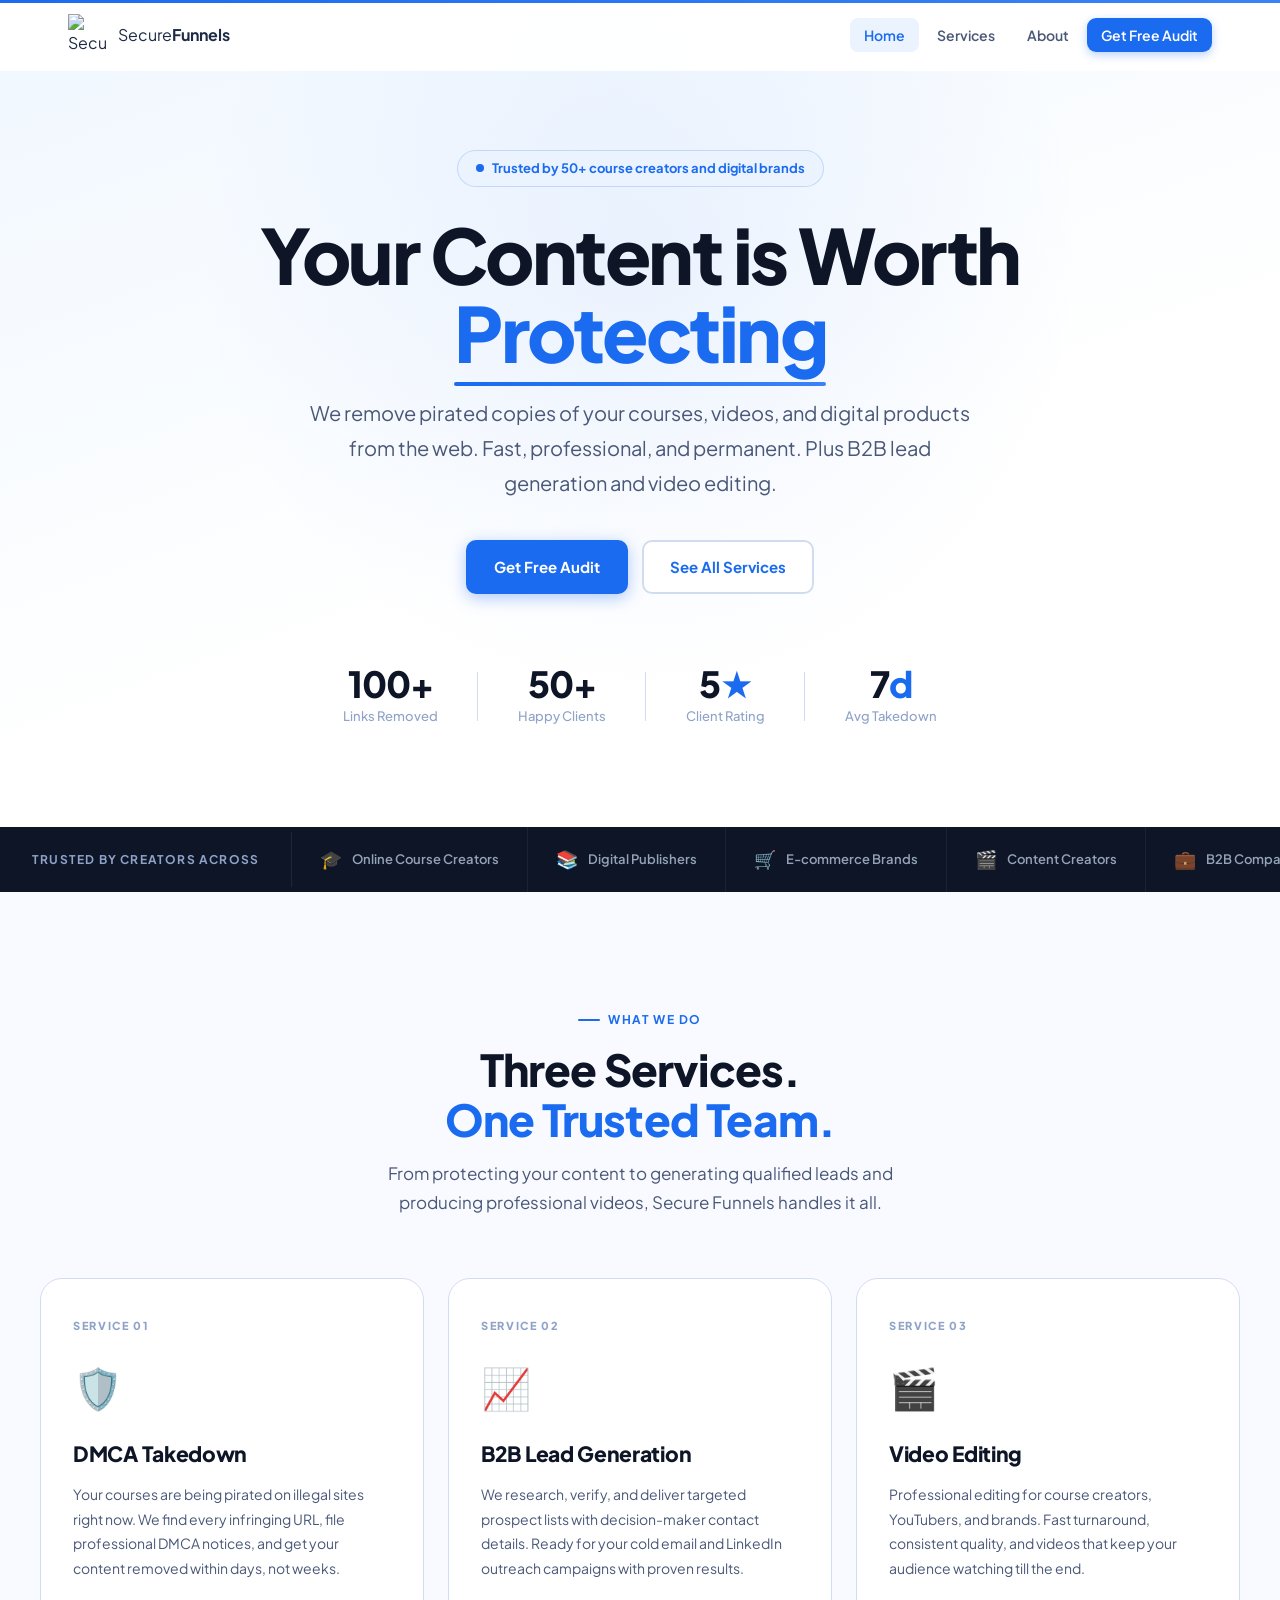
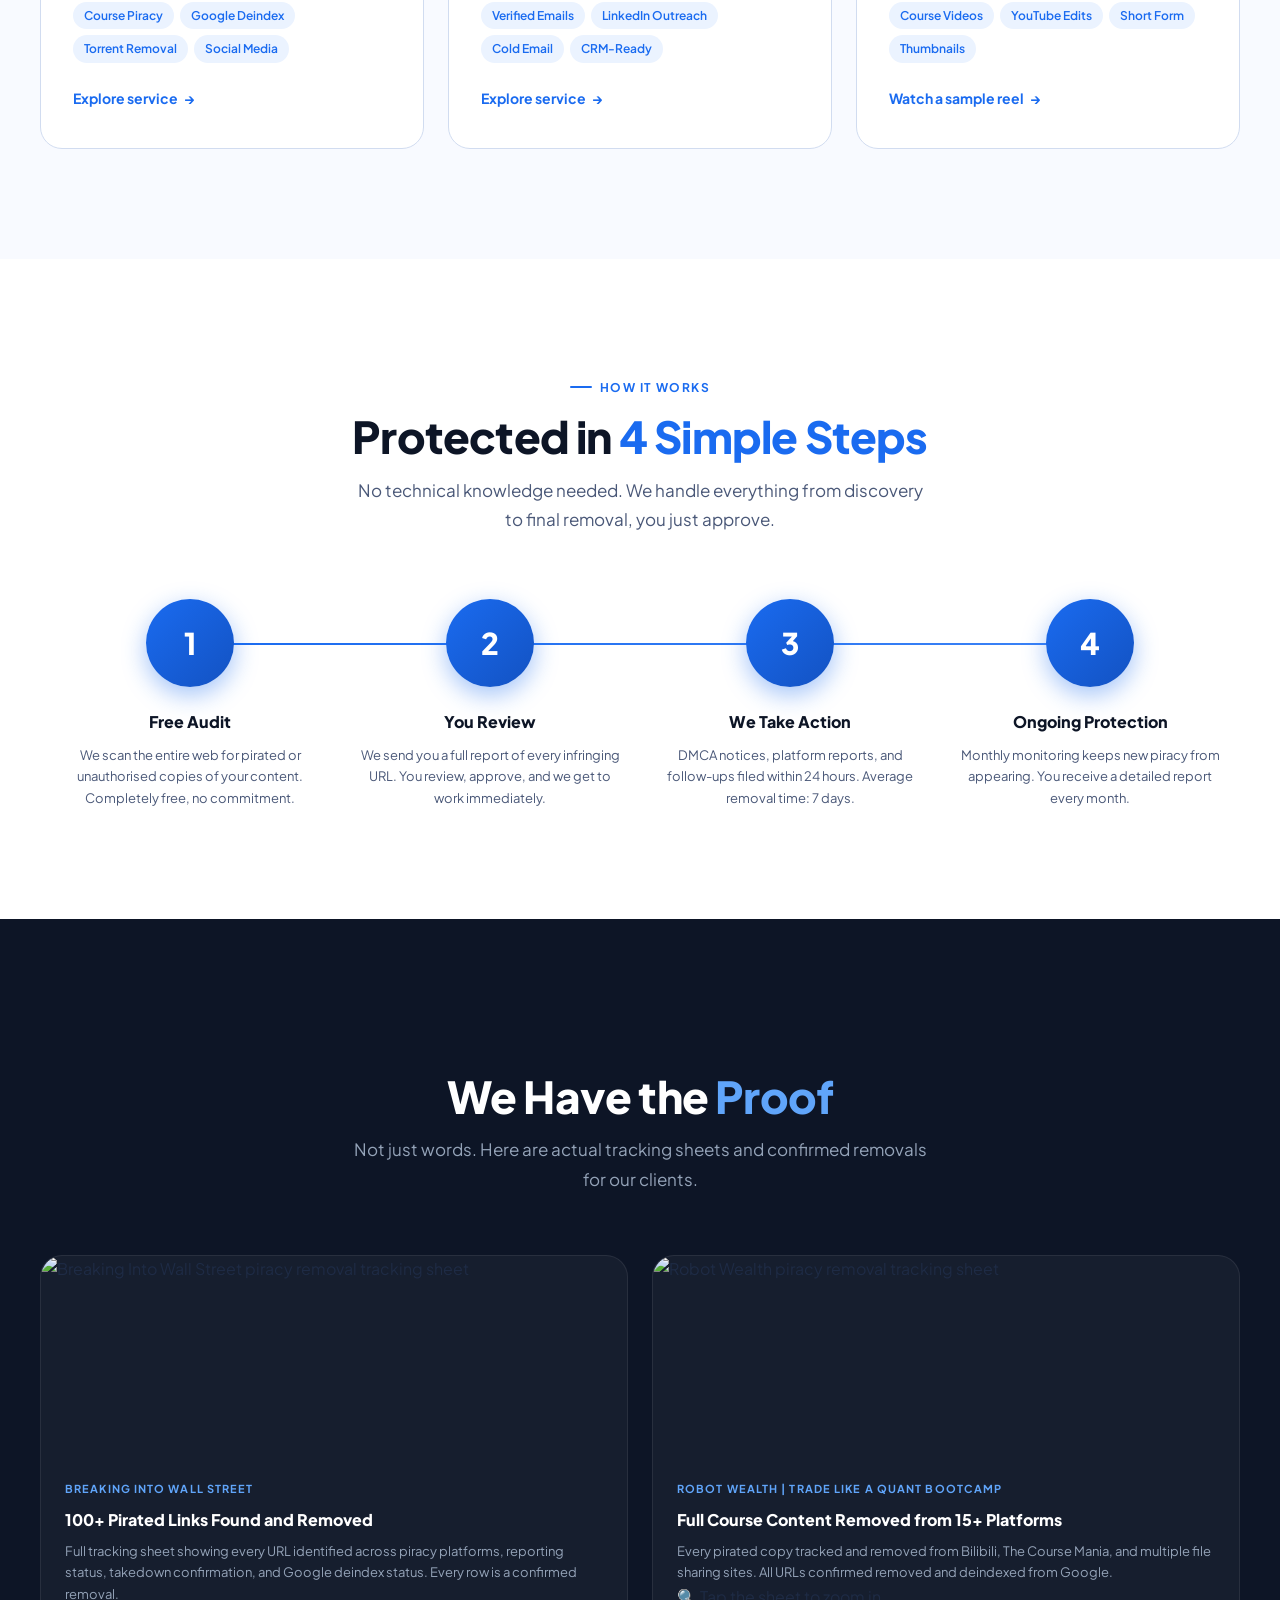
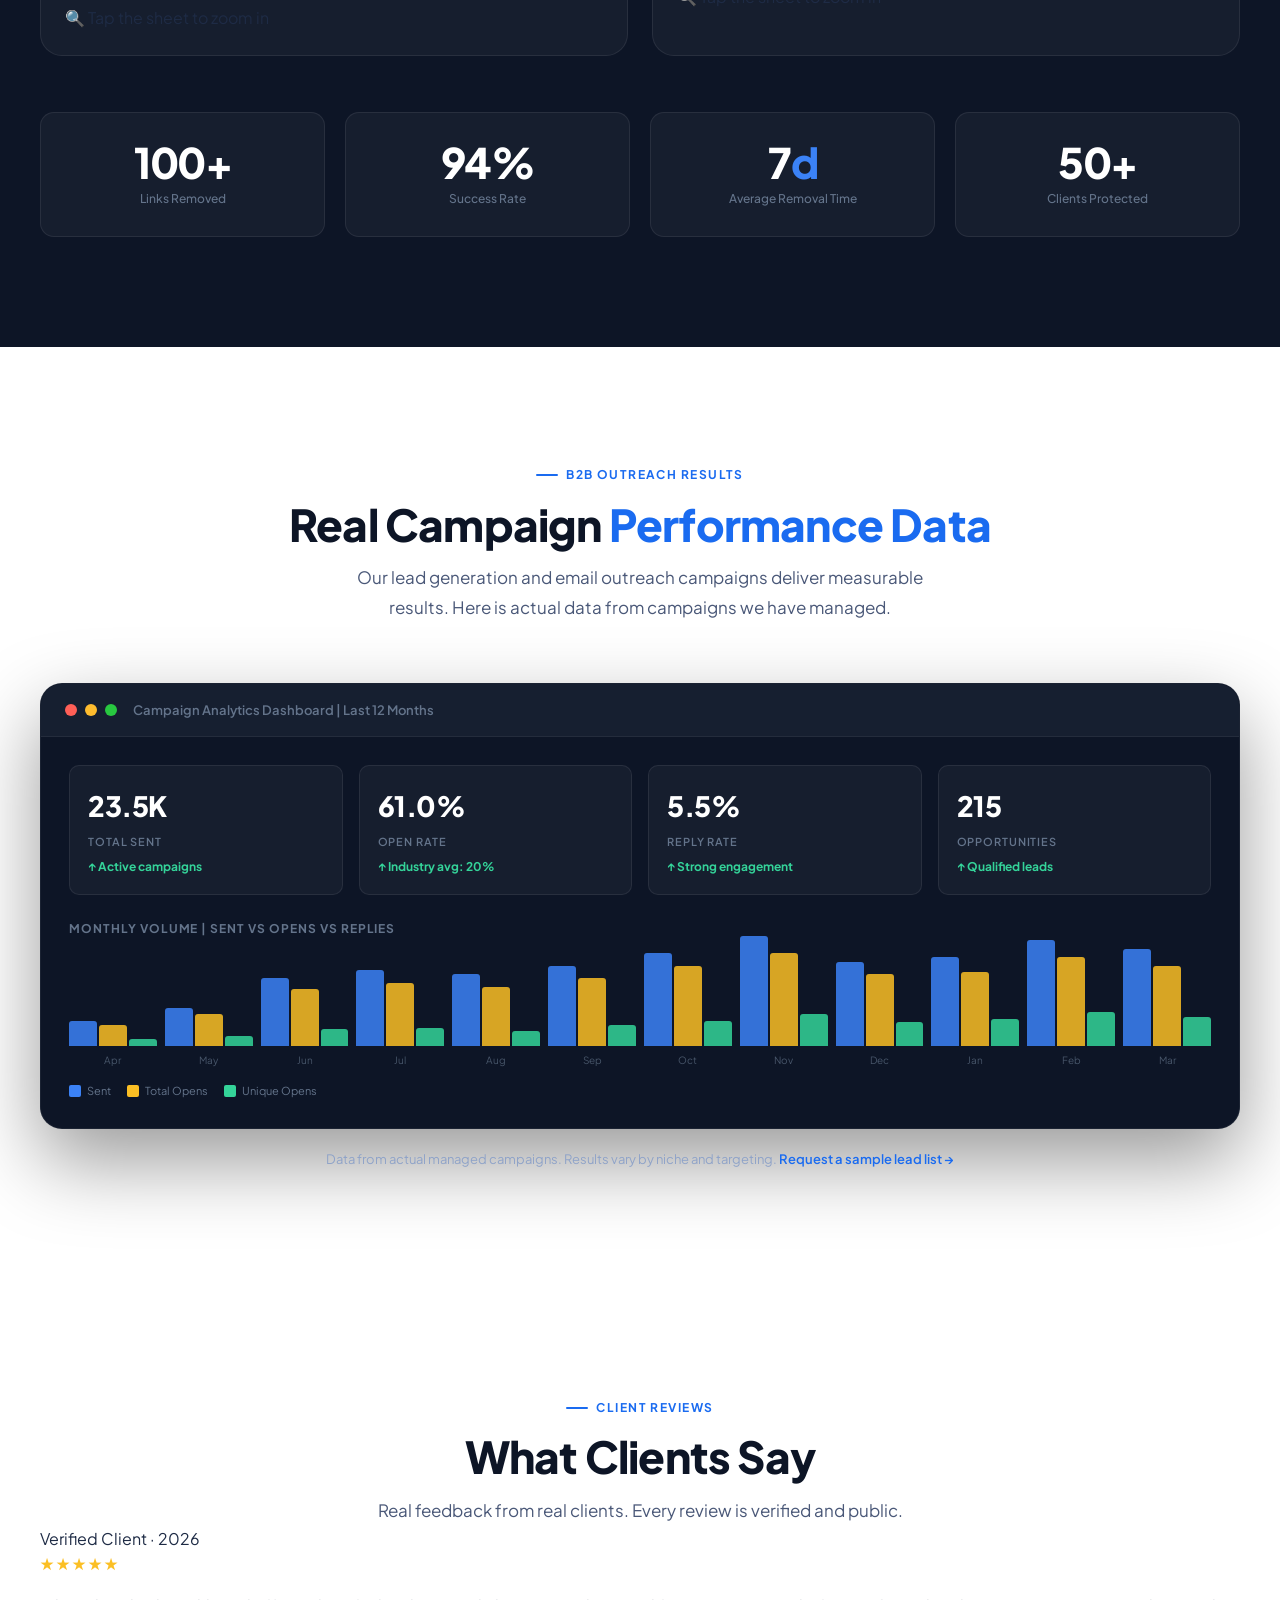
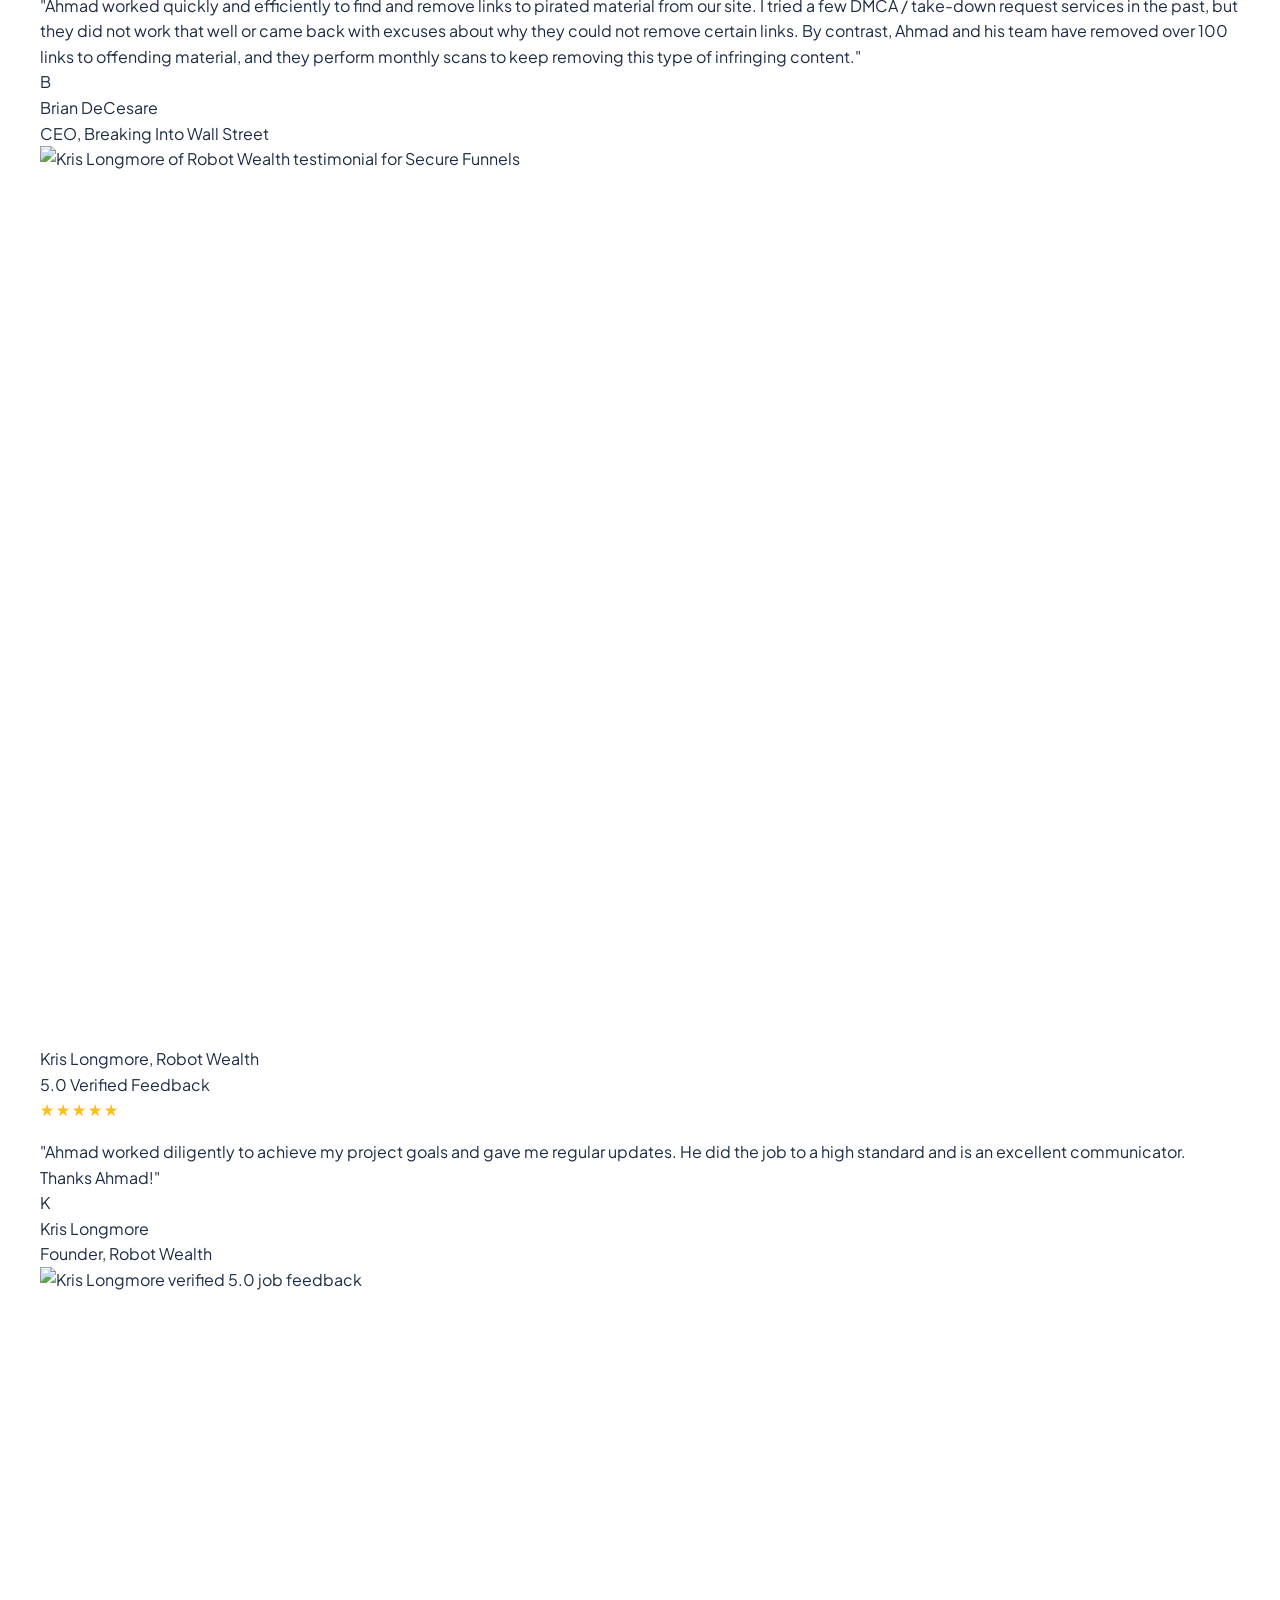
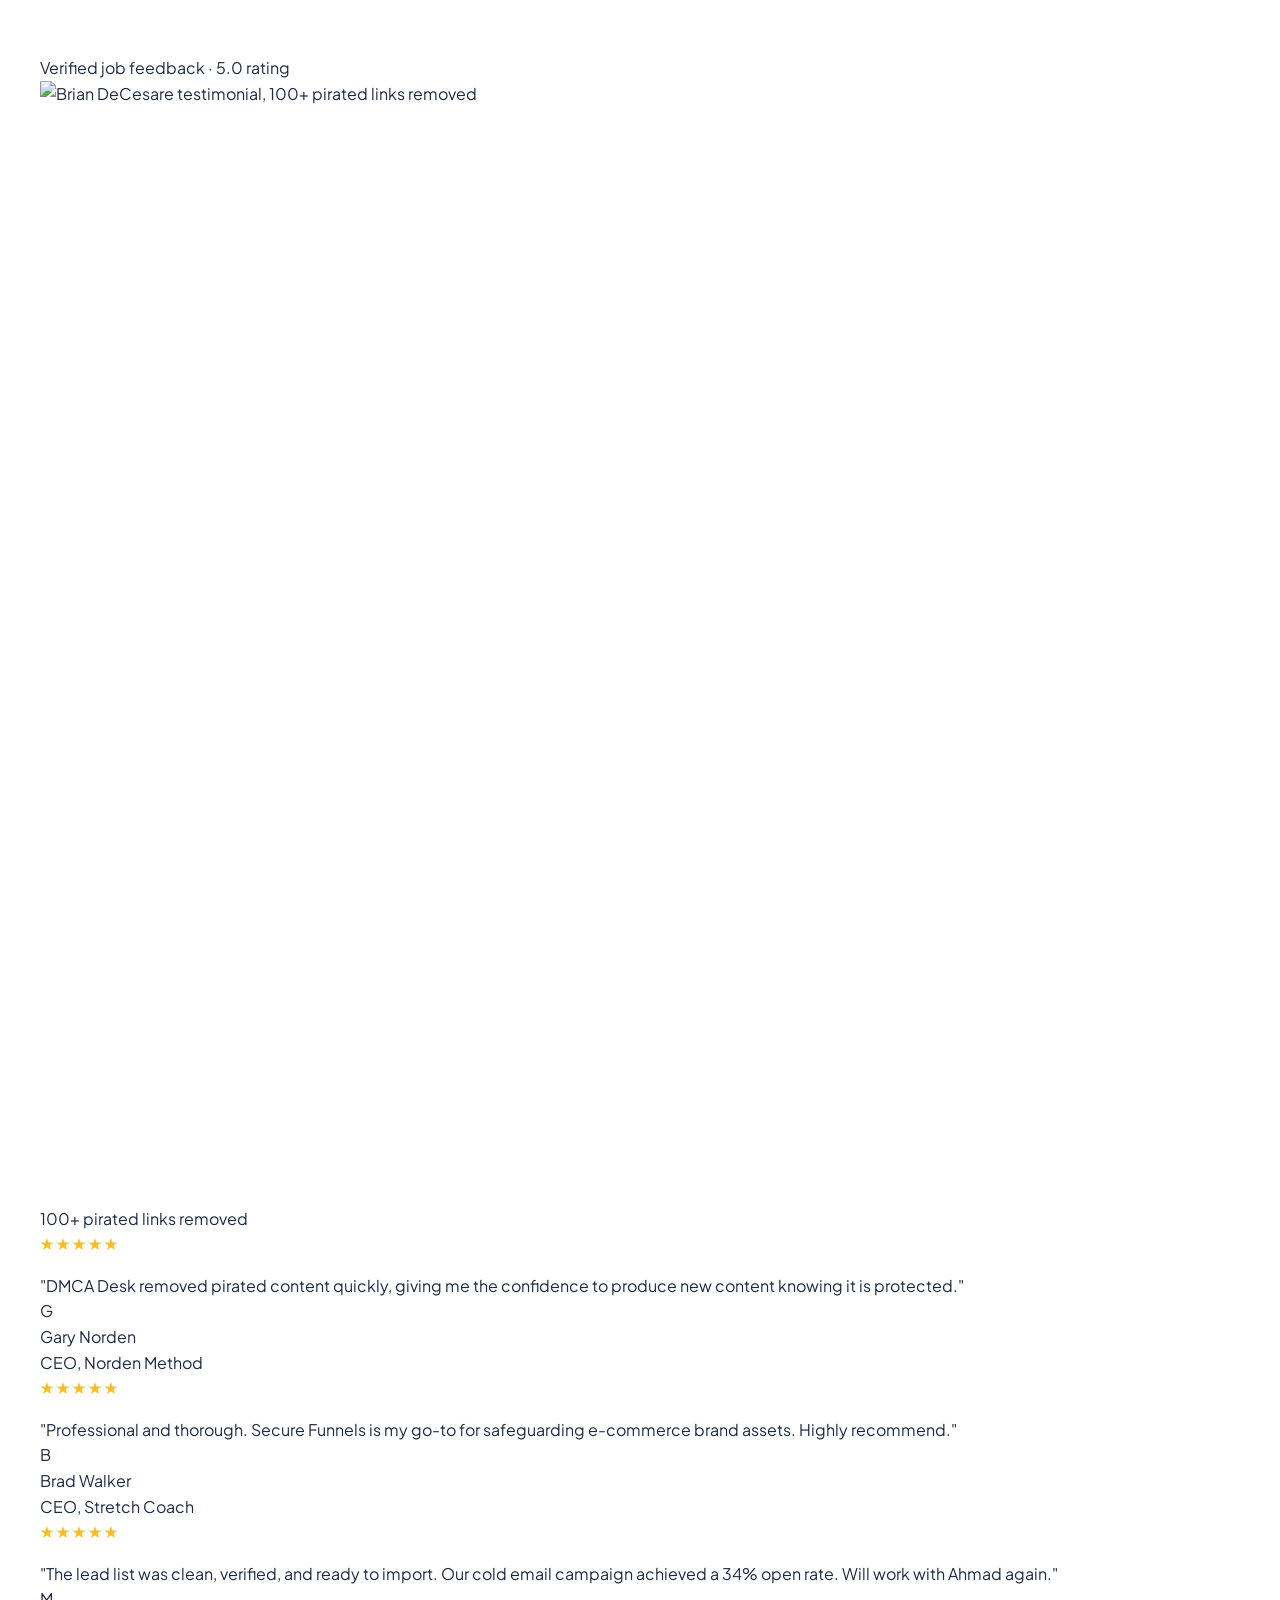
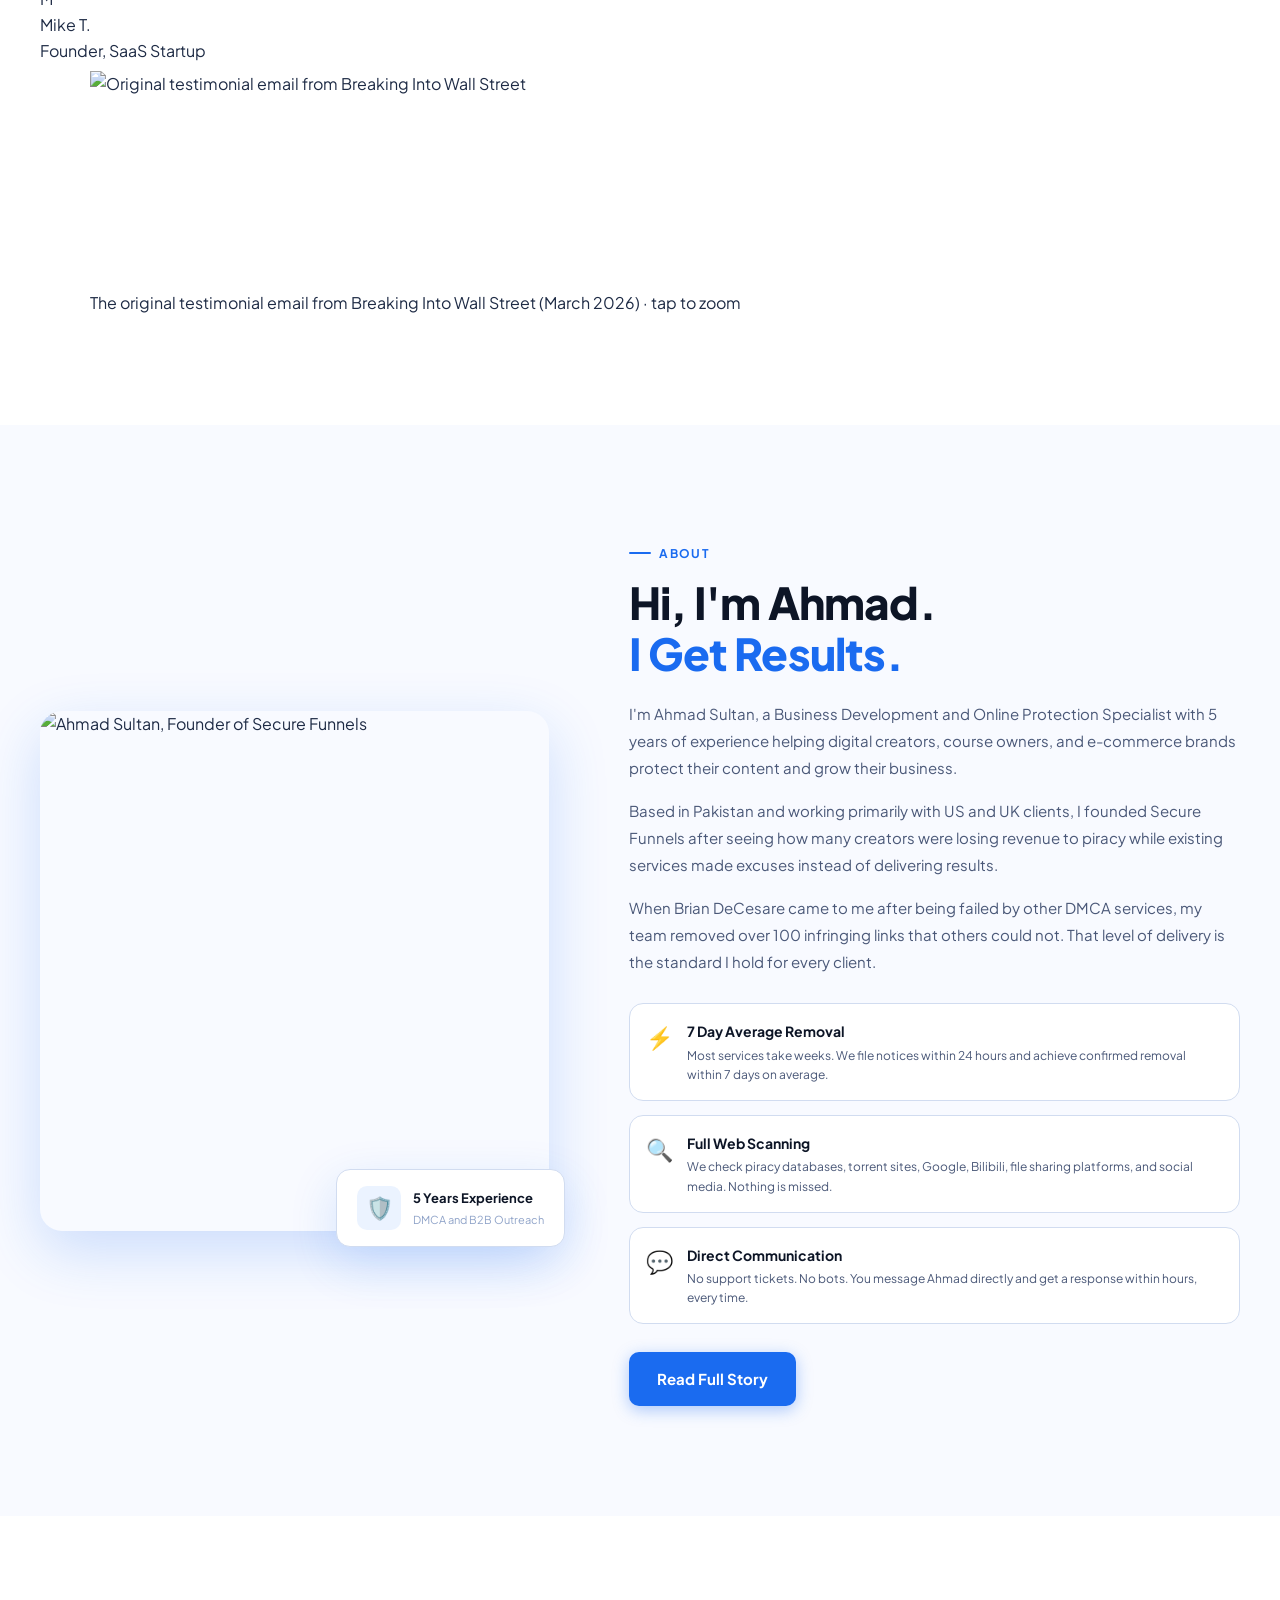
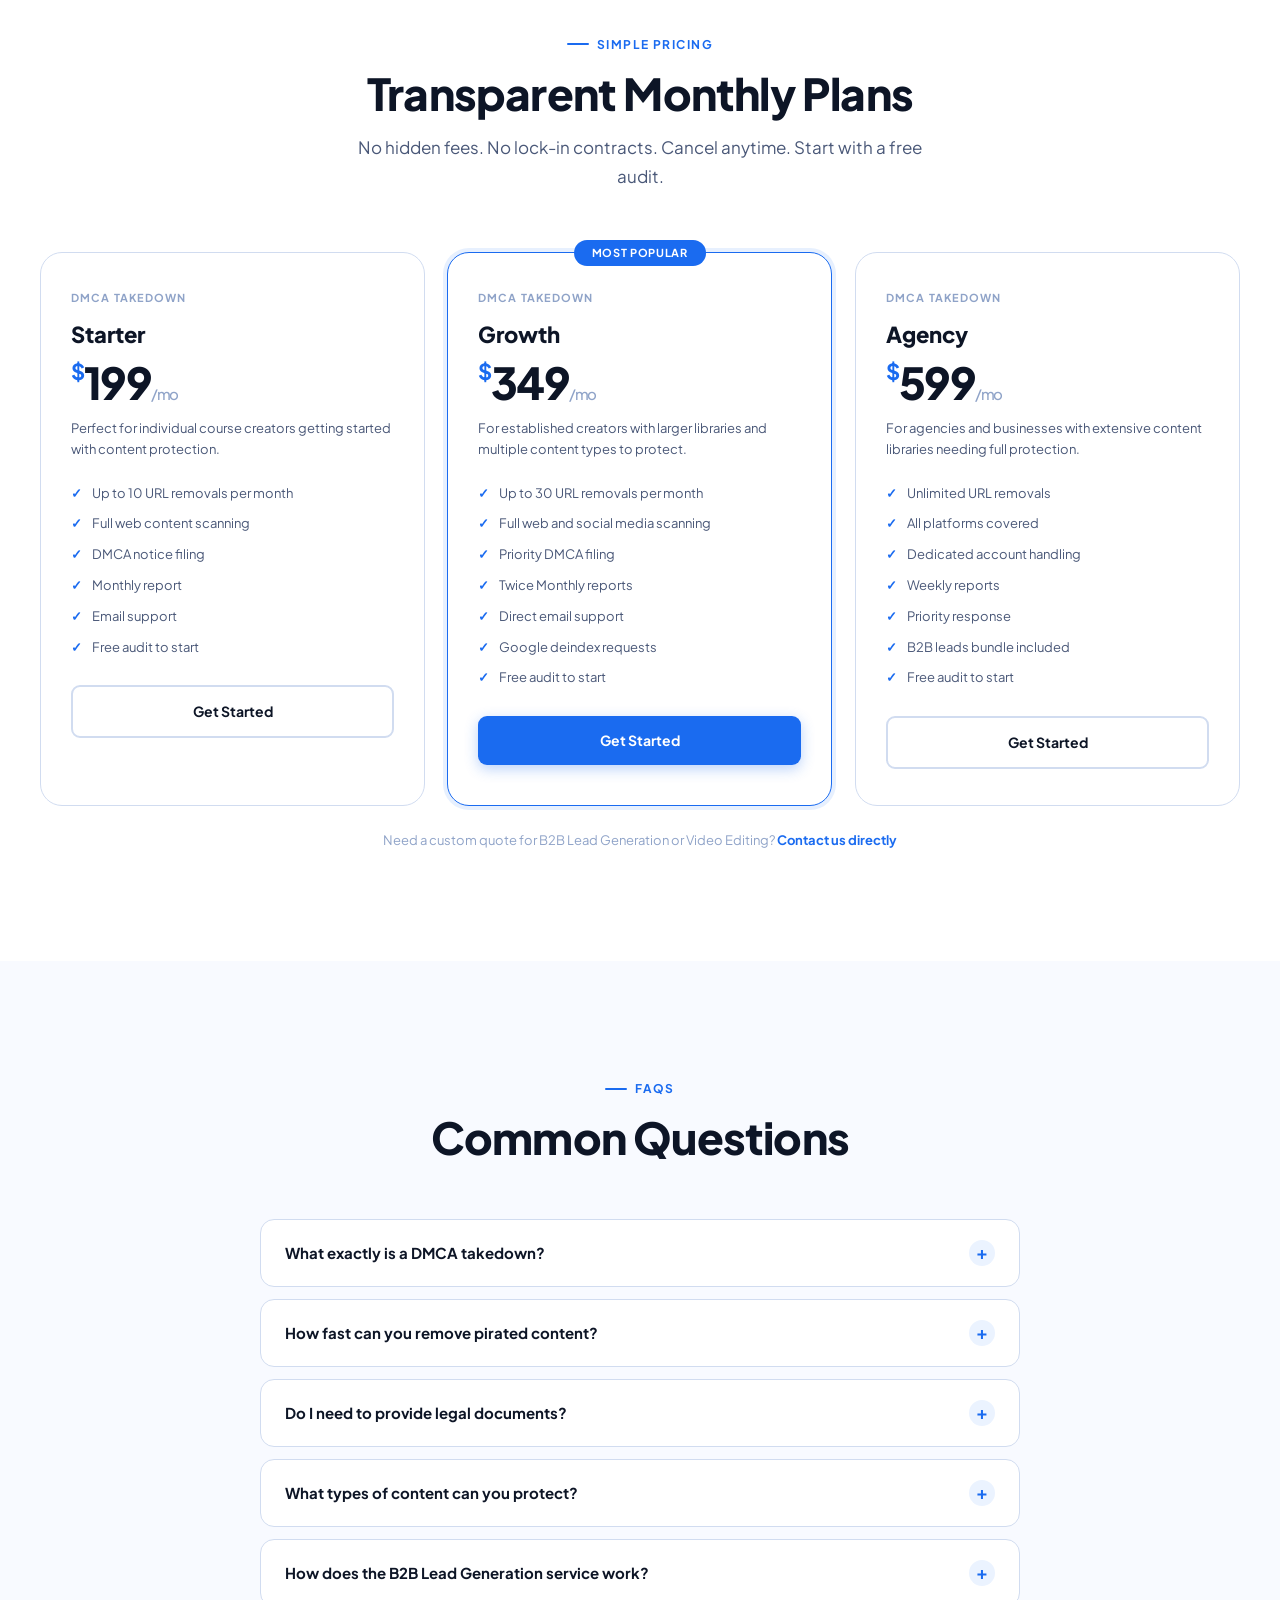
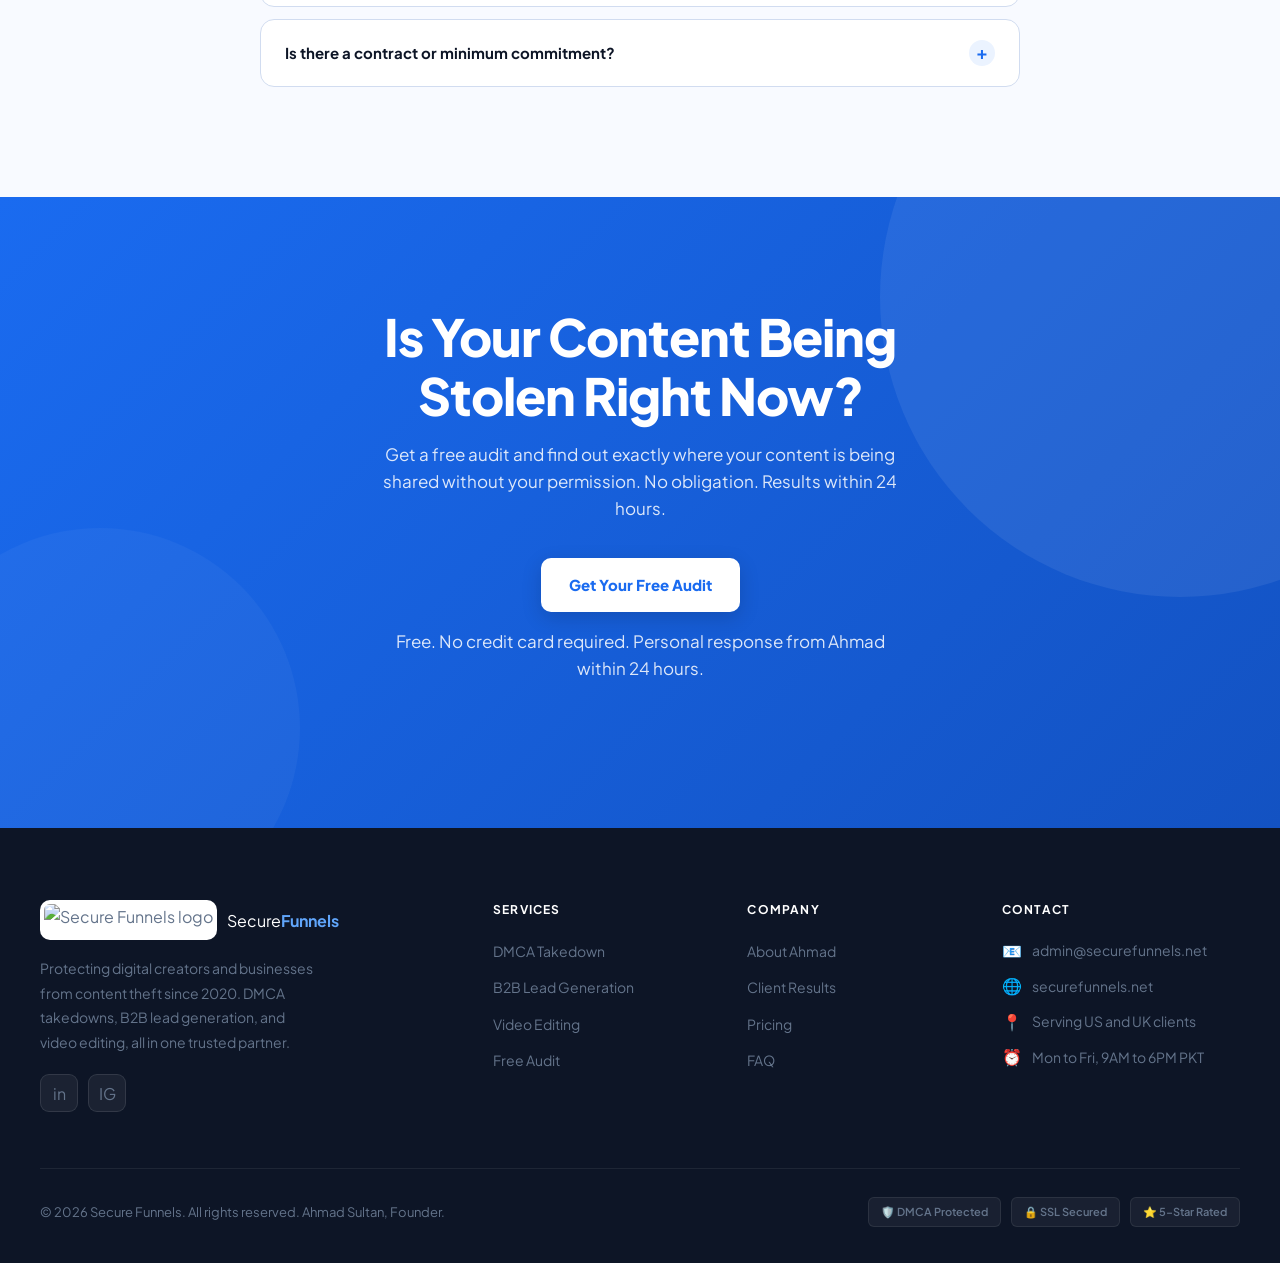
==== index.html @ 574a3ef3 "Add files via upload" ====
<!DOCTYPE html>
<html lang="en">
<head>
<meta charset="UTF-8">
<meta name="viewport" content="width=device-width, initial-scale=1.0">
<title>Secure Funnels | DMCA Takedown and Anti-Piracy for Course Creators</title>
<link rel="canonical" href="https://securefunnels.net/">
<link rel="icon" type="image/png" href="/static/img/favicon.png">
<link rel="apple-touch-icon" href="/static/img/apple-touch-icon.png">
<meta name="theme-color" content="#1A6BF0">
<meta property="og:type" content="website">
<meta property="og:site_name" content="Secure Funnels">
<meta property="og:title" content="Secure Funnels | DMCA Takedown and Anti-Piracy for Course Creators">
<meta property="og:description" content="Secure Funnels protects course creators and digital brands from content piracy with professional DMCA takedowns. Also offering B2B Lead Generation and Video Editing. Serving clients in the US, UK and Australia.">
<meta property="og:url" content="https://securefunnels.net/">
<meta property="og:image" content="https://securefunnels.net/static/img/og-image.jpg">
<meta name="twitter:card" content="summary_large_image">
<link rel="stylesheet" href="/static/css/extra.css">

<meta name="description" content="Secure Funnels protects course creators and digital brands from content piracy with professional DMCA takedowns. Also offering B2B Lead Generation and Video Editing. Serving clients in the US, UK and Australia.">
<link rel="preconnect" href="https://fonts.googleapis.com">
<link href="https://fonts.googleapis.com/css2?family=Plus+Jakarta+Sans:wght@300;400;500;600;700;800;900&family=Playfair+Display:wght@700;800&display=swap" rel="stylesheet">
<style>
/* ── VARIABLES ── */
:root {
  --blue: #1A6BF0;
  --blue-dark: #1352C2;
  --blue-mid: #3B82F6;
  --blue-light: #EBF3FF;
  --sky: #DBEAFE;
  --white: #FFFFFF;
  --gray-50: #F8FAFF;
  --gray-100: #EEF2F8;
  --gray-200: #D1DCF0;
  --gray-400: #8FA3C8;
  --gray-600: #4A5878;
  --gray-800: #1E2B45;
  --dark: #0D1526;
  --radius: 14px;
  --radius-lg: 22px;
  --shadow: 0 2px 12px rgba(26,107,240,0.08);
  --shadow-lg: 0 16px 48px rgba(26,107,240,0.16);
}

/* ── RESET ── */
*, *::before, *::after { margin: 0; padding: 0; box-sizing: border-box; }
html { scroll-behavior: smooth; font-size: 16px; }
body { font-family: 'Plus Jakarta Sans', sans-serif; color: var(--gray-800); background: #fff; overflow-x: hidden; line-height: 1.6; }
img { max-width: 100%; height: auto; display: block; }
a { text-decoration: none; color: inherit; }
button { cursor: pointer; font-family: inherit; }

/* ── NAV ── */
#nav {
  position: fixed; top: 0; left: 0; right: 0; z-index: 1000;
  background: rgba(255,255,255,0.95);
  backdrop-filter: blur(16px);
  border-bottom: 1px solid transparent;
  transition: border-color .3s, box-shadow .3s;
}
#nav.scrolled { border-color: var(--gray-200); box-shadow: var(--shadow); }
.nav-wrap { max-width: 1200px; margin: 0 auto; padding: 0 28px; display: flex; align-items: center; justify-content: space-between; height: 70px; }
.nav-logo { display: flex; align-items: center; gap: 10px; }
.nav-logo img { height: 42px; width: auto; }
.nav-links { display: flex; align-items: center; gap: 4px; list-style: none; }
.nav-links a { font-size: 14px; font-weight: 600; color: var(--gray-600); padding: 8px 14px; border-radius: 8px; transition: all .2s; }
.nav-links a:hover, .nav-links a.active { color: var(--blue); background: var(--blue-light); }
.nav-cta { background: var(--blue) !important; color: white !important; border-radius: 9px !important; box-shadow: 0 3px 10px rgba(26,107,240,0.3) !important; }
.nav-cta:hover { background: var(--blue-dark) !important; transform: translateY(-1px); box-shadow: 0 6px 18px rgba(26,107,240,0.4) !important; }
.hamburger { display: none; background: none; border: none; padding: 8px; }
.hamburger span { display: block; width: 22px; height: 2px; background: var(--dark); margin: 5px 0; border-radius: 2px; transition: all .3s; }
.mobile-nav { display: none; position: fixed; top: 70px; left: 0; right: 0; background: white; border-bottom: 1px solid var(--gray-200); padding: 12px 20px 20px; z-index: 999; flex-direction: column; gap: 4px; box-shadow: var(--shadow-lg); }
.mobile-nav.open { display: flex; }
.mobile-nav a { padding: 12px 16px; border-radius: 8px; font-weight: 600; color: var(--gray-800); }
.mobile-nav a:hover { background: var(--gray-50); color: var(--blue); }
.mobile-nav .m-cta { background: var(--blue); color: white !important; text-align: center; margin-top: 8px; border-radius: 9px; }

/* ── BUTTONS ── */
.btn { display: inline-flex; align-items: center; gap: 8px; font-weight: 700; font-size: 15px; border-radius: 10px; padding: 13px 26px; transition: all .25s; border: 2px solid transparent; }
.btn-blue { background: var(--blue); color: white; box-shadow: 0 4px 16px rgba(26,107,240,0.35); }
.btn-blue:hover { background: var(--blue-dark); transform: translateY(-2px); box-shadow: 0 8px 24px rgba(26,107,240,0.45); }
.btn-outline { background: white; color: var(--blue); border-color: var(--gray-200); }
.btn-outline:hover { border-color: var(--blue); background: var(--blue-light); }
.btn-white { background: white; color: var(--blue); font-weight: 800; box-shadow: 0 6px 20px rgba(0,0,0,0.15); }
.btn-white:hover { transform: translateY(-2px); box-shadow: 0 10px 28px rgba(0,0,0,0.2); }

/* ── SECTION LABELS ── */
.label { display: inline-flex; align-items: center; gap: 8px; font-size: 12px; font-weight: 700; text-transform: uppercase; letter-spacing: .12em; color: var(--blue); margin-bottom: 14px; }
.label::before { content: ''; width: 22px; height: 2px; background: var(--blue); border-radius: 1px; }
h2 { font-size: clamp(26px,4vw,44px); font-weight: 800; color: var(--dark); letter-spacing: -0.8px; line-height: 1.15; }
h2 .hl { color: var(--blue); }
.sub { font-size: 17px; color: var(--gray-600); max-width: 580px; margin-top: 14px; line-height: 1.75; }

/* ── ANIMATIONS ── */
@keyframes fadeUp { from { opacity: 0; transform: translateY(30px); } to { opacity: 1; transform: translateY(0); } }
@keyframes fadeIn { from { opacity: 0; } to { opacity: 1; } }
@keyframes pulse { 0%,100% { transform: scale(1); opacity: 1; } 50% { transform: scale(1.4); opacity: .6; } }
@keyframes float { 0%,100% { transform: translateY(0); } 50% { transform: translateY(-10px); } }
@keyframes glow { 0%,100% { box-shadow: 0 0 20px rgba(26,107,240,0.3); } 50% { box-shadow: 0 0 40px rgba(26,107,240,0.6); } }
@keyframes slideRight { from { transform: translateX(-100%); } to { transform: translateX(0); } }
@keyframes countUp { from { opacity: 0; } to { opacity: 1; } }

.reveal { opacity: 0; transform: translateY(24px); transition: opacity .6s ease, transform .6s ease; }
.reveal.visible { opacity: 1; transform: translateY(0); }
.reveal-delay-1 { transition-delay: .1s; }
.reveal-delay-2 { transition-delay: .2s; }
.reveal-delay-3 { transition-delay: .3s; }
.reveal-delay-4 { transition-delay: .4s; }
.reveal-left { opacity: 0; transform: translateX(-24px); transition: opacity .6s ease, transform .6s ease; }
.reveal-left.visible { opacity: 1; transform: translateX(0); }
.reveal-right { opacity: 0; transform: translateX(40px); transition: opacity .7s ease, transform .7s ease; }
.reveal-right.visible { opacity: 1; transform: translateX(0); }

/* ── HERO ── */
.hero {
  padding: 150px 28px 100px;
  background: linear-gradient(160deg, #F0F7FF 0%, #FFFFFF 60%);
  position: relative; overflow: hidden; text-align: center;
}
.hero::before {
  content: ''; position: absolute; top: -200px; left: 50%; transform: translateX(-50%);
  width: 900px; height: 900px;
  background: radial-gradient(circle, rgba(26,107,240,0.07) 0%, transparent 70%);
  pointer-events: none;
}
.hero-badge {
  display: inline-flex; align-items: center; gap: 8px;
  background: var(--blue-light); color: var(--blue);
  border: 1px solid rgba(26,107,240,0.2); border-radius: 100px;
  padding: 7px 18px; font-size: 13px; font-weight: 700;
  margin-bottom: 28px;
  animation: fadeUp .6s ease both;
}
.hero-badge-dot { width: 8px; height: 8px; background: var(--blue); border-radius: 50%; animation: pulse 2s infinite; }
.hero h1 {
  font-size: clamp(36px,6vw,76px); font-weight: 900; line-height: 1.03;
  color: var(--dark); letter-spacing: -2.5px;
  margin-bottom: 24px;
  animation: fadeUp .7s .1s ease both;
}
.hero h1 .hl { color: var(--blue); position: relative; }
.hero h1 .hl::after {
  content: ''; position: absolute; bottom: -6px; left: 0; right: 0;
  height: 4px; background: linear-gradient(90deg,var(--blue),var(--blue-mid));
  border-radius: 2px;
}
.hero-sub {
  font-size: clamp(16px,2vw,20px); color: var(--gray-600);
  max-width: 660px; margin: 0 auto 40px; font-weight: 400; line-height: 1.75;
  animation: fadeUp .7s .2s ease both;
}
.hero-actions { display: flex; gap: 14px; justify-content: center; flex-wrap: wrap; animation: fadeUp .7s .3s ease both; }

.hero-stats {
  display: flex; gap: 0; justify-content: center; margin-top: 72px;
  animation: fadeUp .7s .5s ease both;
}
.hero-stat { padding: 0 40px; text-align: center; position: relative; }
.hero-stat:not(:last-child)::after { content: ''; position: absolute; right: 0; top: 10%; bottom: 10%; width: 1px; background: var(--gray-200); }
.hero-stat-num { font-size: 36px; font-weight: 900; color: var(--dark); letter-spacing: -1px; line-height: 1; }
.hero-stat-num span { color: var(--blue); }
.hero-stat-label { font-size: 13px; color: var(--gray-400); font-weight: 500; margin-top: 4px; }

/* ── MARQUEE TRUST BAR ── */
.trust-bar { background: var(--dark); padding: 0; overflow: hidden; }
.trust-bar-inner { display: flex; align-items: center; gap: 0; }
.trust-label { flex-shrink: 0; padding: 18px 32px; font-size: 12px; font-weight: 700; color: var(--gray-400); text-transform: uppercase; letter-spacing: .1em; border-right: 1px solid rgba(255,255,255,0.08); white-space: nowrap; }
.marquee-wrap { overflow: hidden; flex: 1; }
.marquee { display: flex; gap: 0; animation: marquee 30s linear infinite; width: max-content; }
.marquee:hover { animation-play-state: paused; }
@keyframes marquee { from { transform: translateX(0); } to { transform: translateX(-50%); } }
.trust-item { display: flex; align-items: center; gap: 10px; padding: 18px 28px; border-right: 1px solid rgba(255,255,255,0.06); white-space: nowrap; color: #94A3B8; font-size: 13px; font-weight: 600; }
.trust-item span { font-size: 18px; }

/* ── SERVICES ── */
.services { padding: 110px 28px; background: var(--gray-50); }
.services-grid { display: grid; grid-template-columns: repeat(3,1fr); gap: 24px; margin-top: 60px; }
.svc-card {
  background: white; border: 1.5px solid var(--gray-200);
  border-radius: var(--radius-lg); padding: 38px 32px;
  position: relative; overflow: hidden; transition: all .35s;
}
.svc-card::before {
  content: ''; position: absolute; top: 0; left: 0; right: 0;
  height: 4px; background: linear-gradient(90deg,var(--blue),var(--blue-mid));
  transform: scaleX(0); transition: transform .35s; transform-origin: left;
}
.svc-card:hover { border-color: var(--blue); transform: translateY(-6px); box-shadow: var(--shadow-lg); }
.svc-card:hover::before { transform: scaleX(1); }
.svc-num { font-size: 11px; font-weight: 800; text-transform: uppercase; letter-spacing: .15em; color: var(--gray-400); margin-bottom: 20px; }
.svc-icon { font-size: 40px; margin-bottom: 18px; display: block; }
.svc-card h3 { font-size: 21px; font-weight: 800; color: var(--dark); letter-spacing: -0.3px; margin-bottom: 12px; }
.svc-card p { font-size: 14px; color: var(--gray-600); line-height: 1.75; margin-bottom: 22px; }
.svc-tags { display: flex; flex-wrap: wrap; gap: 6px; margin-bottom: 22px; }
.tag { font-size: 12px; font-weight: 600; color: var(--blue); background: var(--blue-light); padding: 4px 11px; border-radius: 20px; }
.svc-link { display: inline-flex; align-items: center; gap: 6px; font-size: 14px; font-weight: 700; color: var(--blue); transition: gap .2s; }
.svc-card:hover .svc-link { gap: 10px; }

/* ── PROCESS ── */
.process { padding: 110px 28px; }
.process-steps { display: grid; grid-template-columns: repeat(4,1fr); gap: 0; margin-top: 64px; position: relative; }
.process-steps::before { content: ''; position: absolute; top: 44px; left: 12.5%; right: 12.5%; height: 2px; background: linear-gradient(90deg,var(--blue),var(--blue-mid)); z-index: 0; }
.step { text-align: center; position: relative; z-index: 1; padding: 0 20px; }
.step-circle {
  width: 88px; height: 88px; border-radius: 50%;
  background: linear-gradient(135deg,var(--blue),var(--blue-dark));
  color: white; font-size: 30px; font-weight: 900;
  display: flex; align-items: center; justify-content: center;
  margin: 0 auto 22px; box-shadow: 0 8px 24px rgba(26,107,240,0.4);
  animation: glow 3s ease-in-out infinite;
}
.step:nth-child(2) .step-circle { animation-delay: .5s; }
.step:nth-child(3) .step-circle { animation-delay: 1s; }
.step:nth-child(4) .step-circle { animation-delay: 1.5s; }
.step h4 { font-size: 16px; font-weight: 800; color: var(--dark); margin-bottom: 10px; }
.step p { font-size: 13px; color: var(--gray-600); line-height: 1.65; }

/* ── PROOF / RESULTS ── */
.proof { padding: 110px 28px; background: var(--dark); }
.proof-grid { display: grid; grid-template-columns: 1fr 1fr; gap: 24px; margin-top: 60px; }
.proof-card {
  background: rgba(255,255,255,0.04); border: 1px solid rgba(255,255,255,0.08);
  border-radius: var(--radius-lg); overflow: hidden; transition: all .3s;
}
.proof-card:hover { background: rgba(255,255,255,0.07); border-color: rgba(26,107,240,0.4); transform: translateY(-3px); }
.proof-card-img { width: 100%; height: 200px; object-fit: cover; object-position: top; }
.proof-card-body { padding: 24px; }
.proof-card-label { font-size: 11px; font-weight: 700; text-transform: uppercase; letter-spacing: .1em; color: #60A5FA; margin-bottom: 10px; }
.proof-card h4 { font-size: 16px; font-weight: 800; color: white; margin-bottom: 8px; }
.proof-card p { font-size: 13px; color: #94A3B8; line-height: 1.65; }
.proof-stats { display: grid; grid-template-columns: repeat(4,1fr); gap: 20px; margin-top: 56px; }
.proof-stat { text-align: center; padding: 28px 20px; background: rgba(255,255,255,0.04); border: 1px solid rgba(255,255,255,0.08); border-radius: var(--radius); }
.proof-stat-num { font-size: 42px; font-weight: 900; color: white; letter-spacing: -1.5px; line-height: 1; }
.proof-stat-num span { color: var(--blue-mid); }
.proof-stat-label { font-size: 12px; color: #64748B; margin-top: 6px; font-weight: 500; }

/* ── TESTIMONIALS ── */
.testimonials { padding: 110px 28px; }
.testi-grid { display: grid; grid-template-columns: repeat(3,1fr); gap: 22px; margin-top: 60px; }
.testi-card {
  background: white; border: 1.5px solid var(--gray-200);
  border-radius: var(--radius-lg); padding: 30px;
  transition: all .3s; position: relative; overflow: hidden;
}
.testi-card::before { content: '"'; position: absolute; top: -10px; right: 20px; font-size: 120px; color: var(--blue-light); font-family: Georgia, serif; line-height: 1; pointer-events: none; }
.testi-card:hover { border-color: var(--blue); transform: translateY(-4px); box-shadow: var(--shadow-lg); }
.testi-card.featured { border-color: var(--blue); background: linear-gradient(135deg,var(--blue-light),#FFFFFF); }
.testi-badge { display: inline-flex; align-items: center; gap: 5px; background: var(--blue); color: white; font-size: 11px; font-weight: 700; padding: 4px 12px; border-radius: 20px; margin-bottom: 14px; }
.stars { color: #FBBF24; font-size: 16px; letter-spacing: 2px; margin-bottom: 16px; }
.testi-quote { font-size: 14px; color: var(--gray-600); line-height: 1.8; margin-bottom: 22px; font-style: italic; position: relative; z-index: 1; }
.testi-author { display: flex; align-items: center; gap: 12px; }
.testi-avatar { width: 46px; height: 46px; border-radius: 50%; background: linear-gradient(135deg,var(--blue),var(--blue-mid)); display: flex; align-items: center; justify-content: center; color: white; font-weight: 800; font-size: 17px; flex-shrink: 0; }
.testi-name { font-weight: 800; font-size: 14px; color: var(--dark); }
.testi-role { font-size: 12px; color: var(--gray-400); margin-top: 2px; }
.testi-img-card { border-radius: var(--radius-lg); overflow: hidden; }
.testi-img-card img { width: 100%; height: auto; display: block; transition: transform .3s; }
.testi-img-card:hover img { transform: scale(1.02); }

/* ── ABOUT / WHO ── */
.about { padding: 110px 28px; background: var(--gray-50); }
.about-grid { display: grid; grid-template-columns: 1fr 1.2fr; gap: 80px; align-items: center; }
.about-img-wrap { position: relative; }
.about-img {
  width: 100%; border-radius: var(--radius-lg); overflow: hidden;
  box-shadow: 0 20px 60px rgba(26,107,240,0.2);
  animation: float 5s ease-in-out infinite;
}
.about-img img { width: 100%; height: 520px; object-fit: cover; object-position: top center; }
.about-badge-float {
  position: absolute; bottom: -16px; right: -16px;
  background: white; border: 1.5px solid var(--gray-200);
  border-radius: var(--radius); padding: 16px 20px;
  box-shadow: var(--shadow-lg); display: flex; align-items: center; gap: 12px;
}
.about-badge-icon { width: 44px; height: 44px; background: var(--blue-light); border-radius: 10px; display: flex; align-items: center; justify-content: center; font-size: 22px; }
.about-badge-text { font-size: 13px; font-weight: 700; color: var(--dark); }
.about-badge-sub { font-size: 11px; color: var(--gray-400); margin-top: 2px; }
.about-content .label { justify-content: flex-start; }
.about-content p { font-size: 15px; color: var(--gray-600); line-height: 1.8; margin-bottom: 16px; }
.about-features { display: flex; flex-direction: column; gap: 14px; margin-top: 28px; }
.about-feat { display: flex; gap: 14px; align-items: flex-start; padding: 16px; background: white; border: 1.5px solid var(--gray-200); border-radius: var(--radius); transition: all .25s; }
.about-feat:hover { border-color: var(--blue); background: var(--blue-light); }
.about-feat-icon { font-size: 22px; flex-shrink: 0; }
.about-feat-title { font-size: 14px; font-weight: 700; color: var(--dark); margin-bottom: 3px; }
.about-feat-desc { font-size: 12px; color: var(--gray-600); line-height: 1.6; }

/* ── RESULTS DASHBOARD ── */
.results { padding: 110px 28px; }
.dashboard-preview {
  background: var(--dark); border-radius: var(--radius-lg);
  overflow: hidden; margin-top: 60px;
  box-shadow: 0 32px 80px rgba(0,0,0,0.4);
  border: 1px solid rgba(255,255,255,0.06);
}
.dash-header { background: #161F30; padding: 16px 24px; display: flex; align-items: center; gap: 8px; border-bottom: 1px solid rgba(255,255,255,0.06); }
.dash-dot { width: 12px; height: 12px; border-radius: 50%; }
.dash-dot-r { background: #FF5F57; }
.dash-dot-y { background: #FEBC2E; }
.dash-dot-g { background: #28C840; }
.dash-title { font-size: 13px; color: #64748B; font-weight: 600; margin-left: 8px; }
.dash-body { padding: 28px; }
.dash-kpis { display: grid; grid-template-columns: repeat(4,1fr); gap: 16px; margin-bottom: 24px; }
.dash-kpi { background: rgba(255,255,255,0.04); border: 1px solid rgba(255,255,255,0.08); border-radius: 10px; padding: 18px; }
.dash-kpi-num { font-size: 28px; font-weight: 900; color: white; letter-spacing: -0.5px; }
.dash-kpi-label { font-size: 11px; color: #64748B; font-weight: 600; text-transform: uppercase; letter-spacing: .08em; margin-top: 4px; }
.dash-kpi-trend { font-size: 12px; font-weight: 700; margin-top: 6px; }
.trend-up { color: #34D399; }
.trend-down { color: #F87171; }
.dash-bars { display: flex; gap: 8px; align-items: flex-end; height: 120px; margin-top: 8px; }
.dash-bar-wrap { flex: 1; display: flex; flex-direction: column; align-items: center; gap: 6px; }
.dash-bar { width: 100%; border-radius: 4px 4px 0 0; transition: height .8s ease; }
.dash-bar-label { font-size: 10px; color: #475569; }
.dash-chart-title { font-size: 12px; font-weight: 700; color: #64748B; text-transform: uppercase; letter-spacing: .08em; margin-bottom: 10px; }

/* ── SERVICES DEEP DIVE ── */
.services-deep { padding: 110px 28px; background: var(--gray-50); }
.sdiv { max-width: 1200px; margin: 0 auto; }
.sdiv-section { display: grid; grid-template-columns: 1fr 1fr; gap: 64px; align-items: center; padding: 64px 0; border-bottom: 1px solid var(--gray-200); }
.sdiv-section:last-child { border-bottom: none; }
.sdiv-section.reverse { direction: rtl; }
.sdiv-section.reverse > * { direction: ltr; }
.sdiv-visual { border-radius: var(--radius-lg); padding: 36px; border: 1.5px solid var(--gray-200); }
.sdiv-visual-blue { background: linear-gradient(135deg,#EBF3FF,#DBEAFE); }
.sdiv-visual-green { background: linear-gradient(135deg,#ECFDF5,#D1FAE5); }
.sdiv-visual-orange { background: linear-gradient(135deg,#FFF7ED,#FFEDD5); }
.sdiv-items { display: flex; flex-direction: column; gap: 12px; }
.sdiv-item { display: flex; gap: 14px; padding: 16px; background: white; border: 1.5px solid var(--gray-200); border-radius: 10px; transition: all .25s; }
.sdiv-item:hover { border-color: var(--blue); box-shadow: 0 4px 12px rgba(26,107,240,0.1); }
.sdiv-item-icon { font-size: 22px; flex-shrink: 0; }
.sdiv-item-title { font-size: 14px; font-weight: 700; color: var(--dark); margin-bottom: 4px; }
.sdiv-item-desc { font-size: 12px; color: var(--gray-600); line-height: 1.6; }
.sdiv-tags { display: flex; flex-wrap: wrap; gap: 6px; margin: 18px 0; }
.tag-green { color: #065F46; background: #D1FAE5; }
.tag-orange { color: #9A3412; background: #FFEDD5; }

/* ── PRICING ── */
.pricing { padding: 110px 28px; }
.pricing-grid { display: grid; grid-template-columns: repeat(3,1fr); gap: 22px; margin-top: 60px; }
.price-card { background: white; border: 1.5px solid var(--gray-200); border-radius: var(--radius-lg); padding: 36px 30px; position: relative; transition: all .3s; }
.price-card:hover { transform: translateY(-5px); box-shadow: var(--shadow-lg); }
.price-card.popular { border-color: var(--blue); box-shadow: 0 0 0 4px rgba(26,107,240,0.1); }
.popular-badge { position: absolute; top: -13px; left: 50%; transform: translateX(-50%); background: var(--blue); color: white; font-size: 11px; font-weight: 700; padding: 4px 18px; border-radius: 100px; white-space: nowrap; text-transform: uppercase; letter-spacing: .06em; }
.price-service { font-size: 11px; font-weight: 700; text-transform: uppercase; letter-spacing: .1em; color: var(--gray-400); margin-bottom: 10px; }
.price-name { font-size: 22px; font-weight: 800; color: var(--dark); margin-bottom: 8px; }
.price-amount { font-size: 44px; font-weight: 900; color: var(--dark); letter-spacing: -1.5px; line-height: 1; }
.price-amount sup { font-size: 22px; vertical-align: top; margin-top: 6px; font-weight: 700; color: var(--blue); }
.price-amount span { font-size: 15px; font-weight: 500; color: var(--gray-400); }
.price-desc { font-size: 13px; color: var(--gray-600); margin: 14px 0 22px; line-height: 1.65; }
.price-features { list-style: none; margin-bottom: 28px; display: flex; flex-direction: column; gap: 10px; }
.price-features li { display: flex; align-items: flex-start; gap: 10px; font-size: 13px; color: var(--gray-600); }
.price-features li::before { content: '✓'; color: var(--blue); font-weight: 800; flex-shrink: 0; }
.btn-full { display: block; text-align: center; padding: 13px; border-radius: 9px; font-weight: 700; font-size: 14px; transition: all .2s; }
.btn-full-blue { background: var(--blue); color: white; box-shadow: 0 4px 14px rgba(26,107,240,0.3); }
.btn-full-blue:hover { background: var(--blue-dark); }
.btn-full-outline { border: 2px solid var(--gray-200); color: var(--dark); }
.btn-full-outline:hover { border-color: var(--blue); color: var(--blue); background: var(--blue-light); }

/* ── FAQ ── */
.faq { padding: 110px 28px; background: var(--gray-50); }
.faq-list { max-width: 760px; margin: 56px auto 0; display: flex; flex-direction: column; gap: 12px; }
.faq-item { background: white; border: 1.5px solid var(--gray-200); border-radius: var(--radius); overflow: hidden; transition: border-color .2s; }
.faq-item.open { border-color: var(--blue); }
.faq-q { padding: 20px 24px; display: flex; justify-content: space-between; align-items: center; cursor: pointer; font-weight: 700; color: var(--dark); font-size: 15px; gap: 16px; user-select: none; }
.faq-q:hover { background: var(--gray-50); }
.faq-icon { width: 26px; height: 26px; border-radius: 50%; background: var(--blue-light); color: var(--blue); display: flex; align-items: center; justify-content: center; font-size: 18px; font-weight: 700; flex-shrink: 0; transition: transform .3s, background .3s; }
.faq-item.open .faq-icon { transform: rotate(45deg); background: var(--blue); color: white; }
.faq-a { padding: 0 24px; max-height: 0; overflow: hidden; transition: all .35s ease; font-size: 14px; color: var(--gray-600); line-height: 1.75; }
.faq-item.open .faq-a { padding: 0 24px 22px; max-height: 400px; }

/* ── CTA BANNER ── */
.cta-section {
  padding: 110px 28px; text-align: center;
  background: linear-gradient(135deg,var(--blue) 0%,var(--blue-dark) 100%);
  position: relative; overflow: hidden;
}
.cta-section::before { content: ''; position: absolute; top: -200px; right: -200px; width: 600px; height: 600px; background: rgba(255,255,255,0.07); border-radius: 50%; }
.cta-section::after { content: ''; position: absolute; bottom: -100px; left: -100px; width: 400px; height: 400px; background: rgba(255,255,255,0.04); border-radius: 50%; }
.cta-inner { max-width: 680px; margin: 0 auto; position: relative; z-index: 1; }
.cta-section h2 { color: white; font-size: clamp(28px,4vw,52px); letter-spacing: -1px; }
.cta-section p { color: rgba(255,255,255,0.85); font-size: 17px; margin: 16px auto 36px; max-width: 520px; }
.cta-note { margin-top: 16px; font-size: 13px; color: rgba(255,255,255,0.6); }

/* ── FOOTER ── */
footer { background: var(--dark); color: #64748B; padding: 72px 28px 36px; }
.footer-inner { max-width: 1200px; margin: 0 auto; }
.footer-top { display: grid; grid-template-columns: 2fr 1fr 1fr 1.2fr; gap: 56px; margin-bottom: 56px; }
.footer-logo { display: flex; align-items: center; gap: 10px; margin-bottom: 16px; }
.footer-logo img { height: 40px; }
.footer-desc { font-size: 14px; line-height: 1.75; max-width: 280px; }
.footer-col h5 { font-size: 12px; font-weight: 700; text-transform: uppercase; letter-spacing: .1em; color: white; margin-bottom: 18px; }
.footer-col ul { list-style: none; display: flex; flex-direction: column; gap: 11px; }
.footer-col ul a { font-size: 14px; color: #64748B; transition: color .2s; }
.footer-col ul a:hover { color: white; }
.footer-contact { display: flex; flex-direction: column; gap: 10px; }
.footer-contact-item { display: flex; align-items: center; gap: 10px; font-size: 14px; }
.footer-contact-item .icon { font-size: 16px; }
.footer-social { display: flex; gap: 10px; margin-top: 20px; }
.social-btn { width: 38px; height: 38px; background: rgba(255,255,255,0.06); border: 1px solid rgba(255,255,255,0.1); border-radius: 9px; display: flex; align-items: center; justify-content: center; font-size: 16px; transition: all .2s; }
.social-btn:hover { background: rgba(26,107,240,0.3); border-color: rgba(26,107,240,0.4); }
.footer-bottom { border-top: 1px solid rgba(255,255,255,0.07); padding-top: 28px; display: flex; justify-content: space-between; align-items: center; flex-wrap: wrap; gap: 16px; }
.footer-copy { font-size: 13px; }
.footer-badges { display: flex; gap: 10px; flex-wrap: wrap; }
.f-badge { background: rgba(255,255,255,0.05); border: 1px solid rgba(255,255,255,0.08); border-radius: 6px; padding: 5px 12px; font-size: 11px; font-weight: 600; }

/* ── RESPONSIVE ── */
@media (max-width: 1024px) {
  .services-grid, .pricing-grid { grid-template-columns: 1fr 1fr; }
  .sdiv-section { grid-template-columns: 1fr; gap: 40px; }
  .sdiv-section.reverse { direction: ltr; }
  .about-grid { grid-template-columns: 1fr; gap: 48px; }
  .about-img img { height: 400px; }
  .footer-top { grid-template-columns: 1fr 1fr; gap: 40px; }
}
@media (max-width: 768px) {
  .nav-links { display: none; }
  .hamburger { display: block; }
  .hero-stats { flex-direction: column; gap: 24px; }
  .hero-stat:not(:last-child)::after { display: none; }
  .services-grid, .testi-grid, .pricing-grid { grid-template-columns: 1fr; }
  .process-steps { grid-template-columns: 1fr 1fr; gap: 36px; }
  .process-steps::before { display: none; }
  .proof-grid { grid-template-columns: 1fr; }
  .proof-stats { grid-template-columns: repeat(2,1fr); }
  .dash-kpis { grid-template-columns: repeat(2,1fr); }
  .footer-top { grid-template-columns: 1fr; gap: 32px; }
  .footer-bottom { flex-direction: column; text-align: center; }
  .about-badge-float { right: 0; bottom: -20px; }
}
@media (max-width: 480px) {
  .hero h1 { letter-spacing: -1px; }
  .proof-stats { grid-template-columns: 1fr 1fr; }
  .process-steps { grid-template-columns: 1fr; }
}

/* ═══════════════════════════════════════
   PREMIUM ANIMATIONS SYSTEM v2
   Smooth on mobile, tablet, desktop
   ═══════════════════════════════════════ */

/* Particle canvas background */
#particle-canvas {
  position: fixed; top: 0; left: 0;
  width: 100%; height: 100%;
  pointer-events: none;
  z-index: 0;
  opacity: 0.35;
}

/* Stagger reveal system */
.s-reveal {
  opacity: 0;
  transform: translateY(30px);
  transition: opacity 0.7s ease, transform 0.7s ease;
}
.s-reveal.in, .js-loaded .s-reveal { opacity: 1; transform: translateY(0); }
.s-reveal-left {
  opacity: 0; transform: translateX(-30px);
  transition: opacity 0.7s ease, transform 0.7s ease;
}
.s-reveal-left.in { opacity: 1 !important; transform: translateX(0) !important; }
.s-reveal-right {
  opacity: 0; transform: translateX(30px);
  transition: opacity 0.7s ease, transform 0.7s ease;
}
.s-reveal-right.in { opacity: 1 !important; transform: translateX(0) !important; }
.s-reveal-scale {
  opacity: 0; transform: scale(0.92);
  transition: opacity 0.6s ease, transform 0.6s ease;
}
.s-reveal-scale.in { opacity: 1 !important; transform: scale(1) !important; }
/* FALLBACK: if JS fails, show everything */
.no-js .s-reveal, .no-js .s-reveal-left, .no-js .s-reveal-right, .no-js .s-reveal-scale {
  opacity: 1 !important; transform: none !important;
}

/* Stagger delays */
.sd-1 { transition-delay: 0.08s; }
.sd-2 { transition-delay: 0.16s; }
.sd-3 { transition-delay: 0.24s; }
.sd-4 { transition-delay: 0.32s; }
.sd-5 { transition-delay: 0.40s; }

/* Shimmer loader on cards */
@keyframes shimmer {
  0% { background-position: -200% 0; }
  100% { background-position: 200% 0; }
}

/* Magnetic hover effect on buttons */
.btn-magnetic {
  transition: transform 0.2s cubic-bezier(0.34,1.56,0.64,1),
              box-shadow 0.2s ease !important;
}

/* Typing cursor blink */
@keyframes blink { 0%,100%{opacity:1} 50%{opacity:0} }
.typing-cursor::after {
  content: '|';
  animation: blink 1s step-end infinite;
  color: var(--blue, #1A6BF0);
  font-weight: 300;
  margin-left: 2px;
}

/* Number count animation */
@keyframes countPop {
  0%   { transform: scale(1); }
  50%  { transform: scale(1.12); }
  100% { transform: scale(1); }
}
.count-pop { animation: countPop 0.4s ease; }

/* Smooth page entrance */
@keyframes pageEnter {
  from { opacity: 0; transform: translateY(16px); }
  to   { opacity: 1; transform: translateY(0); }
}
body > *:not(#particle-canvas) {
  animation: pageEnter 0.5s ease both;
}

/* Card tilt effect (desktop only) */
@media (hover: hover) {
  .tilt-card {
    transition: transform 0.15s ease, box-shadow 0.15s ease;
    will-change: transform;
  }
}

/* Gradient text animation */
@keyframes gradientShift {
  0%   { background-position: 0% 50%; }
  50%  { background-position: 100% 50%; }
  100% { background-position: 0% 50%; }
}
.gradient-text {
  background: linear-gradient(135deg, #1A6BF0, #3B82F6, #1352C2, #1A6BF0);
  background-size: 300% 300%;
  -webkit-background-clip: text;
  -webkit-text-fill-color: transparent;
  background-clip: text;
  animation: gradientShift 4s ease infinite;
}

/* Pulse ring around CTA button */
@keyframes pulseRing {
  0%   { transform: scale(1); opacity: 0.6; }
  100% { transform: scale(1.5); opacity: 0; }
}
.btn-pulse-wrap {
  position: relative; display: inline-block;
}
.btn-pulse-wrap::before {
  content: '';
  position: absolute; inset: -4px;
  border-radius: inherit;
  border: 2px solid rgba(26,107,240,0.5);
  animation: pulseRing 2s ease-out infinite;
  pointer-events: none;
}

/* Line draw animation for section dividers */
@keyframes lineDraw {
  from { width: 0; } to { width: 100%; }
}
.line-draw {
  height: 2px; background: linear-gradient(90deg, var(--blue,#1A6BF0), transparent);
  animation: lineDraw 1.2s ease both;
  transform-origin: left;
}

/* Floating badge animation */
@keyframes floatBadge {
  0%,100% { transform: translateY(0) rotate(-1deg); }
  50%      { transform: translateY(-8px) rotate(1deg); }
}
.float-badge {
  animation: floatBadge 4s ease-in-out infinite;
}

/* Stats counter pop */
.stat-num-anim {
  display: inline-block;
  transition: transform 0.3s ease;
}

/* Smooth scroll progress bar */
#scroll-progress {
  position: fixed; top: 0; left: 0; right: 0;
  height: 3px;
  background: linear-gradient(90deg, #1A6BF0, #3B82F6);
  z-index: 9999;
  transform-origin: left;
  transform: scaleX(0);
  transition: transform 0.1s linear;
}

/* Mobile optimizations */
@media (max-width: 768px) {
  .s-reveal, .s-reveal-left, .s-reveal-right {
    transform: translateY(20px) !important;
    transition-duration: 0.5s !important;
  }
  .s-reveal-left, .s-reveal-right {
    transform: translateY(20px) !important;
  }
  #particle-canvas { opacity: 0.15; }
}

/* Reduce motion for accessibility */
@media (prefers-reduced-motion: reduce) {
  *, *::before, *::after {
    animation-duration: 0.01ms !important;
    transition-duration: 0.01ms !important;
  }
}

</style>
<!-- Google Analytics -->
<script async src="https://www.googletagmanager.com/gtag/js?id=G-55MFRMV5G6"></script>
<script>
  window.dataLayer = window.dataLayer || [];
  function gtag(){dataLayer.push(arguments);}
  gtag('js', new Date());
  gtag('config', 'G-55MFRMV5G6');
</script>
<!-- Meta Pixel Code -->
<script>
!function(f,b,e,v,n,t,s)
{if(f.fbq)return;n=f.fbq=function(){n.callMethod?
n.callMethod.apply(n,arguments):n.queue.push(arguments)};
if(!f._fbq)f._fbq=n;n.push=n;n.loaded=!0;n.version='2.0';
n.queue=[];t=b.createElement(e);t.async=!0;
t.src=v;s=b.getElementsByTagName(e)[0];
s.parentNode.insertBefore(t,s)}(window, document,'script',
'https://connect.facebook.net/en_US/fbevents.js');
fbq('init', '2196007570863775');
fbq('track', 'PageView');
</script>
<noscript><img height="1" width="1" style="display:none"
src="https://www.facebook.com/tr?id=2196007570863775&ev=PageView&noscript=1"
/></noscript>
<!-- End Meta Pixel Code -->
<script>try{var p=new URLSearchParams(location.search),o={};['utm_source','utm_medium','utm_campaign','utm_content','fbclid'].forEach(function(k){if(p.get(k))o[k]=p.get(k)});if(Object.keys(o).length)sessionStorage.setItem('sf_utm',JSON.stringify(o));}catch(e){}</script>
</head>
<body>

<!-- ── NAV ── -->
<nav id="nav">
  <div class="nav-wrap">
    <a href="/" class="brand nav-logo" aria-label="Secure Funnels home"><img src="/static/img/logo.png" alt="Secure Funnels logo" width="42" height="44"><span class="brand-name">Secure<b>Funnels</b></span></a>
    <ul class="nav-links">
      <li><a href="/" class="active">Home</a></li>
      <li><a href="/services/">Services</a></li>
      <li><a href="/about/">About</a></li>
      <li><a href="/contact/" class="nav-cta">Get Free Audit</a></li>
    </ul>
    <button class="hamburger" id="ham" aria-label="Menu">
      <span></span><span></span><span></span>
    </button>
  </div>
</nav>
<div class="mobile-nav" id="mobileNav">
  <a href="/">Home</a>
  <a href="/services/">Services</a>
  <a href="/about/">About</a>
  <a href="/contact/" class="m-cta">Get Free Audit</a>
</div>

<!-- ── HERO ── -->
<section class="hero">
  <div class="hero-badge">
    <span class="hero-badge-dot"></span>
    Trusted by 50+ course creators and digital brands
  </div>
  <h1>Your Content is Worth<br><span class="hl">Protecting</span></h1>
  <p class="hero-sub">We remove pirated copies of your courses, videos, and digital products from the web. Fast, professional, and permanent. Plus B2B lead generation and video editing.</p>
  <div class="hero-actions">
    <a href="/contact/" class="btn btn-blue btn-magnetic">Get Free Audit</a>
    <a href="/services/" class="btn btn-outline">See All Services</a>
  </div>
  <div class="hero-stats">
    <div class="hero-stat">
      <div class="hero-stat-num" data-count="100" data-suffix="+">100+</div>
      <div class="hero-stat-label">Links Removed</div>
    </div>
    <div class="hero-stat">
      <div class="hero-stat-num" data-count="50" data-suffix="+">50+</div>
      <div class="hero-stat-label">Happy Clients</div>
    </div>
    <div class="hero-stat">
      <div class="hero-stat-num">5<span>★</span></div>
      <div class="hero-stat-label">Client Rating</div>
    </div>
    <div class="hero-stat">
      <div class="hero-stat-num">7<span>d</span></div>
      <div class="hero-stat-label">Avg Takedown</div>
    </div>
  </div>
</section>

<!-- ── TRUST BAR ── -->
<div class="trust-bar">
  <div class="trust-bar-inner">
    <span class="trust-label">Trusted by creators across</span>
    <div class="marquee-wrap">
      <div class="marquee">
        <div class="trust-item"><span>🎓</span> Online Course Creators</div>
        <div class="trust-item"><span>📚</span> Digital Publishers</div>
        <div class="trust-item"><span>🛒</span> E-commerce Brands</div>
        <div class="trust-item"><span>🎬</span> Content Creators</div>
        <div class="trust-item"><span>💼</span> B2B Companies</div>
        <div class="trust-item"><span>🎵</span> Digital Artists</div>
        <div class="trust-item"><span>💻</span> SaaS Founders</div>
        <div class="trust-item"><span>📱</span> App Developers</div>
        <!-- Duplicate for seamless loop -->
        <div class="trust-item"><span>🎓</span> Online Course Creators</div>
        <div class="trust-item"><span>📚</span> Digital Publishers</div>
        <div class="trust-item"><span>🛒</span> E-commerce Brands</div>
        <div class="trust-item"><span>🎬</span> Content Creators</div>
        <div class="trust-item"><span>💼</span> B2B Companies</div>
        <div class="trust-item"><span>🎵</span> Digital Artists</div>
        <div class="trust-item"><span>💻</span> SaaS Founders</div>
        <div class="trust-item"><span>📱</span> App Developers</div>
      </div>
    </div>
  </div>
</div>

<!-- ── SERVICES ── -->
<section class="services">
  <div style="max-width:1200px;margin:0 auto;text-align:center">
    <div class="label reveal" style="justify-content:center">What We Do</div>
    <h2 class="s-reveal sd-1">Three Services.<br><span class="hl">One Trusted Team.</span></h2>
    <p class="sub reveal reveal-delay-2" style="margin:14px auto 0">From protecting your content to generating qualified leads and producing professional videos, Secure Funnels handles it all.</p>
  </div>
  <div class="services-grid" style="max-width:1200px;margin:60px auto 0">
    <div class="svc-card tilt-card s-reveal">
      <div class="svc-num">Service 01</div>
      <span class="svc-icon">🛡️</span>
      <h3>DMCA Takedown</h3>
      <p>Your courses are being pirated on illegal sites right now. We find every infringing URL, file professional DMCA notices, and get your content removed within days, not weeks.</p>
      <div class="svc-tags">
        <span class="tag">Course Piracy</span>
        <span class="tag">Google Deindex</span>
        <span class="tag">Torrent Removal</span>
        <span class="tag">Social Media</span>
      </div>
      <a href="/services/#dmca" class="svc-link">Explore service <span>→</span></a>
    </div>
    <div class="svc-card tilt-card s-reveal sd-1">
      <div class="svc-num">Service 02</div>
      <span class="svc-icon">📈</span>
      <h3>B2B Lead Generation</h3>
      <p>We research, verify, and deliver targeted prospect lists with decision-maker contact details. Ready for your cold email and LinkedIn outreach campaigns with proven results.</p>
      <div class="svc-tags">
        <span class="tag">Verified Emails</span>
        <span class="tag">LinkedIn Outreach</span>
        <span class="tag">Cold Email</span>
        <span class="tag">CRM-Ready</span>
      </div>
      <a href="/services/#leads" class="svc-link">Explore service <span>→</span></a>
    </div>
    <div class="svc-card tilt-card s-reveal sd-2">
      <div class="svc-num">Service 03</div>
      <span class="svc-icon">🎬</span>
      <h3>Video Editing</h3>
      <p>Professional editing for course creators, YouTubers, and brands. Fast turnaround, consistent quality, and videos that keep your audience watching till the end.</p>
      <div class="svc-tags">
        <span class="tag">Course Videos</span>
        <span class="tag">YouTube Edits</span>
        <span class="tag">Short Form</span>
        <span class="tag">Thumbnails</span>
      </div>
      <a href="/services/#video" class="svc-link">Watch a sample reel <span>→</span></a>
    </div>
  </div>
</section>

<!-- ── PROCESS ── -->
<section class="process">
  <div style="max-width:1200px;margin:0 auto;text-align:center">
    <div class="label reveal" style="justify-content:center">How It Works</div>
    <h2 class="s-reveal sd-1">Protected in <span class="hl">4 Simple Steps</span></h2>
    <p class="sub reveal reveal-delay-2" style="margin:14px auto 0">No technical knowledge needed. We handle everything from discovery to final removal, you just approve.</p>
  </div>
  <div class="process-steps" style="max-width:1200px;margin:64px auto 0">
    <div class="step s-reveal">
      <div class="step-circle">1</div>
      <h4>Free Audit</h4>
      <p>We scan the entire web for pirated or unauthorised copies of your content. Completely free, no commitment.</p>
    </div>
    <div class="step s-reveal sd-1">
      <div class="step-circle">2</div>
      <h4>You Review</h4>
      <p>We send you a full report of every infringing URL. You review, approve, and we get to work immediately.</p>
    </div>
    <div class="step s-reveal sd-2">
      <div class="step-circle">3</div>
      <h4>We Take Action</h4>
      <p>DMCA notices, platform reports, and follow-ups filed within 24 hours. Average removal time: 7 days.</p>
    </div>
    <div class="step s-reveal sd-3">
      <div class="step-circle">4</div>
      <h4>Ongoing Protection</h4>
      <p>Monthly monitoring keeps new piracy from appearing. You receive a detailed report every month.</p>
    </div>
  </div>
</section>

<!-- ── PROOF OF RESULTS ── -->
<section class="proof">
  <div style="max-width:1200px;margin:0 auto">
    <div style="text-align:center">
      <div class="label reveal" style="justify-content:center;color:#93C5FD">Real Results</div>
      <h2 class="s-reveal sd-1" style="color:white">We Have the <span style="color:#60A5FA">Proof</span></h2>
      <p class="sub reveal reveal-delay-2" style="margin:14px auto 0;color:#94A3B8">Not just words. Here are actual tracking sheets and confirmed removals for our clients.</p>
    </div>
    <div class="proof-grid">
      <div class="proof-card s-reveal-left">
        <img src="/static/img/biws_proof.jpg" alt="Breaking Into Wall Street piracy removal tracking sheet" class="proof-card-img" loading="lazy" width="1400" height="807">
        <div class="proof-card-body">
          <div class="proof-card-label">Breaking Into Wall Street</div>
          <h4>100+ Pirated Links Found and Removed</h4>
          <p>Full tracking sheet showing every URL identified across piracy platforms, reporting status, takedown confirmation, and Google deindex status. Every row is a confirmed removal.</p>
          <div class="proof-zoom-hint">🔍 Tap the sheet to zoom in</div>
        </div>
      </div>
      <div class="proof-card s-reveal-right">
        <img src="/static/img/robot_wealth_proof.jpg" alt="Robot Wealth piracy removal tracking sheet" class="proof-card-img" loading="lazy" width="1080" height="548">
        <div class="proof-card-body">
          <div class="proof-card-label">Robot Wealth  |  Trade Like a Quant Bootcamp</div>
          <h4>Full Course Content Removed from 15+ Platforms</h4>
          <p>Every pirated copy tracked and removed from Bilibili, The Course Mania, and multiple file sharing sites. All URLs confirmed removed and deindexed from Google.</p>
          <div class="proof-zoom-hint">🔍 Tap the sheet to zoom in</div>
        </div>
      </div>
    </div>
    <div class="proof-stats">
      <div class="proof-stat reveal">
        <div class="proof-stat-num" data-count="100" data-suffix="+">100+</div>
        <div class="proof-stat-label">Links Removed</div>
      </div>
      <div class="proof-stat reveal reveal-delay-1">
        <div class="proof-stat-num" data-count="94" data-suffix="%">94%</div>
        <div class="proof-stat-label">Success Rate</div>
      </div>
      <div class="proof-stat reveal reveal-delay-2">
        <div class="proof-stat-num">7<span>d</span></div>
        <div class="proof-stat-label">Average Removal Time</div>
      </div>
      <div class="proof-stat reveal reveal-delay-3">
        <div class="proof-stat-num" data-count="50" data-suffix="+">50+</div>
        <div class="proof-stat-label">Clients Protected</div>
      </div>
    </div>
  </div>
</section>

<!-- ── B2B RESULTS DASHBOARD ── -->
<section class="results">
  <div style="max-width:1200px;margin:0 auto">
    <div style="text-align:center">
      <div class="label reveal" style="justify-content:center">B2B Outreach Results</div>
      <h2 class="s-reveal sd-1">Real Campaign <span class="hl">Performance Data</span></h2>
      <p class="sub reveal reveal-delay-2" style="margin:14px auto 0">Our lead generation and email outreach campaigns deliver measurable results. Here is actual data from campaigns we have managed.</p>
    </div>
    <div class="dashboard-preview s-reveal">
      <div class="dash-header">
        <div class="dash-dot dash-dot-r"></div>
        <div class="dash-dot dash-dot-y"></div>
        <div class="dash-dot dash-dot-g"></div>
        <span class="dash-title">Campaign Analytics Dashboard  |  Last 12 Months</span>
      </div>
      <div class="dash-body">
        <div class="dash-kpis">
          <div class="dash-kpi">
            <div class="dash-kpi-num">23.5K</div>
            <div class="dash-kpi-label">Total Sent</div>
            <div class="dash-kpi-trend trend-up">↑ Active campaigns</div>
          </div>
          <div class="dash-kpi">
            <div class="dash-kpi-num">61.0%</div>
            <div class="dash-kpi-label">Open Rate</div>
            <div class="dash-kpi-trend trend-up">↑ Industry avg: 20%</div>
          </div>
          <div class="dash-kpi">
            <div class="dash-kpi-num">5.5%</div>
            <div class="dash-kpi-label">Reply Rate</div>
            <div class="dash-kpi-trend trend-up">↑ Strong engagement</div>
          </div>
          <div class="dash-kpi">
            <div class="dash-kpi-num">215</div>
            <div class="dash-kpi-label">Opportunities</div>
            <div class="dash-kpi-trend trend-up">↑ Qualified leads</div>
          </div>
        </div>
        <div class="dash-chart-title">Monthly Volume  |  Sent vs Opens vs Replies</div>
        <div class="dash-bars" id="dashBars">
          <!-- Bars injected by JS -->
        </div>
        <div style="display:flex;gap:16px;margin-top:14px;flex-wrap:wrap">
          <div style="display:flex;align-items:center;gap:6px;font-size:11px;color:#64748B"><div style="width:12px;height:12px;border-radius:2px;background:#3B82F6"></div> Sent</div>
          <div style="display:flex;align-items:center;gap:6px;font-size:11px;color:#64748B"><div style="width:12px;height:12px;border-radius:2px;background:#FBBF24"></div> Total Opens</div>
          <div style="display:flex;align-items:center;gap:6px;font-size:11px;color:#64748B"><div style="width:12px;height:12px;border-radius:2px;background:#34D399"></div> Unique Opens</div>
        </div>
      </div>
    </div>
    <p style="text-align:center;margin-top:20px;font-size:13px;color:var(--gray-400)">Data from actual managed campaigns. Results vary by niche and targeting. <a href="/contact/" style="color:var(--blue);font-weight:600">Request a sample lead list →</a></p>
  </div>
</section>

<!-- ── TESTIMONIALS ── -->
<section class="testimonials" id="testimonials">
  <div style="max-width:1200px;margin:0 auto">
    <div style="text-align:center">
      <div class="label reveal" style="justify-content:center">Client Reviews</div>
      <h2 class="s-reveal sd-1">What Clients Say</h2>
      <p class="sub reveal reveal-delay-2" style="margin:14px auto 0">Real feedback from real clients. Every review is verified and public.</p>
    </div>
    <div class="reviews-wall">
      <div class="rv featured">
        <div class="rv-badge">Verified Client · 2026</div>
        <div class="stars">★★★★★</div>
        <p class="rv-quote">"Ahmad worked quickly and efficiently to find and remove links to pirated material from our site. I tried a few DMCA / take-down request services in the past, but they did not work that well or came back with excuses about why they could not remove certain links. By contrast, Ahmad and his team have removed over 100 links to offending material, and they perform monthly scans to keep removing this type of infringing content."</p>
        <div class="rv-author"><div class="rv-avatar">B</div><div><div class="rv-name">Brian DeCesare</div><div class="rv-role">CEO, Breaking Into Wall Street</div></div></div>
      </div>
      <figure class="rv-shot">
        <img data-zoom="/static/img/kris_testimonial.jpg" src="/static/img/kris_testimonial.jpg" alt="Kris Longmore of Robot Wealth testimonial for Secure Funnels" loading="lazy" width="900" height="900">
        <figcaption><span class="dot"></span>Kris Longmore, Robot Wealth</figcaption>
      </figure>
      <div class="rv">
        <div class="rv-badge green">5.0 Verified Feedback</div>
        <div class="stars">★★★★★</div>
        <p class="rv-quote">"Ahmad worked diligently to achieve my project goals and gave me regular updates. He did the job to a high standard and is an excellent communicator. Thanks Ahmad!"</p>
        <div class="rv-author"><div class="rv-avatar">K</div><div><div class="rv-name">Kris Longmore</div><div class="rv-role">Founder, Robot Wealth</div></div></div>
      </div>
      <figure class="rv-shot">
        <img data-zoom="/static/img/kris_feedback.jpg" src="/static/img/kris_feedback.jpg" alt="Kris Longmore verified 5.0 job feedback" loading="lazy" width="1065" height="388">
        <figcaption><span class="dot"></span>Verified job feedback · 5.0 rating</figcaption>
      </figure>
      <figure class="rv-shot">
        <img data-zoom="/static/img/brian_testimonial.jpg" src="/static/img/brian_testimonial.jpg" alt="Brian DeCesare testimonial, 100+ pirated links removed" loading="lazy" width="900" height="1125">
        <figcaption><span class="dot"></span>100+ pirated links removed</figcaption>
      </figure>
      <div class="rv">
        <div class="stars">★★★★★</div>
        <p class="rv-quote">"DMCA Desk removed pirated content quickly, giving me the confidence to produce new content knowing it is protected."</p>
        <div class="rv-author"><div class="rv-avatar">G</div><div><div class="rv-name">Gary Norden</div><div class="rv-role">CEO, Norden Method</div></div></div>
      </div>
      <div class="rv">
        <div class="stars">★★★★★</div>
        <p class="rv-quote">"Professional and thorough. Secure Funnels is my go-to for safeguarding e-commerce brand assets. Highly recommend."</p>
        <div class="rv-author"><div class="rv-avatar">B</div><div><div class="rv-name">Brad Walker</div><div class="rv-role">CEO, Stretch Coach</div></div></div>
      </div>
      <div class="rv">
        <div class="stars">★★★★★</div>
        <p class="rv-quote">"The lead list was clean, verified, and ready to import. Our cold email campaign achieved a 34% open rate. Will work with Ahmad again."</p>
        <div class="rv-author"><div class="rv-avatar">M</div><div><div class="rv-name">Mike T.</div><div class="rv-role">Founder, SaaS Startup</div></div></div>
      </div>
    </div>
    <figure class="rv-shot" style="max-width:1100px;margin:8px auto 0">
      <img src="/static/img/brian_email.jpg" data-zoom="/static/img/brian_email.jpg" alt="Original testimonial email from Breaking Into Wall Street" loading="lazy" width="1519" height="302">
      <figcaption><span class="dot"></span>The original testimonial email from Breaking Into Wall Street (March 2026) · tap to zoom</figcaption>
    </figure>
  </div>
</section>

<!-- ── ABOUT ── -->
<section class="about">
  <div style="max-width:1200px;margin:0 auto">
    <div class="about-grid">
      <div class="s-reveal-left">
        <div class="about-img-wrap">
          <div class="about-img">
            <img src="/static/img/ahmad_suit.jpg" alt="Ahmad Sultan, Founder of Secure Funnels" width="900" height="1124" loading="lazy">
          </div>
          <div class="about-badge-float float-badge">
            <div class="about-badge-icon">🛡️</div>
            <div>
              <div class="about-badge-text">5 Years Experience</div>
              <div class="about-badge-sub">DMCA and B2B Outreach</div>
            </div>
          </div>
        </div>
      </div>
      <div class="about-content s-reveal-right">
        <div class="label">About</div>
        <h2>Hi, I'm Ahmad.<br><span class="hl">I Get Results.</span></h2>
        <div style="margin-top:22px">
          <p>I'm Ahmad Sultan, a Business Development and Online Protection Specialist with 5 years of experience helping digital creators, course owners, and e-commerce brands protect their content and grow their business.</p>
          <p>Based in Pakistan and working primarily with US and UK clients, I founded Secure Funnels after seeing how many creators were losing revenue to piracy while existing services made excuses instead of delivering results.</p>
          <p>When Brian DeCesare came to me after being failed by other DMCA services, my team removed over 100 infringing links that others could not. That level of delivery is the standard I hold for every client.</p>
        </div>
        <div class="about-features">
          <div class="about-feat">
            <div class="about-feat-icon">⚡</div>
            <div>
              <div class="about-feat-title">7 Day Average Removal</div>
              <div class="about-feat-desc">Most services take weeks. We file notices within 24 hours and achieve confirmed removal within 7 days on average.</div>
            </div>
          </div>
          <div class="about-feat">
            <div class="about-feat-icon">🔍</div>
            <div>
              <div class="about-feat-title">Full Web Scanning</div>
              <div class="about-feat-desc">We check piracy databases, torrent sites, Google, Bilibili, file sharing platforms, and social media. Nothing is missed.</div>
            </div>
          </div>
          <div class="about-feat">
            <div class="about-feat-icon">💬</div>
            <div>
              <div class="about-feat-title">Direct Communication</div>
              <div class="about-feat-desc">No support tickets. No bots. You message Ahmad directly and get a response within hours, every time.</div>
            </div>
          </div>
        </div>
        <a href="/about/" class="btn btn-blue btn-magnetic" style="margin-top:28px;display:inline-flex">Read Full Story</a>
      </div>
    </div>
  </div>
</section>

<!-- ── PRICING ── -->
<section class="pricing" id="pricing">
  <div style="max-width:1200px;margin:0 auto;text-align:center">
    <div class="label reveal" style="justify-content:center">Simple Pricing</div>
    <h2 class="s-reveal sd-1">Transparent Monthly Plans</h2>
    <p class="sub reveal reveal-delay-2" style="margin:14px auto 0">No hidden fees. No lock-in contracts. Cancel anytime. Start with a free audit.</p>
  </div>
  <div class="pricing-grid" style="max-width:1200px;margin:60px auto 0">
    <div class="price-card tilt-card s-reveal">
      <div class="price-service">DMCA Takedown</div>
      <div class="price-name">Starter</div>
      <div class="price-amount"><sup>$</sup>199<span>/mo</span></div>
      <div class="price-desc">Perfect for individual course creators getting started with content protection.</div>
      <ul class="price-features">
        <li>Up to 10 URL removals per month</li>
        <li>Full web content scanning</li>
        <li>DMCA notice filing</li>
        <li>Monthly report</li>
        <li>Email support</li>
        <li>Free audit to start</li>
      </ul>
      <a href="/contact/" class="btn-full btn-full-outline">Get Started</a>
    </div>
    <div class="price-card popular tilt-card s-reveal sd-1">
      <div class="popular-badge">Most Popular</div>
      <div class="price-service">DMCA Takedown</div>
      <div class="price-name">Growth</div>
      <div class="price-amount"><sup>$</sup>349<span>/mo</span></div>
      <div class="price-desc">For established creators with larger libraries and multiple content types to protect.</div>
      <ul class="price-features">
        <li>Up to 30 URL removals per month</li>
        <li>Full web and social media scanning</li>
        <li>Priority DMCA filing</li>
        <li>Twice Monthly reports</li>
        <li>Direct email support</li>
        <li>Google deindex requests</li>
        <li>Free audit to start</li>
      </ul>
      <a href="/contact/" class="btn-full btn-full-blue">Get Started</a>
    </div>
    <div class="price-card tilt-card s-reveal sd-2">
      <div class="price-service">DMCA Takedown</div>
      <div class="price-name">Agency</div>
      <div class="price-amount"><sup>$</sup>599<span>/mo</span></div>
      <div class="price-desc">For agencies and businesses with extensive content libraries needing full protection.</div>
      <ul class="price-features">
        <li>Unlimited URL removals</li>
        <li>All platforms covered</li>
        <li>Dedicated account handling</li>
        <li>Weekly reports</li>
        <li>Priority response</li>
        <li>B2B leads bundle included</li>
        <li>Free audit to start</li>
      </ul>
      <a href="/contact/" class="btn-full btn-full-outline">Get Started</a>
    </div>
  </div>
  <p style="text-align:center;margin-top:24px;font-size:13px;color:var(--gray-400)">Need a custom quote for B2B Lead Generation or Video Editing? <a href="/contact/" style="color:var(--blue);font-weight:700">Contact us directly</a></p>
</section>

<!-- ── FAQ ── -->
<section class="faq" id="faq">
  <div style="max-width:1200px;margin:0 auto;text-align:center">
    <div class="label reveal" style="justify-content:center">FAQs</div>
    <h2 class="s-reveal sd-1">Common Questions</h2>
  </div>
  <div class="faq-list">
    <div class="faq-item s-reveal">
      <div class="faq-q">What exactly is a DMCA takedown? <span class="faq-icon">+</span></div>
      <div class="faq-a">A DMCA (Digital Millennium Copyright Act) takedown is a formal legal notice sent to platforms hosting your copyrighted content without permission. Platforms are legally required to remove the content once they receive a valid notice. We handle the entire process on your behalf, drafting, filing, and following up until removal is confirmed.</div>
    </div>
    <div class="faq-item s-reveal sd-1">
      <div class="faq-q">How fast can you remove pirated content? <span class="faq-icon">+</span></div>
      <div class="faq-a">Our average removal time is 7 days from when we file the notice. For major platforms like Google, YouTube, and most file sharing sites, removal typically happens within 3 to 5 business days. Some platforms take longer but we follow up persistently until every link is gone.</div>
    </div>
    <div class="faq-item s-reveal sd-2">
      <div class="faq-q">Do I need to provide legal documents? <span class="faq-icon">+</span></div>
      <div class="faq-a">You simply need to confirm you own the content. Usually a screenshot of your original upload date, your course platform profile, or a signed declaration is sufficient. We guide you through exactly what is needed for each case, it takes 5 minutes on your end.</div>
    </div>
    <div class="faq-item s-reveal sd-3">
      <div class="faq-q">What types of content can you protect? <span class="faq-icon">+</span></div>
      <div class="faq-a">Online courses, eBooks, videos, photos, software, music, podcasts, written content, and more. If you created it and someone else is distributing it without permission, we can help get it removed.</div>
    </div>
    <div class="faq-item s-reveal">
      <div class="faq-q">How does the B2B Lead Generation service work? <span class="faq-icon">+</span></div>
      <div class="faq-a">We research your target market, identify qualified prospects matching your ideal customer profile, verify their email addresses and contact details, then deliver a clean, structured spreadsheet ready to import into any CRM or outreach tool like Smartlead or Instantly.</div>
    </div>
    <div class="faq-item s-reveal sd-1">
      <div class="faq-q">Is there a contract or minimum commitment? <span class="faq-icon">+</span></div>
      <div class="faq-a">No long-term contracts. All plans are month-to-month and you can cancel anytime. We are confident in our results and believe clients stay because of the value we deliver, not because they are locked in.</div>
    </div>
  </div>
</section>

<!-- ── CTA ── -->
<div class="cta-section">
  <div class="cta-inner s-reveal">
    <h2>Is Your Content Being<br>Stolen Right Now?</h2>
    <p>Get a free audit and find out exactly where your content is being shared without your permission. No obligation. Results within 24 hours.</p>
    <a href="/contact/" class="btn btn-white">Get Your Free Audit</a>
    <p class="cta-note">Free. No credit card required. Personal response from Ahmad within 24 hours.</p>
  </div>
</div>

<!-- ── FOOTER ── -->
<footer>
  <div class="footer-inner">
    <div class="footer-top">
      <div>
        <div class="footer-logo"><img src="/static/img/logo.png" alt="Secure Funnels logo" style="height:40px;background:#fff;border-radius:10px;padding:4px"><span class="brand-name" style="color:#fff">Secure<b style="color:#60A5FA">Funnels</b></span></div>
        <p class="footer-desc">Protecting digital creators and businesses from content theft since 2020. DMCA takedowns, B2B lead generation, and video editing, all in one trusted partner.</p>
        <div class="footer-social">
          <a href="https://www.linkedin.com/company/107923376/" target="_blank" rel="noopener" class="social-btn" title="Secure Funnels on LinkedIn">in</a>
          <a href="https://www.instagram.com/securefunnels/" target="_blank" rel="noopener" class="social-btn" title="Secure Funnels on Instagram">IG</a>
        </div>
      </div>
      <div class="footer-col">
        <h5>Services</h5>
        <ul>
          <li><a href="/services/#dmca">DMCA Takedown</a></li>
          <li><a href="/services/#leads">B2B Lead Generation</a></li>
          <li><a href="/services/#video">Video Editing</a></li>
          <li><a href="/contact/">Free Audit</a></li>
        </ul>
      </div>
      <div class="footer-col">
        <h5>Company</h5>
        <ul>
          <li><a href="/about/">About Ahmad</a></li>
          <li><a href="/#testimonials">Client Results</a></li>
          <li><a href="/#pricing">Pricing</a></li>
          <li><a href="/#faq">FAQ</a></li>
        </ul>
      </div>
      <div class="footer-col">
        <h5>Contact</h5>
        <div class="footer-contact">
          <div class="footer-contact-item"><span class="icon">📧</span> <a class="mail" href="mailto:admin@securefunnels.net">admin@securefunnels.net</a></div>
          <div class="footer-contact-item"><span class="icon">🌐</span> securefunnels.net</div>
          <div class="footer-contact-item"><span class="icon">📍</span> Serving US and UK clients</div>
          <div class="footer-contact-item"><span class="icon">⏰</span> Mon to Fri, 9AM to 6PM PKT</div>
        </div>
      </div>
    </div>
    <div class="footer-bottom">
      <div class="footer-copy">© 2026 Secure Funnels. All rights reserved. Ahmad Sultan, Founder.</div>
      <div class="footer-badges">
        <span class="f-badge">🛡️ DMCA Protected</span>
        <span class="f-badge">🔒 SSL Secured</span>
        <span class="f-badge">⭐ 5-Star Rated</span>
      </div>
    </div>
  </div>
</footer>

<script>
// ── NAV SCROLL
window.addEventListener('scroll', () => {
  document.getElementById('nav').classList.toggle('scrolled', window.scrollY > 20);
});

// ── HAMBURGER
const ham = document.getElementById('ham');
const mob = document.getElementById('mobileNav');
ham.addEventListener('click', () => {
  mob.classList.toggle('open');
  const spans = ham.querySelectorAll('span');
  if (mob.classList.contains('open')) {
    spans[0].style.transform = 'rotate(45deg) translate(5px,5px)';
    spans[1].style.opacity = '0';
    spans[2].style.transform = 'rotate(-45deg) translate(5px,-5px)';
  } else {
    spans[0].style.transform = '';
    spans[1].style.opacity = '';
    spans[2].style.transform = '';
  }
});
document.querySelectorAll('.mobile-nav a').forEach(a => {
  a.addEventListener('click', () => {
    mob.classList.remove('open');
    ham.querySelectorAll('span').forEach(s => { s.style.transform = ''; s.style.opacity = ''; });
  });
});

// ── SCROLL REVEAL
const ro = new IntersectionObserver((entries) => {
  entries.forEach(e => {
    if (e.isIntersecting) { e.target.classList.add('visible'); ro.unobserve(e.target); }
  });
}, { threshold: 0.08, rootMargin: '0px 0px -40px 0px' });
document.querySelectorAll('.reveal, .reveal-left, .reveal-right').forEach(el => ro.observe(el));

// ── COUNTER ANIMATION
function animateCounter(el) {
  const target = parseInt(el.dataset.target);
  if (!target) return;
  const suffix = el.querySelector('span') ? el.querySelector('span').textContent : '';
  let current = 0;
  const increment = target / 60;
  const timer = setInterval(() => {
    current += increment;
    if (current >= target) {
      current = target;
      clearInterval(timer);
    }
    el.childNodes[0].textContent = Math.floor(current);
  }, 20);
}
const counterObserver = new IntersectionObserver((entries) => {
  entries.forEach(e => {
    if (e.isIntersecting && e.target.dataset.target) {
      animateCounter(e.target);
      counterObserver.unobserve(e.target);
    }
  });
}, { threshold: 0.5 });
document.querySelectorAll('[data-target]').forEach(el => counterObserver.observe(el));

// ── FAQ ACCORDION
document.querySelectorAll('.faq-q').forEach(q => {
  q.addEventListener('click', () => {
    const item = q.parentElement;
    const wasOpen = item.classList.contains('open');
    document.querySelectorAll('.faq-item').forEach(i => i.classList.remove('open'));
    if (!wasOpen) item.classList.add('open');
  });
});

// ── DASHBOARD BARS
const monthData = [
  {label:'Apr',h:[30,25,8]},{label:'May',h:[45,38,12]},{label:'Jun',h:[80,68,20]},
  {label:'Jul',h:[90,75,22]},{label:'Aug',h:[85,70,18]},{label:'Sep',h:[95,80,25]},
  {label:'Oct',h:[110,95,30]},{label:'Nov',h:[130,110,38]},{label:'Dec',h:[100,85,28]},
  {label:'Jan',h:[105,88,32]},{label:'Feb',h:[125,105,40]},{label:'Mar',h:[115,95,35]}
];
const colors = ['#3B82F6','#FBBF24','#34D399'];
const maxH = 130;
const wrap = document.getElementById('dashBars');
if (wrap) {
  monthData.forEach(m => {
    const bw = document.createElement('div');
    bw.className = 'dash-bar-wrap';
    const barGroup = document.createElement('div');
    barGroup.style.cssText = 'display:flex;gap:2px;align-items:flex-end;flex:1;width:100%';
    m.h.forEach((h, i) => {
      const b = document.createElement('div');
      b.className = 'dash-bar';
      b.style.cssText = `background:${colors[i]};flex:1;height:0;border-radius:3px 3px 0 0;opacity:0.85`;
      barGroup.appendChild(b);
      setTimeout(() => { b.style.transition = 'height .8s ease'; b.style.height = (h/maxH*110)+'px'; }, 300 + i*50);
    });
    const lbl = document.createElement('div');
    lbl.className = 'dash-bar-label';
    lbl.textContent = m.label;
    bw.appendChild(barGroup);
    bw.appendChild(lbl);
    wrap.appendChild(bw);
  });
}
</script>

<div id="scroll-progress" style="position:fixed;top:0;left:0;right:0;height:3px;background:linear-gradient(90deg,#1A6BF0,#3B82F6);z-index:9999;transform-origin:left;transform:scaleX(0);transition:transform 0.1s linear"></div>

<script>
(function() {
  'use strict';

  // ── GUARANTEED: show all content after 400ms no matter what
  document.body.classList.add('js-ready');
  setTimeout(function() {
    document.body.classList.add('show-all');
    document.querySelectorAll('.s-reveal,.s-reveal-left,.s-reveal-right,.s-reveal-scale').forEach(function(el) {
      el.style.opacity = '1';
      el.style.transform = 'none';
    });
  }, 400);

  // ── SCROLL PROGRESS BAR
  var prog = document.getElementById('scroll-progress');
  window.addEventListener('scroll', function() {
    var max = document.documentElement.scrollHeight - window.innerHeight;
    var pct = max > 0 ? window.scrollY / max : 0;
    if (prog) prog.style.transform = 'scaleX(' + pct + ')';
  }, { passive: true });

  // ── NAV scroll
  var nav = document.getElementById('nav');
  if (nav) {
    window.addEventListener('scroll', function() {
      nav.classList.toggle('scrolled', window.scrollY > 30);
    }, { passive: true });
  }

  // ── INTERSECTION OBSERVER for reveal animations
  if ('IntersectionObserver' in window) {
    var ro = new IntersectionObserver(function(entries) {
      entries.forEach(function(e) {
        if (e.isIntersecting) {
          e.target.classList.add('in');
          e.target.style.opacity = '1';
          e.target.style.transform = 'none';
          ro.unobserve(e.target);
        }
      });
    }, { threshold: 0.05, rootMargin: '0px 0px -30px 0px' });
    document.querySelectorAll('.s-reveal,.s-reveal-left,.s-reveal-right,.s-reveal-scale').forEach(function(el) {
      ro.observe(el);
    });
  }

  // ── PARTICLE CANVAS
  try {
    var canvas = document.createElement('canvas');
    canvas.id = 'particle-canvas';
    canvas.style.cssText = 'position:fixed;top:0;left:0;width:100%;height:100%;pointer-events:none;z-index:0;opacity:0.2';
    document.body.insertBefore(canvas, document.body.firstChild);
    var ctx = canvas.getContext('2d');
    var W, H, particles = [];
    var isMobile = window.innerWidth < 768;
    var NUM = isMobile ? 12 : 28;
    function resize() { W = canvas.width = window.innerWidth; H = canvas.height = window.innerHeight; }
    resize();
    window.addEventListener('resize', resize, { passive: true });
    for (var i = 0; i < NUM; i++) {
      particles.push({ x: Math.random()*W, y: Math.random()*H, r: Math.random()*1.5+0.3, dx: (Math.random()-0.5)*0.25, dy: -(Math.random()*0.3+0.1), o: Math.random()*0.35+0.05 });
    }
    function drawP() {
      ctx.clearRect(0,0,W,H);
      particles.forEach(function(p) {
        ctx.beginPath(); ctx.arc(p.x,p.y,p.r,0,Math.PI*2);
        ctx.fillStyle='rgba(26,107,240,'+p.o+')'; ctx.fill();
        p.x+=p.dx; p.y+=p.dy;
        if(p.y<-5){p.y=H+5;p.x=Math.random()*W;}
        if(p.x<0)p.x=W; if(p.x>W)p.x=0;
      });
      requestAnimationFrame(drawP);
    }
    drawP();
  } catch(e) {}

  // ── COUNTER ANIMATION
  function animCount(el) {
    var target = parseFloat(el.dataset.count);
    if (isNaN(target)) return;
    var suffix = el.dataset.suffix || '';
    var dur = 1400, start = performance.now();
    var isInt = Number.isInteger(target);
    function step(now) {
      var pct = Math.min((now-start)/dur, 1);
      var ease = 1 - Math.pow(1-pct, 3);
      var val = target * ease;
      el.textContent = (isInt ? Math.floor(val) : val.toFixed(1)) + suffix;
      if (pct < 1) requestAnimationFrame(step);
      else el.textContent = (isInt ? target : target.toFixed(1)) + suffix;
    }
    requestAnimationFrame(step);
  }
  if ('IntersectionObserver' in window) {
    var co = new IntersectionObserver(function(entries) {
      entries.forEach(function(e) {
        if (e.isIntersecting && e.target.dataset.count) {
          animCount(e.target); co.unobserve(e.target);
        }
      });
    }, { threshold: 0.5 });
    document.querySelectorAll('[data-count]').forEach(function(el) { co.observe(el); });
  }

  // ── MAGNETIC BUTTONS (desktop)
  if (window.matchMedia('(hover:hover)').matches) {
    document.querySelectorAll('.btn-magnetic').forEach(function(btn) {
      btn.addEventListener('mousemove', function(e) {
        var r = btn.getBoundingClientRect();
        var x = e.clientX - r.left - r.width/2;
        var y = e.clientY - r.top - r.height/2;
        btn.style.transform = 'translate('+x*0.15+'px,'+y*0.15+'px) scale(1.02)';
      });
      btn.addEventListener('mouseleave', function() { btn.style.transform = ''; });
    });
  }

  // ── CARD TILT (desktop only)
  if (window.matchMedia('(hover:hover)').matches && window.innerWidth > 768) {
    document.querySelectorAll('.tilt-card').forEach(function(card) {
      card.addEventListener('mousemove', function(e) {
        var r = card.getBoundingClientRect();
        var x = (e.clientX-r.left)/r.width - 0.5;
        var y = (e.clientY-r.top)/r.height - 0.5;
        card.style.transform = 'perspective(800px) rotateY('+x*5+'deg) rotateX('+(-y*5)+'deg) scale(1.01)';
      });
      card.addEventListener('mouseleave', function() { card.style.transform = ''; });
    });
  }

  // ── HAMBURGER MENU
  var ham = document.getElementById('ham');
  var mob = document.getElementById('mobileNav');
  if (ham && mob) {
    ham.addEventListener('click', function() {
      mob.classList.toggle('open');
      var s = ham.querySelectorAll('span');
      if (mob.classList.contains('open')) {
        s[0].style.transform='rotate(45deg) translate(5px,5px)';
        s[1].style.opacity='0';
        s[2].style.transform='rotate(-45deg) translate(5px,-5px)';
      } else {
        s[0].style.transform=''; s[1].style.opacity=''; s[2].style.transform='';
      }
    });
    document.querySelectorAll('.mobile-nav a').forEach(function(a) {
      a.addEventListener('click', function() {
        mob.classList.remove('open');
        ham.querySelectorAll('span').forEach(function(s){s.style.transform='';s.style.opacity='';});
      });
    });
  }

  // ── FAQ ACCORDION
  document.querySelectorAll('.faq-q').forEach(function(q) {
    q.addEventListener('click', function() {
      var item = q.parentElement;
      var wasOpen = item.classList.contains('open');
      document.querySelectorAll('.faq-item').forEach(function(i){i.classList.remove('open');});
      if (!wasOpen) item.classList.add('open');
    });
  });


  // ── DASHBOARD BARS (index only)
  var dashBars = null; // chart already drawn above
  if (dashBars) {
    var monthData = [30,45,80,90,85,95,110,130,100,105,125,115];
    var months = ['Apr','May','Jun','Jul','Aug','Sep','Oct','Nov','Dec','Jan','Feb','Mar'];
    var colors = ['#3B82F6','#FBBF24','#34D399'];
    var maxH = 130;
    monthData.forEach(function(h, i) {
      var bw = document.createElement('div');
      bw.style.cssText = 'flex:1;display:flex;flex-direction:column;align-items:center;gap:4px';
      var bg = document.createElement('div');
      bg.style.cssText = 'display:flex;gap:1px;align-items:flex-end;flex:1;width:100%';
      [1, 0.75, 0.45].forEach(function(ratio, ci) {
        var b = document.createElement('div');
        b.style.cssText = 'flex:1;border-radius:2px 2px 0 0;background:' + colors[ci] + ';opacity:0.85;height:0;transition:height 0.8s ease';
        bg.appendChild(b);
        setTimeout(function() { b.style.height = (h * ratio / maxH * 110) + 'px'; }, 500 + i * 40);
      });
      var lbl = document.createElement('div');
      lbl.style.cssText = 'font-size:9px;color:#64748B;font-weight:600';
      lbl.textContent = months[i];
      bw.appendChild(bg);
      bw.appendChild(lbl);
      dashBars.appendChild(bw);
    });
  }

})();
</script>
<script src="/static/js/extra.js" defer></script>
</body>
</html>
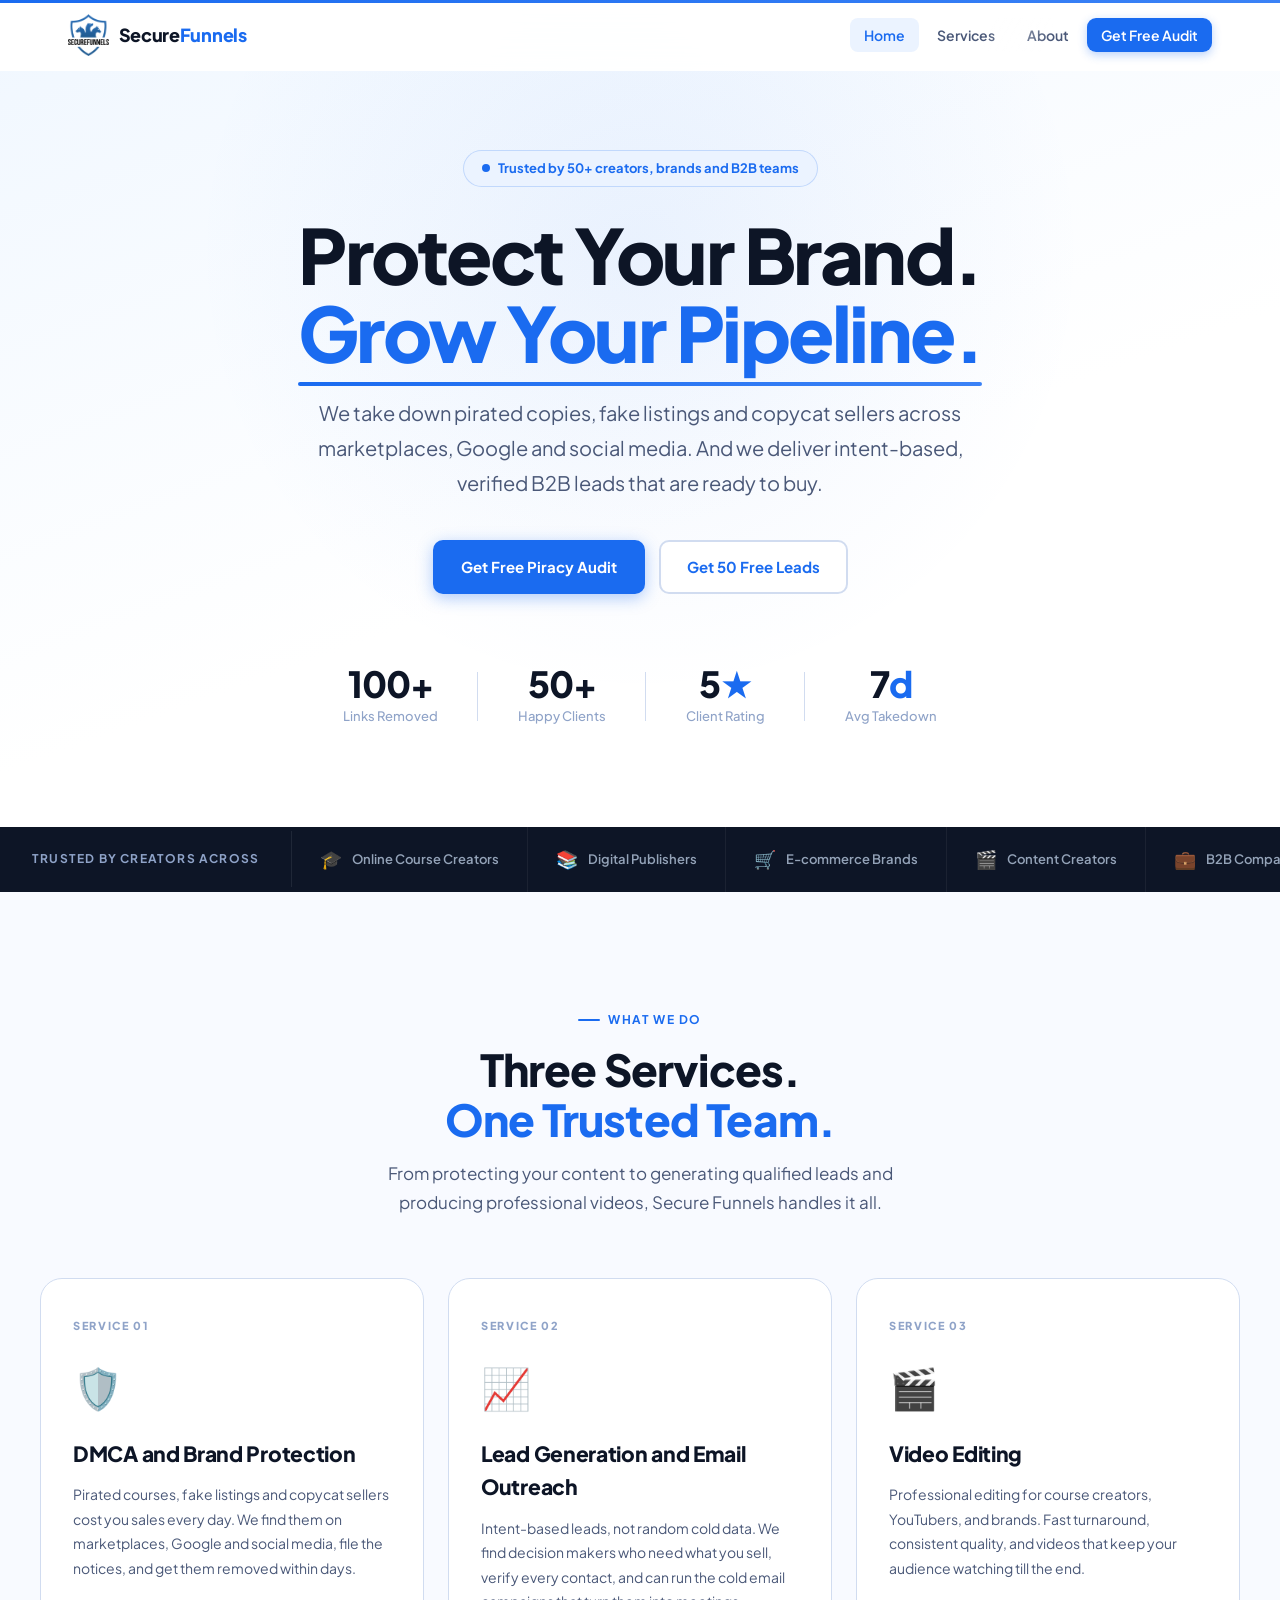
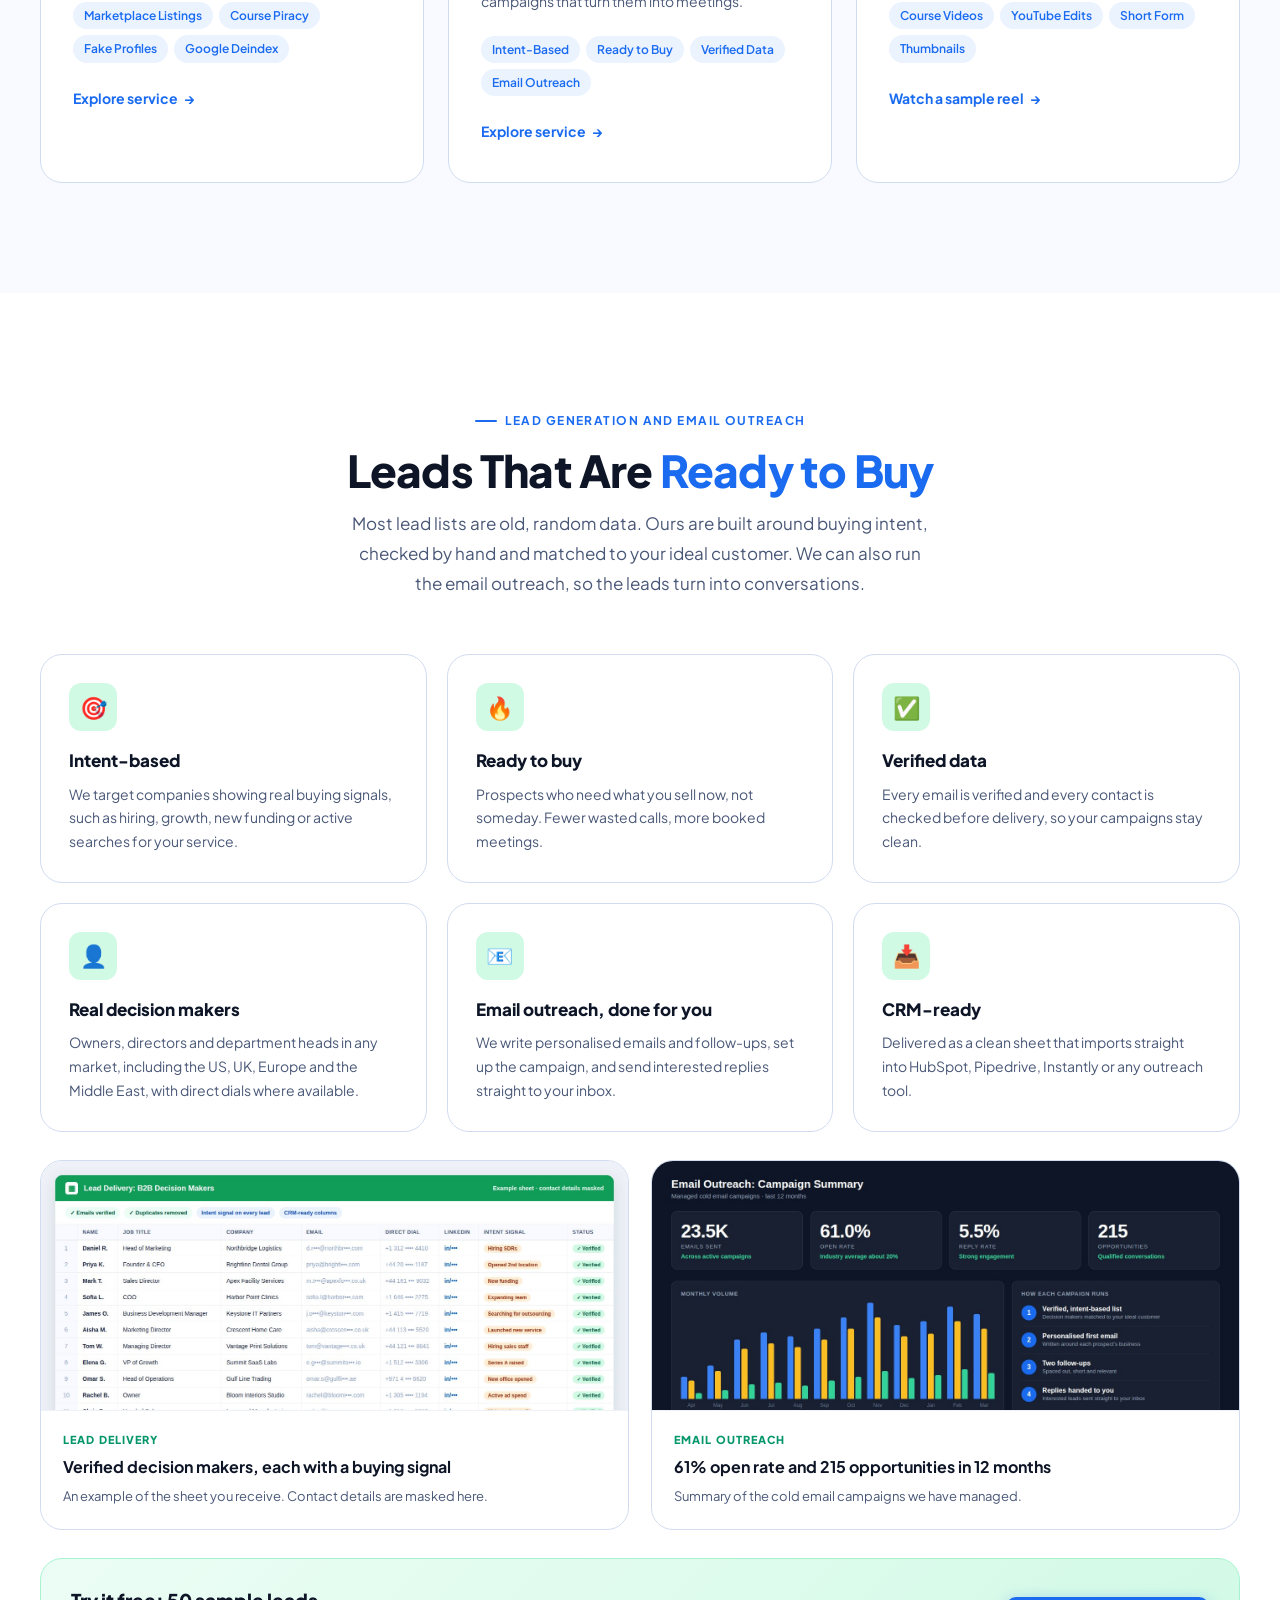
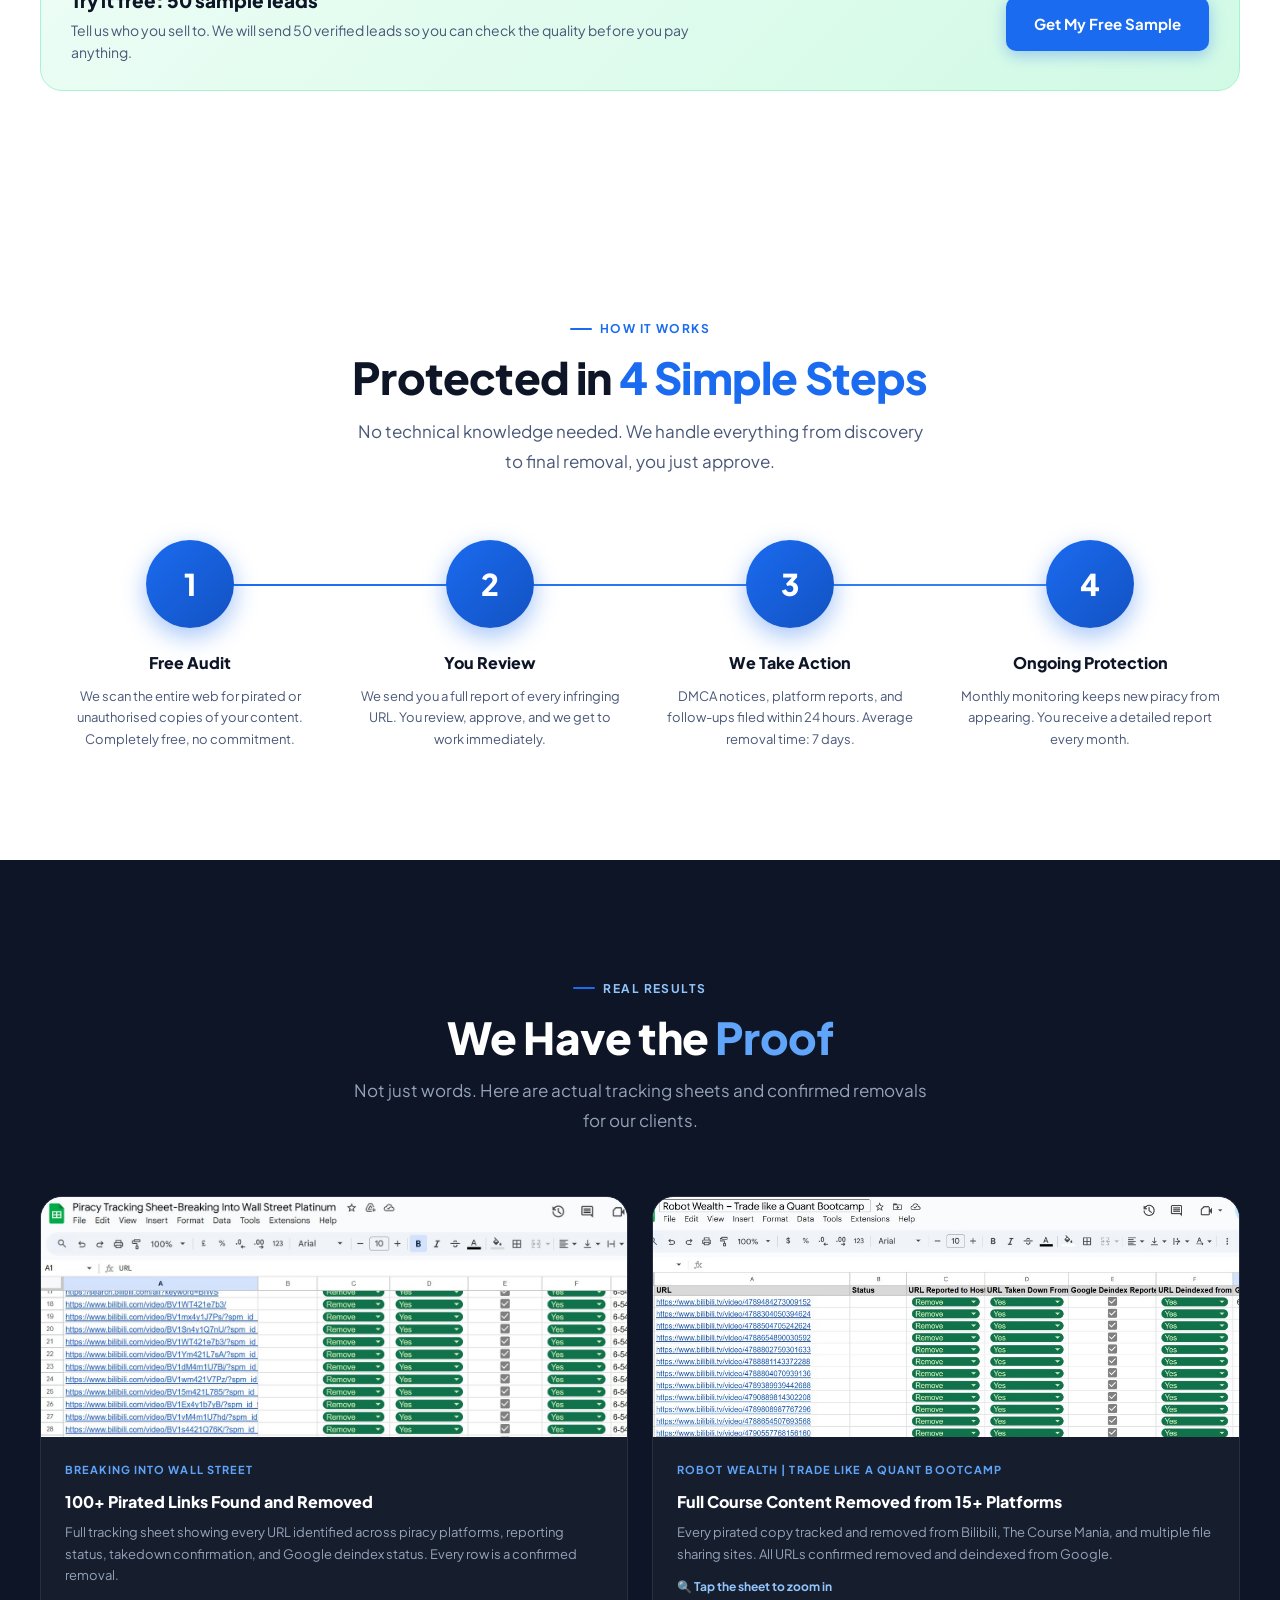
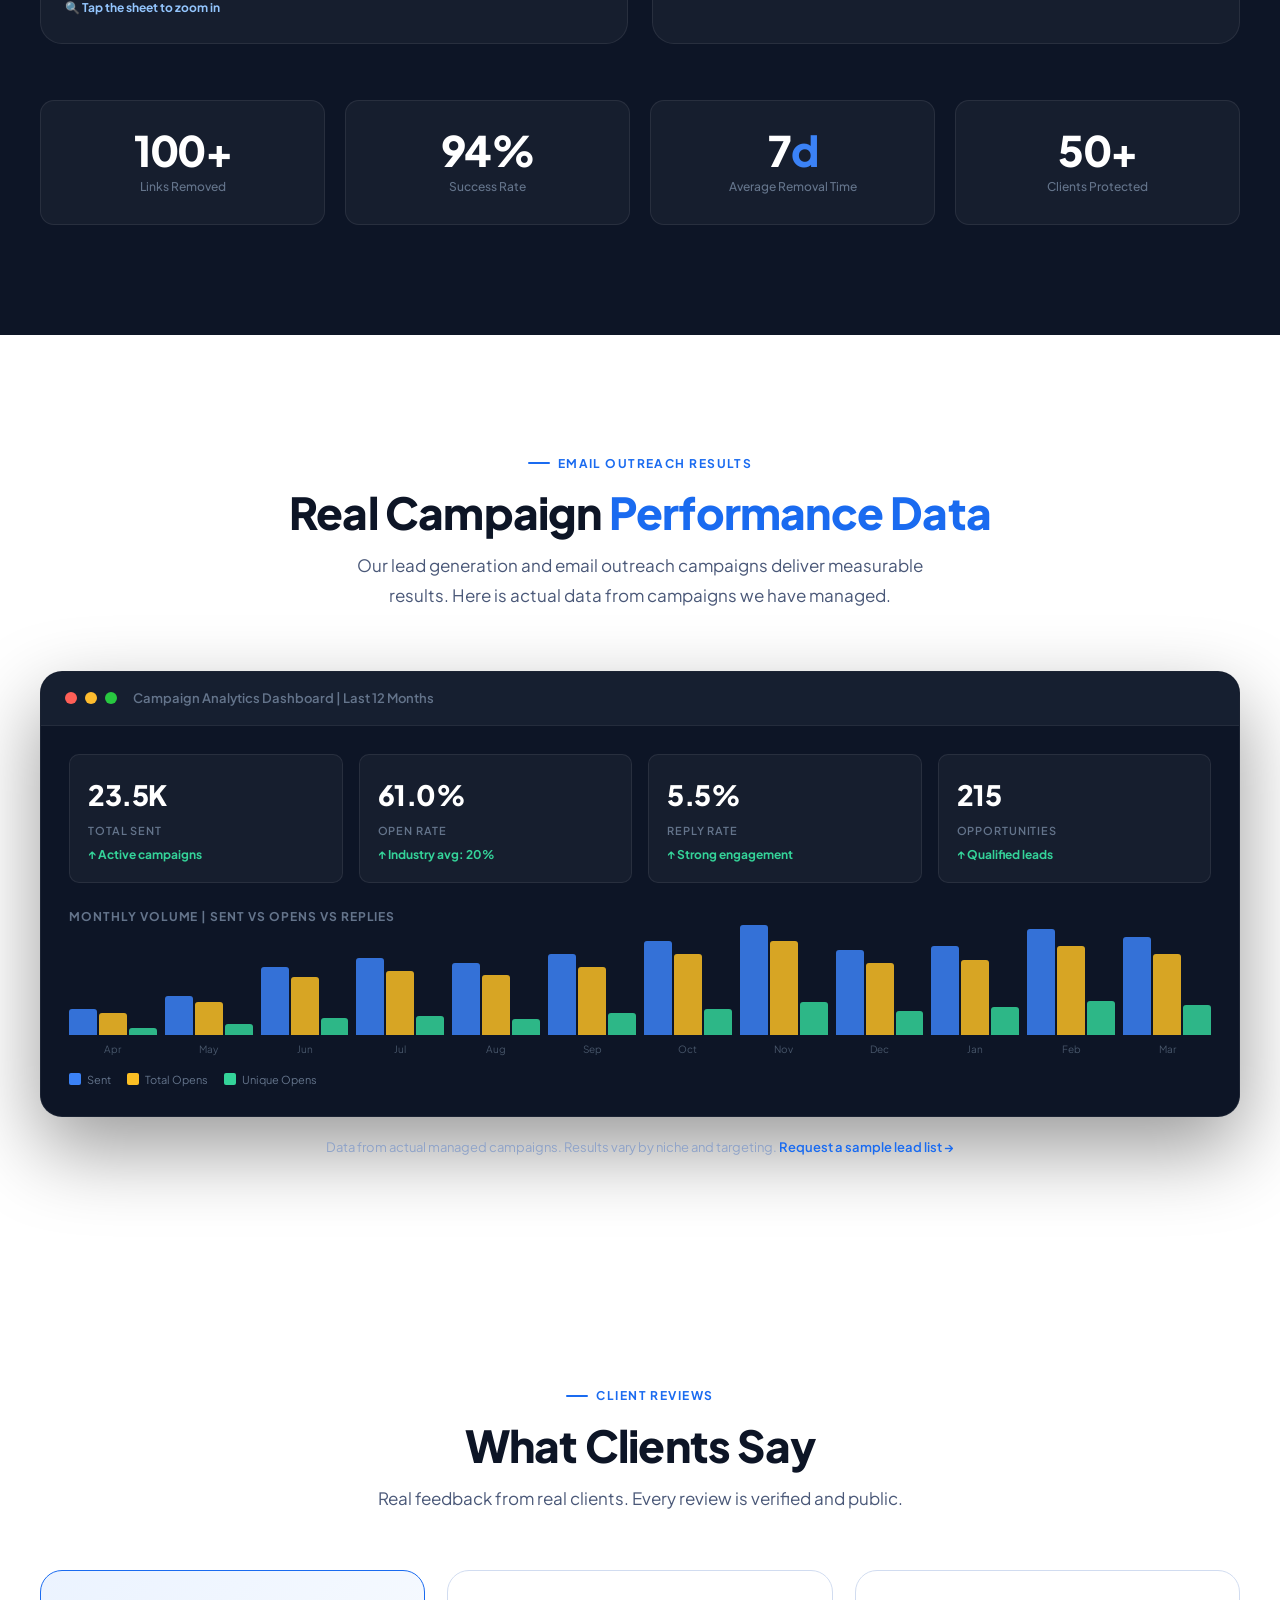
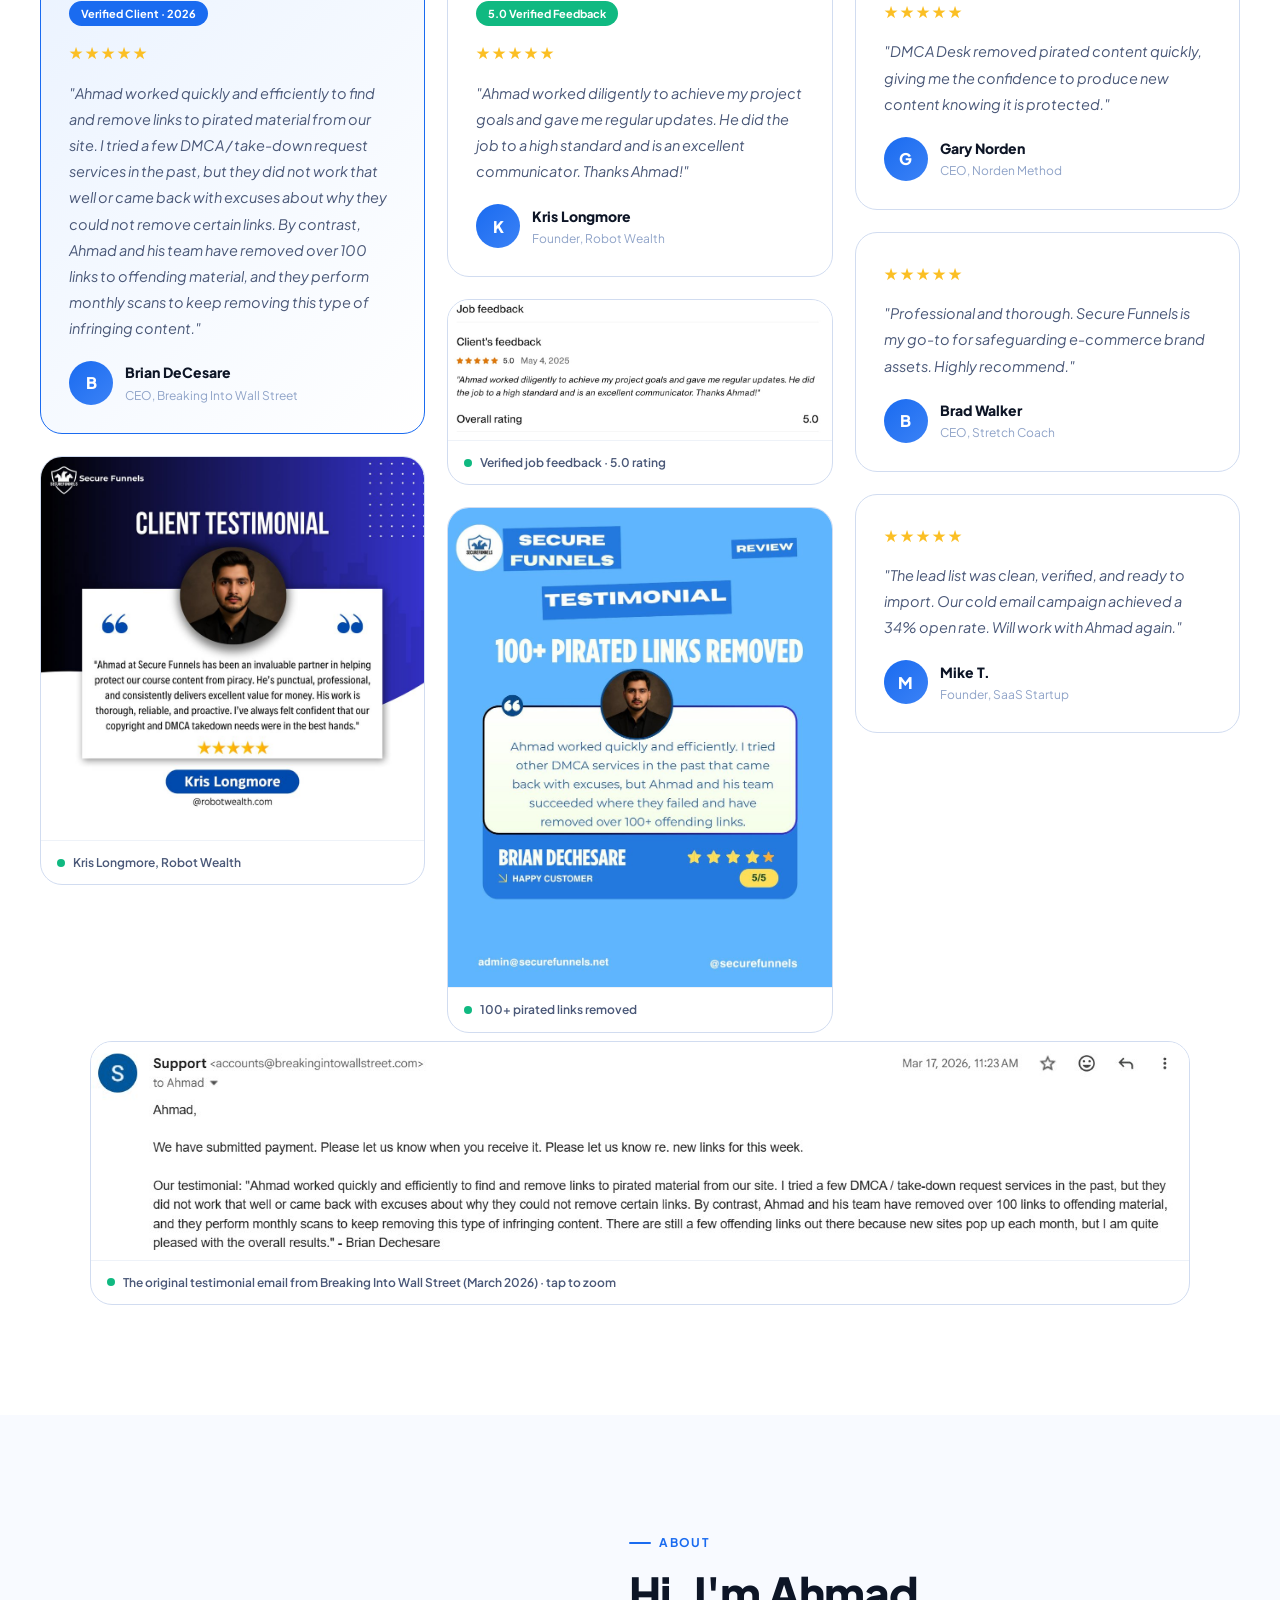
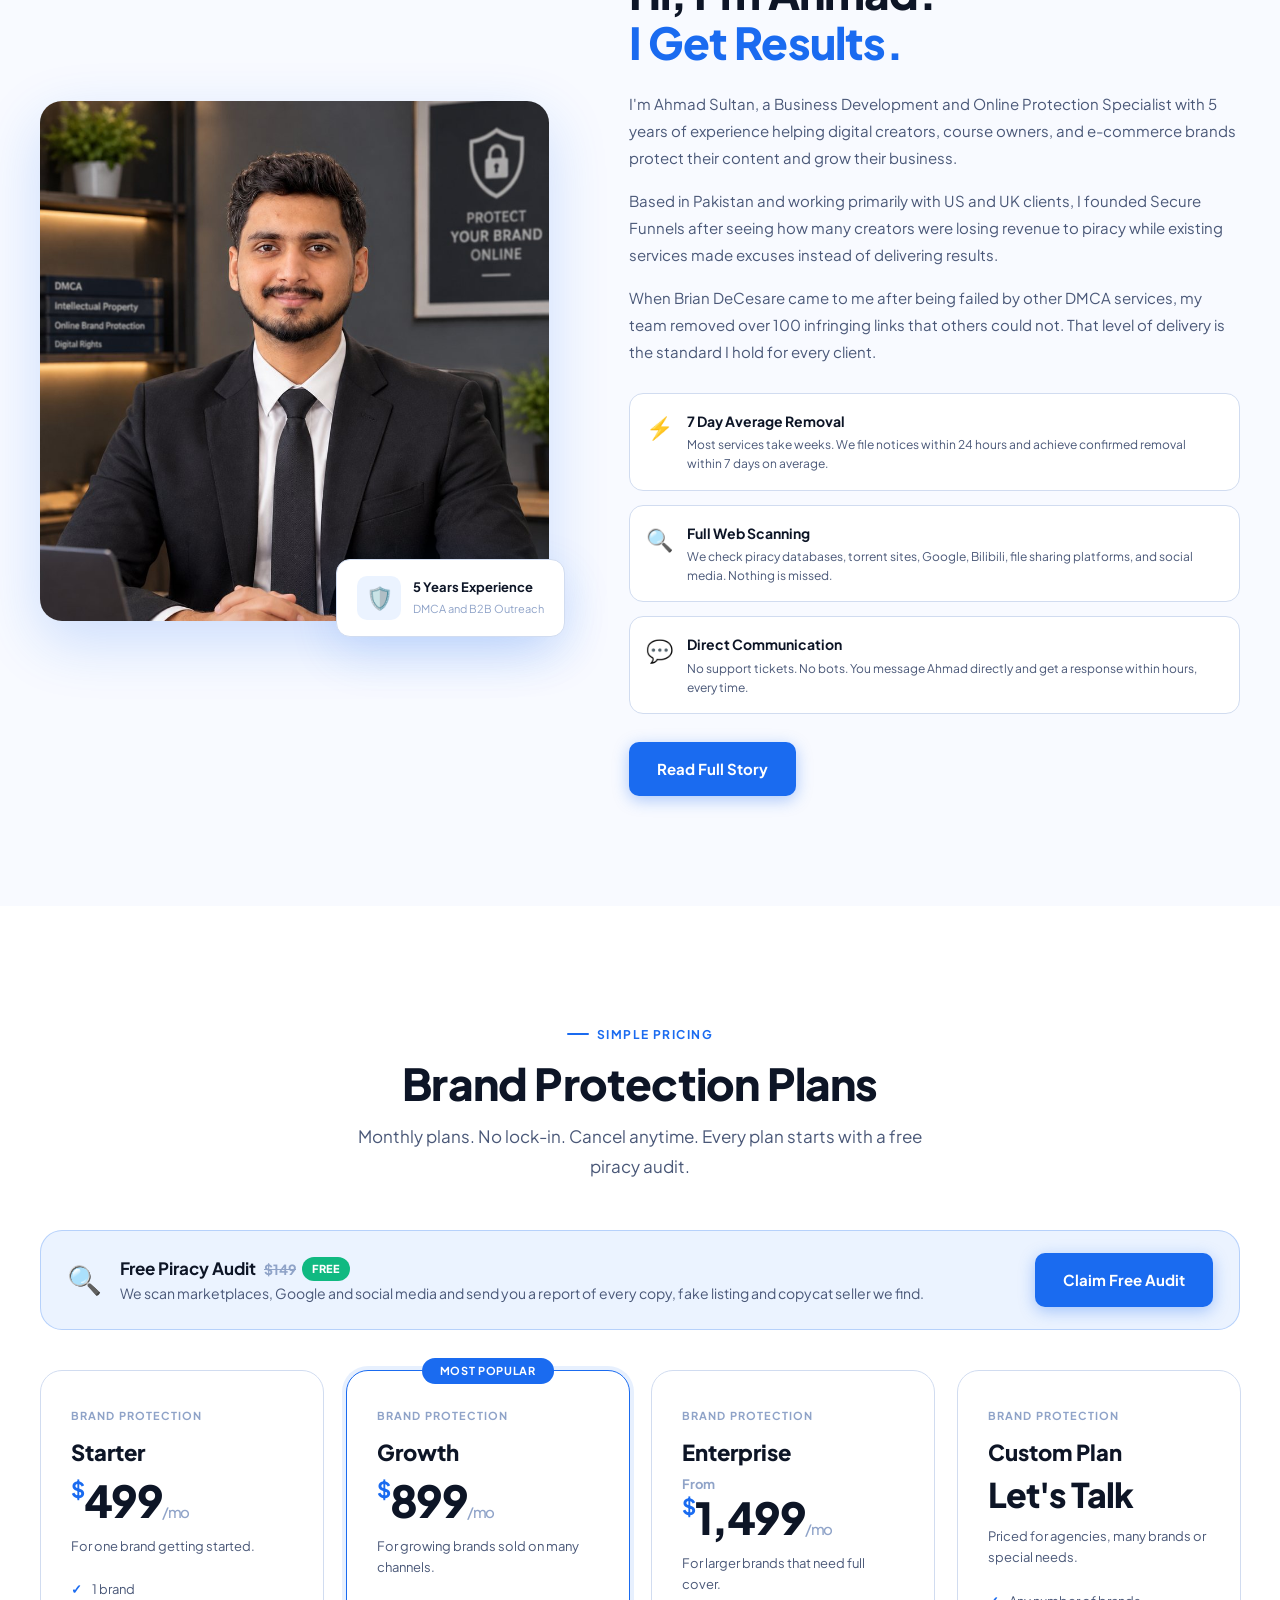
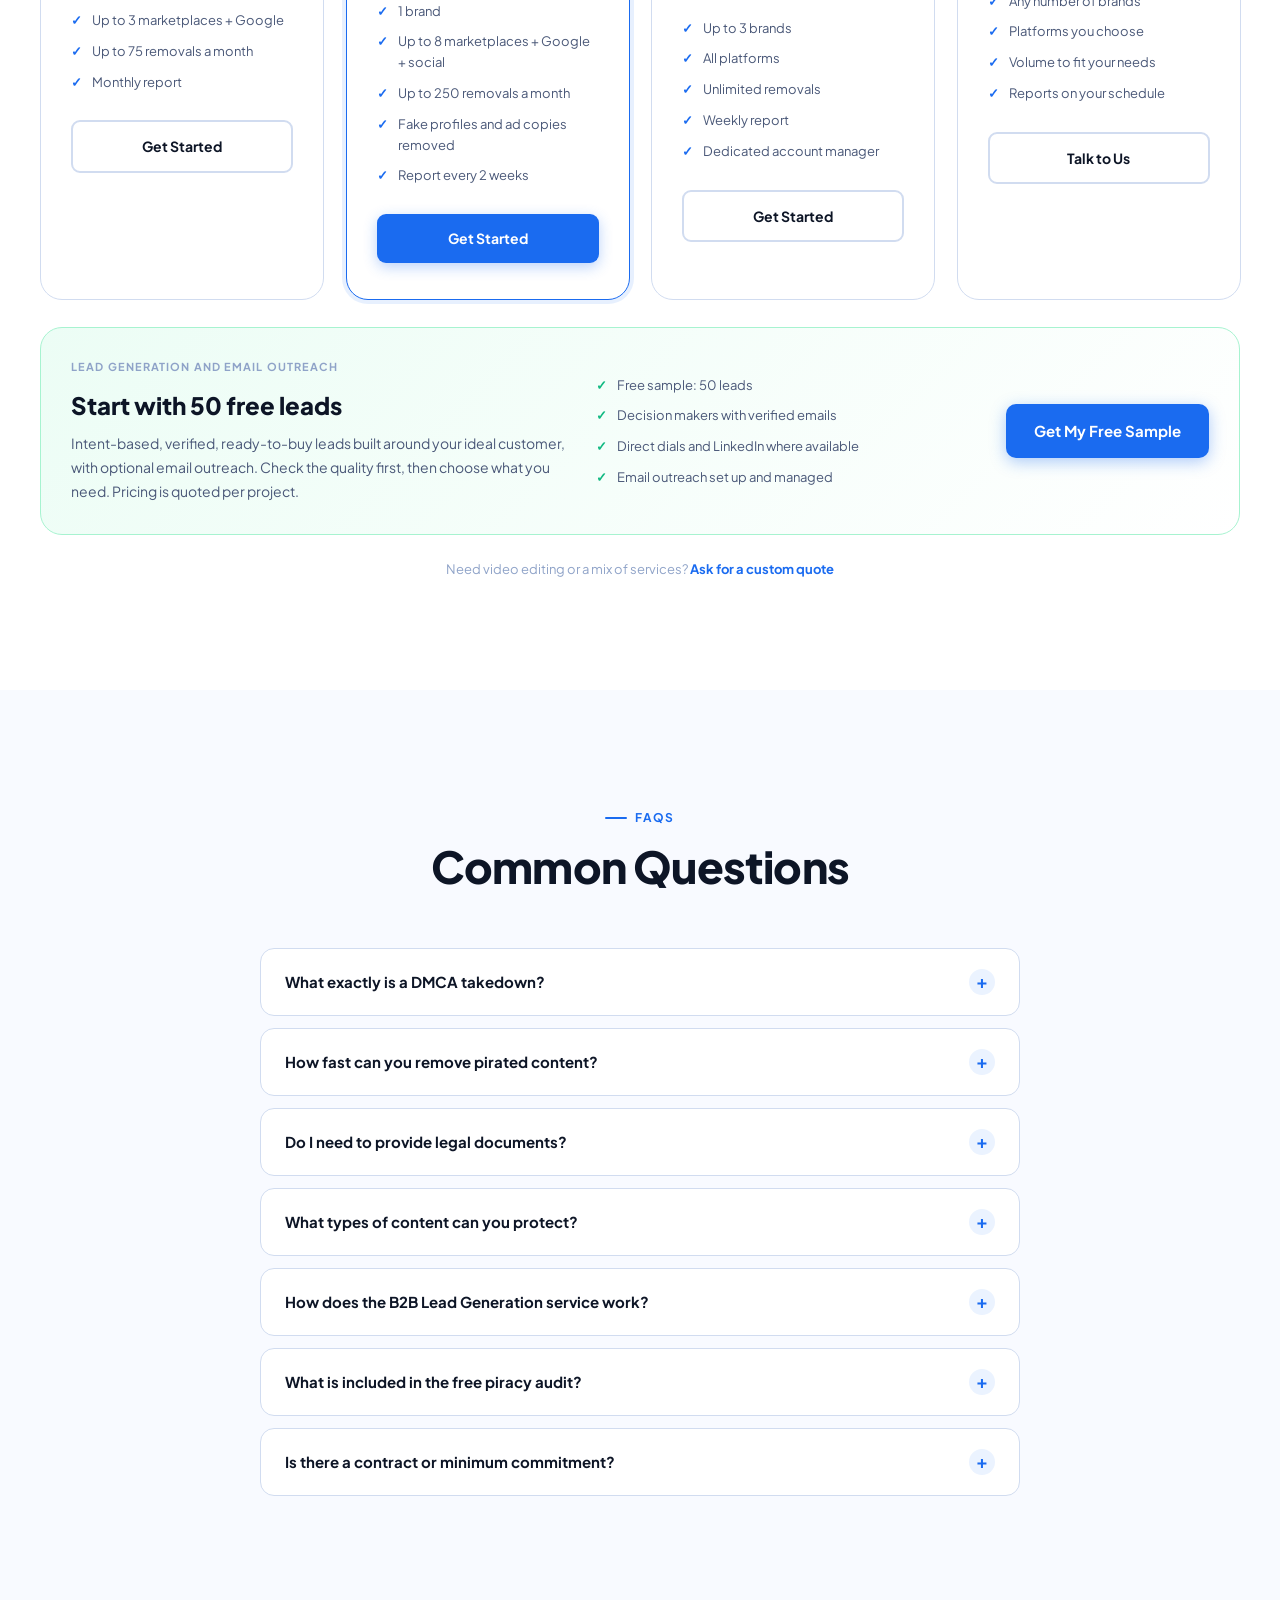
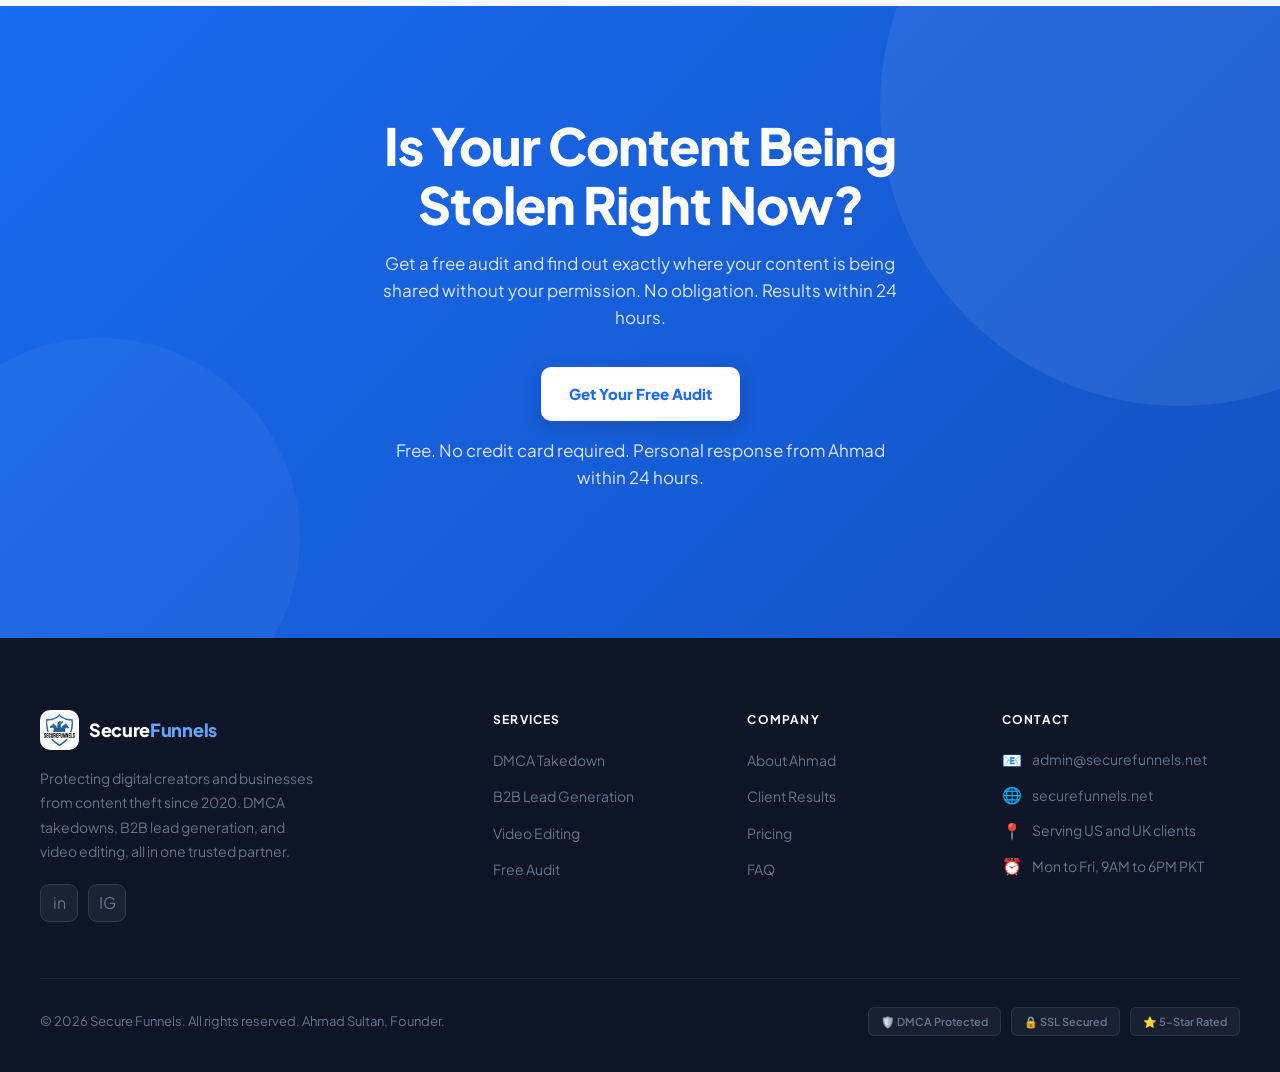
==== commit 7bb0ad5c: "Add files via upload" ====
--- a/index.html
+++ b/index.html
@@ -3,21 +3,21 @@
 <head>
 <meta charset="UTF-8">
 <meta name="viewport" content="width=device-width, initial-scale=1.0">
-<title>Secure Funnels | DMCA Takedown and Anti-Piracy for Course Creators</title>
+<title>Secure Funnels | Brand Protection, DMCA Takedowns and B2B Lead Generation</title>
 <link rel="canonical" href="https://securefunnels.net/">
 <link rel="icon" type="image/png" href="/static/img/favicon.png">
 <link rel="apple-touch-icon" href="/static/img/apple-touch-icon.png">
 <meta name="theme-color" content="#1A6BF0">
 <meta property="og:type" content="website">
 <meta property="og:site_name" content="Secure Funnels">
-<meta property="og:title" content="Secure Funnels | DMCA Takedown and Anti-Piracy for Course Creators">
-<meta property="og:description" content="Secure Funnels protects course creators and digital brands from content piracy with professional DMCA takedowns. Also offering B2B Lead Generation and Video Editing. Serving clients in the US, UK and Australia.">
+<meta property="og:title" content="Secure Funnels | Brand Protection, DMCA Takedowns and B2B Lead Generation">
+<meta property="og:description" content="Secure Funnels protects brands and creators from piracy, fake listings and copycat sellers with DMCA takedowns, and delivers intent-based, verified B2B leads that are ready to buy. Serving clients in the US, UK and Australia.">
 <meta property="og:url" content="https://securefunnels.net/">
 <meta property="og:image" content="https://securefunnels.net/static/img/og-image.jpg">
 <meta name="twitter:card" content="summary_large_image">
 <link rel="stylesheet" href="/static/css/extra.css">
 
-<meta name="description" content="Secure Funnels protects course creators and digital brands from content piracy with professional DMCA takedowns. Also offering B2B Lead Generation and Video Editing. Serving clients in the US, UK and Australia.">
+<meta name="description" content="Secure Funnels protects brands and creators from piracy, fake listings and copycat sellers with DMCA takedowns, and delivers intent-based, verified B2B leads that are ready to buy. Serving clients in the US, UK and Australia.">
 <link rel="preconnect" href="https://fonts.googleapis.com">
 <link href="https://fonts.googleapis.com/css2?family=Plus+Jakarta+Sans:wght@300;400;500;600;700;800;900&family=Playfair+Display:wght@700;800&display=swap" rel="stylesheet">
 <style>
@@ -354,6 +354,52 @@
 .btn-full-blue:hover { background: var(--blue-dark); }
 .btn-full-outline { border: 2px solid var(--gray-200); color: var(--dark); }
 .btn-full-outline:hover { border-color: var(--blue); color: var(--blue); background: var(--blue-light); }
+
+
+/* ── LEAD GEN HIGHLIGHT + NEW PRICING ── */
+.leadgen { padding: 110px 28px; }
+.lg-grid { max-width: 1200px; margin: 56px auto 0; display: grid; grid-template-columns: repeat(3,1fr); gap: 20px; }
+.lg-card { background: white; border: 1.5px solid var(--gray-200); border-radius: var(--radius-lg); padding: 28px; transition: all .3s; }
+.lg-card:hover { border-color: #10B981; transform: translateY(-4px); box-shadow: 0 16px 40px rgba(16,185,129,0.15); }
+.lg-ic { width: 48px; height: 48px; border-radius: 12px; background: #D1FAE5; display: flex; align-items: center; justify-content: center; font-size: 22px; margin-bottom: 16px; }
+.lg-card h4 { font-size: 17px; font-weight: 800; color: var(--dark); margin-bottom: 8px; }
+.lg-card p { font-size: 14px; color: var(--gray-600); line-height: 1.7; }
+.lg-cta { max-width: 1200px; margin: 28px auto 0; display: flex; align-items: center; justify-content: space-between; gap: 24px; flex-wrap: wrap; padding: 26px 30px; border-radius: var(--radius-lg); background: linear-gradient(135deg,#ECFDF5,#D1FAE5); border: 1.5px solid #A7F3D0; }
+.lg-cta-title { font-size: 19px; font-weight: 800; color: var(--dark); }
+.lg-cta-sub { font-size: 14px; color: var(--gray-600); margin-top: 4px; max-width: 640px; }
+.audit-strip { max-width: 1200px; margin: 48px auto 0; display: flex; align-items: center; gap: 18px; flex-wrap: wrap; padding: 22px 26px; border-radius: var(--radius-lg); background: var(--blue-light); border: 1.5px solid rgba(26,107,240,0.25); text-align: left; }
+.audit-strip-ic { font-size: 28px; }
+.audit-strip-text { flex: 1; min-width: 240px; font-size: 14px; color: var(--gray-600); line-height: 1.6; }
+.audit-strip-text strong { font-size: 17px; color: var(--dark); }
+.audit-was { text-decoration: line-through; color: var(--gray-400); font-weight: 700; margin-left: 6px; }
+.audit-free { display: inline-block; background: #10B981; color: white; font-size: 11px; font-weight: 800; padding: 3px 10px; border-radius: 20px; letter-spacing: .06em; margin-left: 4px; vertical-align: 2px; }
+.pricing-grid.pricing-4 { grid-template-columns: repeat(4,1fr); }
+.price-from { display: block; font-size: 13px !important; font-weight: 700 !important; color: var(--gray-400) !important; letter-spacing: 0; margin-bottom: 4px; }
+.price-amount.price-custom { font-size: 34px; letter-spacing: -1px; }
+.lg-price { max-width: 1200px; margin: 28px auto 0; display: grid; grid-template-columns: 1.3fr 1fr auto; gap: 28px; align-items: center; padding: 30px; border-radius: var(--radius-lg); border: 1.5px solid #A7F3D0; background: linear-gradient(135deg,#ECFDF5,#FFFFFF); text-align: left; }
+.lg-price-title { font-size: 24px; font-weight: 800; color: var(--dark); margin-bottom: 8px; }
+.lg-price p { font-size: 14px; color: var(--gray-600); line-height: 1.7; }
+.lg-price-list { margin-bottom: 0 !important; }
+.lg-price-list li::before { color: #10B981 !important; }
+@media (max-width: 1024px) {
+  .pricing-grid.pricing-4 { grid-template-columns: 1fr 1fr; }
+  .lg-grid { grid-template-columns: 1fr 1fr; }
+  .lg-price { grid-template-columns: 1fr; }
+}
+@media (max-width: 768px) {
+  .pricing-grid.pricing-4, .lg-grid { grid-template-columns: 1fr; }
+  .leadgen { padding: 80px 20px; }
+}
+
+.lg-proof { max-width: 1200px; margin: 28px auto 0; display: grid; grid-template-columns: 1fr 1fr; gap: 22px; }
+.lg-shot { margin: 0; background: white; border: 1.5px solid var(--gray-200); border-radius: var(--radius-lg); overflow: hidden; transition: transform .3s, box-shadow .3s, border-color .3s; }
+.lg-shot:hover { transform: translateY(-4px); box-shadow: 0 16px 40px rgba(16,185,129,0.15); border-color: #10B981; }
+.lg-shot img { width: 100%; height: 250px; object-fit: cover; object-position: left top; cursor: zoom-in; display: block; border-bottom: 1px solid var(--gray-100); }
+.lg-shot figcaption { padding: 20px 22px 22px; display: flex; flex-direction: column; gap: 6px; }
+.lg-shot-label { font-size: 11px; font-weight: 800; text-transform: uppercase; letter-spacing: .1em; color: #059669; }
+.lg-shot figcaption b { font-size: 16px; color: var(--dark); }
+.lg-shot figcaption span:last-child { font-size: 13px; color: var(--gray-600); }
+@media (max-width: 768px) { .lg-proof { grid-template-columns: 1fr; } .lg-shot img { height: 200px; } }
 
 /* ── FAQ ── */
 .faq { padding: 110px 28px; background: var(--gray-50); }
@@ -671,13 +717,13 @@
 <section class="hero">
   <div class="hero-badge">
     <span class="hero-badge-dot"></span>
-    Trusted by 50+ course creators and digital brands
-  </div>
-  <h1>Your Content is Worth<br><span class="hl">Protecting</span></h1>
-  <p class="hero-sub">We remove pirated copies of your courses, videos, and digital products from the web. Fast, professional, and permanent. Plus B2B lead generation and video editing.</p>
+    Trusted by 50+ creators, brands and B2B teams
+  </div>
+  <h1>Protect Your Brand.<br><span class="hl">Grow Your Pipeline.</span></h1>
+  <p class="hero-sub">We take down pirated copies, fake listings and copycat sellers across marketplaces, Google and social media. And we deliver intent-based, verified B2B leads that are ready to buy.</p>
   <div class="hero-actions">
-    <a href="/contact/" class="btn btn-blue btn-magnetic">Get Free Audit</a>
-    <a href="/services/" class="btn btn-outline">See All Services</a>
+    <a href="/contact/" class="btn btn-blue btn-magnetic">Get Free Piracy Audit</a>
+    <a href="/contact/" class="btn btn-outline">Get 50 Free Leads</a>
   </div>
   <div class="hero-stats">
     <div class="hero-stat">
@@ -738,26 +784,26 @@
     <div class="svc-card tilt-card s-reveal">
       <div class="svc-num">Service 01</div>
       <span class="svc-icon">🛡️</span>
-      <h3>DMCA Takedown</h3>
-      <p>Your courses are being pirated on illegal sites right now. We find every infringing URL, file professional DMCA notices, and get your content removed within days, not weeks.</p>
+      <h3>DMCA and Brand Protection</h3>
+      <p>Pirated courses, fake listings and copycat sellers cost you sales every day. We find them on marketplaces, Google and social media, file the notices, and get them removed within days.</p>
       <div class="svc-tags">
+        <span class="tag">Marketplace Listings</span>
         <span class="tag">Course Piracy</span>
+        <span class="tag">Fake Profiles</span>
         <span class="tag">Google Deindex</span>
-        <span class="tag">Torrent Removal</span>
-        <span class="tag">Social Media</span>
       </div>
       <a href="/services/#dmca" class="svc-link">Explore service <span>→</span></a>
     </div>
     <div class="svc-card tilt-card s-reveal sd-1">
       <div class="svc-num">Service 02</div>
       <span class="svc-icon">📈</span>
-      <h3>B2B Lead Generation</h3>
-      <p>We research, verify, and deliver targeted prospect lists with decision-maker contact details. Ready for your cold email and LinkedIn outreach campaigns with proven results.</p>
+      <h3>Lead Generation and Email Outreach</h3>
+      <p>Intent-based leads, not random cold data. We find decision makers who need what you sell, verify every contact, and can run the cold email campaigns that turn them into meetings.</p>
       <div class="svc-tags">
-        <span class="tag">Verified Emails</span>
-        <span class="tag">LinkedIn Outreach</span>
-        <span class="tag">Cold Email</span>
-        <span class="tag">CRM-Ready</span>
+        <span class="tag">Intent-Based</span>
+        <span class="tag">Ready to Buy</span>
+        <span class="tag">Verified Data</span>
+        <span class="tag">Email Outreach</span>
       </div>
       <a href="/services/#leads" class="svc-link">Explore service <span>→</span></a>
     </div>
@@ -777,6 +823,38 @@
   </div>
 </section>
 
+
+<!-- ── LEAD GENERATION HIGHLIGHT ── -->
+<section class="leadgen" id="lead-generation">
+  <div style="max-width:1200px;margin:0 auto;text-align:center">
+    <div class="label reveal" style="justify-content:center">Lead Generation and Email Outreach</div>
+    <h2 class="s-reveal sd-1">Leads That Are <span class="hl">Ready to Buy</span></h2>
+    <p class="sub reveal reveal-delay-2" style="margin:14px auto 0">Most lead lists are old, random data. Ours are built around buying intent, checked by hand and matched to your ideal customer. We can also run the email outreach, so the leads turn into conversations.</p>
+  </div>
+  <div class="lg-grid">
+    <div class="lg-card s-reveal"><div class="lg-ic">🎯</div><h4>Intent-based</h4><p>We target companies showing real buying signals, such as hiring, growth, new funding or active searches for your service.</p></div>
+    <div class="lg-card s-reveal sd-1"><div class="lg-ic">🔥</div><h4>Ready to buy</h4><p>Prospects who need what you sell now, not someday. Fewer wasted calls, more booked meetings.</p></div>
+    <div class="lg-card s-reveal sd-2"><div class="lg-ic">✅</div><h4>Verified data</h4><p>Every email is verified and every contact is checked before delivery, so your campaigns stay clean.</p></div>
+    <div class="lg-card s-reveal"><div class="lg-ic">👤</div><h4>Real decision makers</h4><p>Owners, directors and department heads in any market, including the US, UK, Europe and the Middle East, with direct dials where available.</p></div>
+    <div class="lg-card s-reveal sd-1"><div class="lg-ic">📧</div><h4>Email outreach, done for you</h4><p>We write personalised emails and follow-ups, set up the campaign, and send interested replies straight to your inbox.</p></div>
+    <div class="lg-card s-reveal sd-2"><div class="lg-ic">📥</div><h4>CRM-ready</h4><p>Delivered as a clean sheet that imports straight into HubSpot, Pipedrive, Instantly or any outreach tool.</p></div>
+  </div>
+  <div class="lg-proof">
+    <figure class="lg-shot s-reveal-left">
+      <img src="/static/img/leadgen_sheet.jpg" data-zoom="/static/img/leadgen_sheet.jpg" alt="Example lead sheet with verified decision makers and intent signals" loading="lazy" width="1400" height="726">
+      <figcaption><span class="lg-shot-label">Lead delivery</span><b>Verified decision makers, each with a buying signal</b><span>An example of the sheet you receive. Contact details are masked here.</span></figcaption>
+    </figure>
+    <figure class="lg-shot s-reveal-right">
+      <img src="/static/img/outreach_results.jpg" data-zoom="/static/img/outreach_results.jpg" alt="Email outreach campaign summary: 23.5K sent, 61% open rate, 5.5% reply rate, 215 opportunities" loading="lazy" width="1400" height="684">
+      <figcaption><span class="lg-shot-label">Email outreach</span><b>61% open rate and 215 opportunities in 12 months</b><span>Summary of the cold email campaigns we have managed.</span></figcaption>
+    </figure>
+  </div>
+  <div class="lg-cta s-reveal">
+    <div><div class="lg-cta-title">Try it free: 50 sample leads</div><div class="lg-cta-sub">Tell us who you sell to. We will send 50 verified leads so you can check the quality before you pay anything.</div></div>
+    <a href="/contact/" class="btn btn-blue btn-magnetic">Get My Free Sample</a>
+  </div>
+</section>
+
 <!-- ── PROCESS ── -->
 <section class="process">
   <div style="max-width:1200px;margin:0 auto;text-align:center">
@@ -861,7 +939,7 @@
 <section class="results">
   <div style="max-width:1200px;margin:0 auto">
     <div style="text-align:center">
-      <div class="label reveal" style="justify-content:center">B2B Outreach Results</div>
+      <div class="label reveal" style="justify-content:center">Email Outreach Results</div>
       <h2 class="s-reveal sd-1">Real Campaign <span class="hl">Performance Data</span></h2>
       <p class="sub reveal reveal-delay-2" style="margin:14px auto 0">Our lead generation and email outreach campaigns deliver measurable results. Here is actual data from campaigns we have managed.</p>
     </div>
@@ -1025,60 +1103,89 @@
 <section class="pricing" id="pricing">
   <div style="max-width:1200px;margin:0 auto;text-align:center">
     <div class="label reveal" style="justify-content:center">Simple Pricing</div>
-    <h2 class="s-reveal sd-1">Transparent Monthly Plans</h2>
-    <p class="sub reveal reveal-delay-2" style="margin:14px auto 0">No hidden fees. No lock-in contracts. Cancel anytime. Start with a free audit.</p>
-  </div>
-  <div class="pricing-grid" style="max-width:1200px;margin:60px auto 0">
+    <h2 class="s-reveal sd-1">Brand Protection Plans</h2>
+    <p class="sub reveal reveal-delay-2" style="margin:14px auto 0">Monthly plans. No lock-in. Cancel anytime. Every plan starts with a free piracy audit.</p>
+  </div>
+
+  <div class="audit-strip s-reveal">
+    <div class="audit-strip-ic">🔍</div>
+    <div class="audit-strip-text"><strong>Free Piracy Audit</strong> <span class="audit-was">$149</span> <span class="audit-free">FREE</span><br><span>We scan marketplaces, Google and social media and send you a report of every copy, fake listing and copycat seller we find.</span></div>
+    <a href="/contact/" class="btn btn-blue btn-magnetic">Claim Free Audit</a>
+  </div>
+
+  <div class="pricing-grid pricing-4" style="max-width:1200px;margin:40px auto 0">
     <div class="price-card tilt-card s-reveal">
-      <div class="price-service">DMCA Takedown</div>
+      <div class="price-service">Brand Protection</div>
       <div class="price-name">Starter</div>
-      <div class="price-amount"><sup>$</sup>199<span>/mo</span></div>
-      <div class="price-desc">Perfect for individual course creators getting started with content protection.</div>
+      <div class="price-amount"><sup>$</sup>499<span>/mo</span></div>
+      <div class="price-desc">For one brand getting started.</div>
       <ul class="price-features">
-        <li>Up to 10 URL removals per month</li>
-        <li>Full web content scanning</li>
-        <li>DMCA notice filing</li>
+        <li>1 brand</li>
+        <li>Up to 3 marketplaces + Google</li>
+        <li>Up to 75 removals a month</li>
         <li>Monthly report</li>
-        <li>Email support</li>
-        <li>Free audit to start</li>
       </ul>
       <a href="/contact/" class="btn-full btn-full-outline">Get Started</a>
     </div>
     <div class="price-card popular tilt-card s-reveal sd-1">
       <div class="popular-badge">Most Popular</div>
-      <div class="price-service">DMCA Takedown</div>
+      <div class="price-service">Brand Protection</div>
       <div class="price-name">Growth</div>
-      <div class="price-amount"><sup>$</sup>349<span>/mo</span></div>
-      <div class="price-desc">For established creators with larger libraries and multiple content types to protect.</div>
+      <div class="price-amount"><sup>$</sup>899<span>/mo</span></div>
+      <div class="price-desc">For growing brands sold on many channels.</div>
       <ul class="price-features">
-        <li>Up to 30 URL removals per month</li>
-        <li>Full web and social media scanning</li>
-        <li>Priority DMCA filing</li>
-        <li>Twice Monthly reports</li>
-        <li>Direct email support</li>
-        <li>Google deindex requests</li>
-        <li>Free audit to start</li>
+        <li>1 brand</li>
+        <li>Up to 8 marketplaces + Google + social</li>
+        <li>Up to 250 removals a month</li>
+        <li>Fake profiles and ad copies removed</li>
+        <li>Report every 2 weeks</li>
       </ul>
       <a href="/contact/" class="btn-full btn-full-blue">Get Started</a>
     </div>
     <div class="price-card tilt-card s-reveal sd-2">
-      <div class="price-service">DMCA Takedown</div>
-      <div class="price-name">Agency</div>
-      <div class="price-amount"><sup>$</sup>599<span>/mo</span></div>
-      <div class="price-desc">For agencies and businesses with extensive content libraries needing full protection.</div>
+      <div class="price-service">Brand Protection</div>
+      <div class="price-name">Enterprise</div>
+      <div class="price-amount"><span class="price-from">From</span><sup>$</sup>1,499<span>/mo</span></div>
+      <div class="price-desc">For larger brands that need full cover.</div>
       <ul class="price-features">
-        <li>Unlimited URL removals</li>
-        <li>All platforms covered</li>
-        <li>Dedicated account handling</li>
-        <li>Weekly reports</li>
-        <li>Priority response</li>
-        <li>B2B leads bundle included</li>
-        <li>Free audit to start</li>
+        <li>Up to 3 brands</li>
+        <li>All platforms</li>
+        <li>Unlimited removals</li>
+        <li>Weekly report</li>
+        <li>Dedicated account manager</li>
       </ul>
       <a href="/contact/" class="btn-full btn-full-outline">Get Started</a>
     </div>
-  </div>
-  <p style="text-align:center;margin-top:24px;font-size:13px;color:var(--gray-400)">Need a custom quote for B2B Lead Generation or Video Editing? <a href="/contact/" style="color:var(--blue);font-weight:700">Contact us directly</a></p>
+    <div class="price-card tilt-card s-reveal sd-3">
+      <div class="price-service">Brand Protection</div>
+      <div class="price-name">Custom Plan</div>
+      <div class="price-amount price-custom">Let's Talk</div>
+      <div class="price-desc">Priced for agencies, many brands or special needs.</div>
+      <ul class="price-features">
+        <li>Any number of brands</li>
+        <li>Platforms you choose</li>
+        <li>Volume to fit your needs</li>
+        <li>Reports on your schedule</li>
+      </ul>
+      <a href="/contact/" class="btn-full btn-full-outline">Talk to Us</a>
+    </div>
+  </div>
+
+  <div class="lg-price s-reveal">
+    <div class="lg-price-left">
+      <div class="price-service">Lead Generation and Email Outreach</div>
+      <div class="lg-price-title">Start with 50 free leads</div>
+      <p>Intent-based, verified, ready-to-buy leads built around your ideal customer, with optional email outreach. Check the quality first, then choose what you need. Pricing is quoted per project.</p>
+    </div>
+    <ul class="price-features lg-price-list">
+      <li>Free sample: 50 leads</li>
+      <li>Decision makers with verified emails</li>
+      <li>Direct dials and LinkedIn where available</li>
+      <li>Email outreach set up and managed</li>
+    </ul>
+    <a href="/contact/" class="btn btn-blue btn-magnetic">Get My Free Sample</a>
+  </div>
+  <p style="text-align:center;margin-top:24px;font-size:13px;color:var(--gray-400)">Need video editing or a mix of services? <a href="/contact/" style="color:var(--blue);font-weight:700">Ask for a custom quote</a></p>
 </section>
 
 <!-- ── FAQ ── -->
@@ -1106,9 +1213,13 @@
     </div>
     <div class="faq-item s-reveal">
       <div class="faq-q">How does the B2B Lead Generation service work? <span class="faq-icon">+</span></div>
-      <div class="faq-a">We research your target market, identify qualified prospects matching your ideal customer profile, verify their email addresses and contact details, then deliver a clean, structured spreadsheet ready to import into any CRM or outreach tool like Smartlead or Instantly.</div>
+      <div class="faq-a">You tell us who you sell to. We find companies showing buying intent, pick the right decision makers, verify their contact details, and deliver a clean sheet ready for your CRM or outreach tool. If you want, we can also write and run the email outreach for you. Every new client starts with a free sample of 50 leads.</div>
     </div>
     <div class="faq-item s-reveal sd-1">
+      <div class="faq-q">What is included in the free piracy audit? <span class="faq-icon">+</span></div>
+      <div class="faq-a">The audit is normally $149 and is free for new clients. We scan marketplaces, Google and social media for copies of your content, fake listings and copycat sellers, then send you a clear report so you can see the problem before you pay anything.</div>
+    </div>
+    <div class="faq-item s-reveal sd-2">
       <div class="faq-q">Is there a contract or minimum commitment? <span class="faq-icon">+</span></div>
       <div class="faq-a">No long-term contracts. All plans are month-to-month and you can cancel anytime. We are confident in our results and believe clients stay because of the value we deliver, not because they are locked in.</div>
     </div>
--- a/static/css/extra.css
+++ b/static/css/extra.css
@@ -0,0 +1,132 @@
+/* Secure Funnels — shared upgrades (brand, proof, reviews, lightbox, mobile CTA, form) */
+
+/* Brand lockup in nav and footer */
+.brand{display:flex;align-items:center;gap:10px;text-decoration:none}
+.brand img{height:44px;width:auto;display:block}
+.brand-name{font-weight:800;font-size:18px;letter-spacing:-0.3px;color:var(--dark,#0D1526);line-height:1}
+.brand-name b{color:var(--blue,#1A6BF0);font-weight:800}
+footer .brand-name{color:#fff}
+footer .brand img{height:40px;background:#fff;border-radius:10px;padding:4px}
+
+/* Photos — keep faces framed well on every screen */
+.photo-container img,.about-img img{object-position:center 18%}
+
+/* Proof cards (tracking sheets) */
+.proof-card-img{height:240px!important;object-fit:cover;object-position:left top!important;cursor:zoom-in;background:#fff}
+.proof-zoom-hint{display:inline-flex;align-items:center;gap:6px;font-size:12px;font-weight:700;color:#93C5FD;margin-top:12px}
+
+/* Reviews wall (masonry) */
+.reviews-wall{max-width:1200px;margin:56px auto 0;column-count:3;column-gap:22px}
+.reviews-wall>*{break-inside:avoid;margin-bottom:22px;display:block}
+.rv{background:#fff;border:1.5px solid var(--gray-200,#D1DCF0);border-radius:var(--radius-lg,22px);padding:28px;position:relative;overflow:hidden;transition:transform .25s,box-shadow .25s,border-color .25s}
+.rv:hover{transform:translateY(-3px);box-shadow:var(--shadow-lg);border-color:var(--blue,#1A6BF0)}
+.rv.featured{background:linear-gradient(135deg,var(--blue-light,#EBF3FF),#fff);border-color:var(--blue,#1A6BF0)}
+.rv-badge{display:inline-flex;align-items:center;gap:6px;background:var(--blue,#1A6BF0);color:#fff;font-size:11px;font-weight:700;padding:4px 12px;border-radius:20px;margin-bottom:14px}
+.rv-badge.green{background:#10B981}
+.rv .stars{color:#FBBF24;font-size:16px;letter-spacing:2px;margin-bottom:14px}
+.rv-quote{font-size:14.5px;color:var(--gray-600,#4A5878);line-height:1.8;font-style:italic;margin-bottom:20px}
+.rv-author{display:flex;align-items:center;gap:12px}
+.rv-avatar{width:44px;height:44px;border-radius:50%;background:linear-gradient(135deg,var(--blue,#1A6BF0),var(--blue-mid,#3B82F6));display:flex;align-items:center;justify-content:center;color:#fff;font-weight:800;font-size:16px;flex-shrink:0}
+.rv-name{font-weight:800;font-size:14px;color:var(--dark,#0D1526)}
+.rv-role{font-size:12px;color:var(--gray-400,#8FA3C8);margin-top:2px}
+.rv-shot{background:#fff;border:1.5px solid var(--gray-200,#D1DCF0);border-radius:var(--radius-lg,22px);overflow:hidden;transition:transform .25s,box-shadow .25s}
+.rv-shot:hover{transform:translateY(-3px);box-shadow:var(--shadow-lg)}
+.rv-shot img{width:100%;height:auto;display:block;cursor:zoom-in}
+.rv-shot figcaption{padding:12px 16px;font-size:12px;font-weight:600;color:var(--gray-600,#4A5878);display:flex;align-items:center;gap:8px;border-top:1px solid var(--gray-100,#EEF2F8)}
+.rv-shot figcaption .dot{width:8px;height:8px;border-radius:50%;background:#10B981;flex-shrink:0}
+.dark .rv{background:rgba(255,255,255,.05);border-color:rgba(255,255,255,.1)}
+.dark .rv.featured{background:linear-gradient(135deg,rgba(26,107,240,.22),rgba(59,130,246,.08));border-color:rgba(26,107,240,.45)}
+.dark .rv-quote{color:#CBD5E1}.dark .rv-name{color:#fff}
+.dark .rv-shot{border-color:rgba(255,255,255,.1)}
+@media(max-width:1024px){.reviews-wall{column-count:2}}
+@media(max-width:640px){.reviews-wall{column-count:1}}
+
+/* Lightbox for screenshots */
+.lb{position:fixed;inset:0;background:rgba(8,13,26,.92);z-index:10000;display:none;align-items:center;justify-content:center;padding:24px;cursor:zoom-out}
+.lb.open{display:flex}
+.lb img{max-width:min(1400px,100%);max-height:90vh;border-radius:12px;box-shadow:0 30px 80px rgba(0,0,0,.5);background:#fff}
+.lb-close{position:absolute;top:16px;right:20px;color:#fff;font-size:32px;line-height:1;background:none;border:none;cursor:pointer}
+
+/* Sticky mobile CTA (hidden on contact page) */
+.m-sticky{display:none}
+@media(max-width:768px){
+  .m-sticky{display:flex;position:fixed;left:12px;right:12px;bottom:12px;z-index:998;gap:10px;transform:translateY(120%);transition:transform .3s ease}
+  .m-sticky.show{transform:translateY(0)}
+  .m-sticky a{flex:1;text-align:center;padding:14px;border-radius:12px;font-weight:800;font-size:15px;background:var(--blue,#1A6BF0);color:#fff;box-shadow:0 10px 30px rgba(26,107,240,.45)}
+  body.has-sticky footer{padding-bottom:96px}
+}
+
+/* Contact form states */
+.form-status{display:none;margin-top:14px;padding:14px 16px;border-radius:10px;font-size:14px;line-height:1.6}
+.form-status.err{display:block;background:#FEF2F2;border:1.5px solid #FCA5A5;color:#991B1B}
+.submit-btn[disabled]{opacity:.7;cursor:wait;transform:none!important}
+.hp{position:absolute!important;left:-9999px!important;width:1px;height:1px;overflow:hidden}
+.trust-row{display:flex;gap:14px;flex-wrap:wrap;justify-content:center;margin-top:16px}
+.trust-row span{font-size:12px;color:var(--gray-400,#8FA3C8);font-weight:600;display:inline-flex;align-items:center;gap:6px}
+
+/* Small polish */
+a.mail{color:inherit;text-decoration:none}
+a.mail:hover{color:var(--blue,#1A6BF0)}
+
+/* Fix: on phones the old animation rule kept headings pushed down 20px */
+body.show-all .s-reveal,body.show-all .s-reveal-left,body.show-all .s-reveal-right,body.show-all .s-reveal-scale,
+body .s-reveal.in,body .s-reveal-left.in,body .s-reveal-right.in{opacity:1!important;transform:none!important}
+
+/* ── Reel showcase (Video Editing) ── */
+.reel-box{display:grid;grid-template-columns:auto 1fr;gap:28px;align-items:center}
+.reel-phone{position:relative;width:240px;aspect-ratio:9/16;max-width:100%;border-radius:30px;padding:8px;background:#0D1526;box-shadow:0 24px 60px rgba(234,88,12,.25),0 0 0 1px rgba(0,0,0,.06);animation:reelFloat 6s ease-in-out infinite}
+.reel-phone video{width:100%;height:100%;object-fit:cover;border-radius:23px;display:block;background:#0D1526}
+.reel-phone::before{content:'';position:absolute;top:14px;left:50%;transform:translateX(-50%);width:64px;height:6px;border-radius:6px;background:rgba(255,255,255,.18);z-index:2}
+.reel-sound{position:absolute;left:50%;bottom:22px;transform:translateX(-50%);background:rgba(13,21,38,.82);color:#fff;border:1px solid rgba(255,255,255,.2);border-radius:999px;padding:8px 14px;font:700 12px/1 'Plus Jakarta Sans',system-ui,sans-serif;cursor:pointer;white-space:nowrap;backdrop-filter:blur(6px);transition:opacity .3s,transform .2s}
+.reel-sound:hover{transform:translateX(-50%) scale(1.05)}
+.reel-sound.hide{opacity:0;pointer-events:none}
+.reel-side{min-width:0}
+.reel-tag{display:inline-block;font-size:11px;font-weight:800;text-transform:uppercase;letter-spacing:.1em;color:#9A3412;background:#fff;border:1.5px solid #FED7AA;border-radius:999px;padding:5px 12px;margin-bottom:12px}
+.reel-title{font-size:20px;font-weight:800;color:var(--dark,#0D1526);margin-bottom:12px}
+.reel-points{list-style:none;display:grid;gap:8px;margin-bottom:18px}
+.reel-points li{display:flex;gap:10px;font-size:14px;color:var(--gray-600,#4A5878)}
+.reel-points li::before{content:'✓';color:#EA580C;font-weight:800}
+.reel-times{background:#fff;border:1.5px solid #FED7AA;border-radius:12px;padding:6px 16px}
+@keyframes reelFloat{0%,100%{transform:translateY(0)}50%{transform:translateY(-8px)}}
+@media(max-width:640px){.reel-box{grid-template-columns:1fr;justify-items:center}.reel-phone{width:min(260px,100%)}.reel-side{width:100%}}
+
+/* ── Motion upgrades ── */
+/* Smooth page-to-page transition in modern browsers; the logo stays put */
+@view-transition{navigation:auto}
+::view-transition-old(root){animation:sfOut .22s ease both}
+::view-transition-new(root){animation:sfIn .32s ease both}
+@keyframes sfOut{to{opacity:0;transform:translateY(-6px)}}
+@keyframes sfIn{from{opacity:0;transform:translateY(10px)}}
+#nav{view-transition-name:sf-nav}
+
+/* Cards and reviews rise in as you scroll (only when JS is running) */
+.fx-ready .fx{opacity:0;transform:translateY(22px) scale(.985);transition:opacity .6s ease,transform .6s cubic-bezier(.2,.7,.2,1)}
+.fx-ready .fx.fx-in{opacity:1;transform:none}
+
+/* Light sweep across the main buttons */
+.btn-blue,.submit-btn,.nav-cta,.m-sticky a{position:relative;overflow:hidden}
+.btn-blue::after,.submit-btn::after,.nav-cta::after,.m-sticky a::after{content:'';position:absolute;top:0;left:-80%;width:50%;height:100%;background:linear-gradient(100deg,transparent,rgba(255,255,255,.35),transparent);transform:skewX(-20deg);pointer-events:none}
+.btn-blue:hover::after,.submit-btn:hover::after,.nav-cta:hover::after{animation:sweep .7s ease}
+.m-sticky.show a::after{animation:sweep 1.2s ease 1.2s 2}
+@keyframes sweep{to{left:130%}}
+
+/* Gentle zoom on proof screenshots */
+.proof-card{overflow:hidden}
+.proof-card-img{transition:transform .5s ease}
+.proof-card:hover .proof-card-img{transform:scale(1.03)}
+
+/* Hero word "Protecting" shimmers once on load */
+.hero h1 .hl{background:linear-gradient(90deg,#1A6BF0 0%,#1A6BF0 40%,#7DB3FF 50%,#1A6BF0 60%,#1A6BF0 100%);background-size:250% 100%;-webkit-background-clip:text;background-clip:text;-webkit-text-fill-color:transparent;animation:shine 2.4s ease .9s 1 both}
+@keyframes shine{from{background-position:100% 0}to{background-position:0 0}}
+
+@media (prefers-reduced-motion: reduce){
+  .fx-ready .fx{opacity:1!important;transform:none!important}
+  .reel-phone{animation:none}
+  ::view-transition-old(root),::view-transition-new(root){animation:none}
+}
+.reel-box{gap:24px}
+.reel-phone{width:220px}
+.reel-tag{white-space:nowrap}
+.reel-times .stat-row{gap:10px;padding:10px 0}
+.reel-times .stat-label{flex:1;font-size:12.5px;line-height:1.4}
+.reel-times .stat-row span:last-child{white-space:nowrap;font-size:13.5px}
